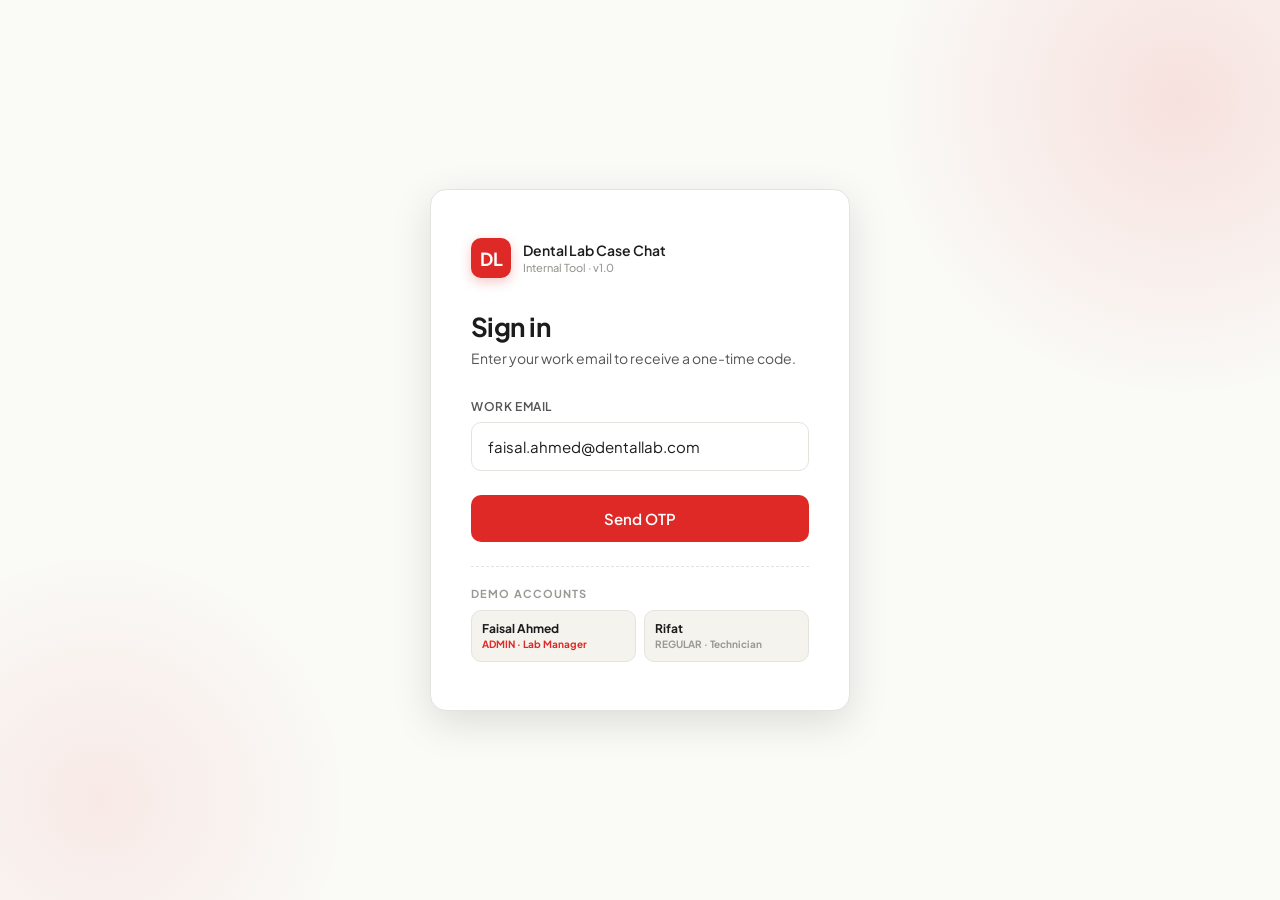
==== index.html @ d95a129d "prototype add initial version 1" ====
<!DOCTYPE html>
<html lang="en">
<head>
<meta charset="UTF-8">
<meta name="viewport" content="width=device-width, initial-scale=1.0">
<title>Dental Lab Case Chat — Demo</title>
<link rel="preconnect" href="https://fonts.googleapis.com">
<link rel="preconnect" href="https://fonts.gstatic.com" crossorigin>
<link href="https://fonts.googleapis.com/css2?family=Plus+Jakarta+Sans:wght@400;500;600;700&family=JetBrains+Mono:wght@400;600&display=swap" rel="stylesheet">
<style>
  :root {
    --bg: #FAFAF7;
    --surface: #FFFFFF;
    --surface-2: #F4F3EE;
    --border: #E5E3DD;
    --text: #1C1C1C;
    --text-soft: #555555;
    --text-mute: #9A9A95;
    --red: #DF2926;
    --red-soft: #FEEDEC;
    --red-dark: #A2171B;
    --green: #2D6A4F;
    --shadow-sm: 0 1px 2px rgba(0,0,0,0.04);
    --shadow-md: 0 4px 16px rgba(0,0,0,0.06);
    --shadow-lg: 0 12px 40px rgba(0,0,0,0.12);
    --radius: 12px;
  }

  [data-theme="dark"] {
    --bg: #0F0F0F;
    --surface: #1A1A1A;
    --surface-2: #242424;
    --border: #2E2E2E;
    --text: #F0F0F0;
    --text-soft: #B0B0B0;
    --text-mute: #707070;
    --red: #FC2C22;
    --red-soft: #2A1212;
    --red-dark: #DF2926;
    --shadow-sm: 0 1px 2px rgba(0,0,0,0.3);
    --shadow-md: 0 4px 16px rgba(0,0,0,0.4);
    --shadow-lg: 0 12px 40px rgba(0,0,0,0.6);
  }

  * { box-sizing: border-box; margin: 0; padding: 0; }

  body {
    font-family: 'Plus Jakarta Sans', sans-serif;
    background: var(--bg);
    color: var(--text);
    height: 100vh;
    overflow: hidden;
    -webkit-font-smoothing: antialiased;
    transition: background 0.3s, color 0.3s;
  }

  button {
    font-family: inherit;
    cursor: pointer;
    border: none;
    background: none;
    color: inherit;
  }

  input, textarea {
    font-family: inherit;
    border: none;
    outline: none;
    background: none;
    color: inherit;
  }

  /* ============ LOGIN SCREEN ============ */
  .login {
    position: fixed;
    inset: 0;
    background: var(--bg);
    display: flex;
    align-items: center;
    justify-content: center;
    z-index: 100;
    transition: opacity 0.5s, visibility 0.5s;
  }

  .login.hidden {
    opacity: 0;
    visibility: hidden;
    pointer-events: none;
  }

  .login-bg {
    position: absolute;
    inset: 0;
    overflow: hidden;
    z-index: 0;
  }

  .login-bg::before {
    content: "";
    position: absolute;
    width: 600px; height: 600px;
    border-radius: 50%;
    background: radial-gradient(circle, var(--red) 0%, transparent 70%);
    opacity: 0.12;
    top: -200px; right: -200px;
    animation: float 10s ease-in-out infinite;
  }

  .login-bg::after {
    content: "";
    position: absolute;
    width: 500px; height: 500px;
    border-radius: 50%;
    background: radial-gradient(circle, var(--red) 0%, transparent 70%);
    opacity: 0.08;
    bottom: -150px; left: -150px;
    animation: float 14s ease-in-out infinite reverse;
  }

  @keyframes float {
    0%, 100% { transform: translate(0, 0); }
    50% { transform: translate(40px, -30px); }
  }

  .login-card {
    background: var(--surface);
    border: 1px solid var(--border);
    border-radius: 16px;
    padding: 48px 40px;
    width: 100%;
    max-width: 420px;
    box-shadow: var(--shadow-lg);
    position: relative;
    z-index: 1;
    animation: slideUp 0.6s cubic-bezier(0.16, 1, 0.3, 1);
  }

  @keyframes slideUp {
    from { opacity: 0; transform: translateY(20px); }
    to { opacity: 1; transform: translateY(0); }
  }

  .brand {
    display: flex;
    align-items: center;
    gap: 12px;
    margin-bottom: 32px;
  }

  .brand-logo {
    width: 40px; height: 40px;
    background: var(--red);
    border-radius: 10px;
    display: flex;
    align-items: center;
    justify-content: center;
    font-weight: 700;
    color: white;
    font-size: 18px;
    box-shadow: 0 4px 12px rgba(223, 41, 38, 0.25);
  }

  .brand-text {
    font-size: 14px;
    font-weight: 600;
    line-height: 1.2;
  }

  .brand-text small {
    display: block;
    font-size: 11px;
    color: var(--text-mute);
    font-weight: 500;
    margin-top: 2px;
  }

  .login h1 {
    font-size: 26px;
    font-weight: 700;
    margin-bottom: 6px;
    letter-spacing: -0.02em;
  }

  .login p.sub {
    color: var(--text-soft);
    font-size: 14px;
    margin-bottom: 32px;
  }

  .input-group {
    margin-bottom: 16px;
  }

  .input-label {
    display: block;
    font-size: 12px;
    font-weight: 600;
    color: var(--text-soft);
    margin-bottom: 8px;
    text-transform: uppercase;
    letter-spacing: 0.05em;
  }

  .input-field {
    width: 100%;
    padding: 14px 16px;
    border: 1px solid var(--border);
    border-radius: 10px;
    font-size: 15px;
    background: var(--surface);
    transition: border-color 0.2s, box-shadow 0.2s;
  }

  .input-field:focus {
    border-color: var(--red);
    box-shadow: 0 0 0 3px rgba(223, 41, 38, 0.1);
  }

  .btn {
    width: 100%;
    padding: 14px;
    border-radius: 10px;
    background: var(--text);
    color: var(--bg);
    font-weight: 600;
    font-size: 15px;
    transition: transform 0.1s, opacity 0.2s;
    margin-top: 8px;
  }

  .btn:hover { opacity: 0.9; }
  .btn:active { transform: scale(0.98); }

  .btn-primary {
    background: var(--red);
    color: white;
  }

  .btn-secondary {
    background: var(--surface-2);
    color: var(--text);
    border: 1px solid var(--border);
  }

  .otp-container {
    display: flex;
    gap: 10px;
    justify-content: space-between;
    margin: 20px 0 28px;
  }

  .otp-input {
    width: 52px;
    height: 56px;
    text-align: center;
    font-size: 22px;
    font-weight: 600;
    border: 1px solid var(--border);
    border-radius: 10px;
    background: var(--surface);
    transition: border-color 0.2s, transform 0.1s, box-shadow 0.2s;
  }

  .otp-input:focus {
    border-color: var(--red);
    transform: scale(1.05);
    box-shadow: 0 0 0 3px rgba(223, 41, 38, 0.1);
  }

  .otp-info {
    font-size: 13px;
    color: var(--text-soft);
    margin-bottom: 8px;
    text-align: center;
  }

  .otp-info b { color: var(--text); }

  .otp-resend {
    text-align: center;
    font-size: 13px;
    margin-top: 16px;
    color: var(--text-soft);
  }

  .otp-resend button {
    color: var(--red);
    font-weight: 600;
  }

  /* ============ APP SHELL ============ */
  .app {
    display: grid;
    grid-template-columns: 320px 1fr;
    height: 100vh;
    transition: grid-template-columns 0.3s;
  }

  .app.with-info {
    grid-template-columns: 320px 1fr 320px;
  }

  /* ============ SIDEBAR ============ */
  .sidebar {
    background: var(--surface);
    border-right: 1px solid var(--border);
    display: flex;
    flex-direction: column;
    overflow: hidden;
  }

  .sidebar-header {
    padding: 16px 20px;
    border-bottom: 1px solid var(--border);
    display: flex;
    align-items: center;
    justify-content: space-between;
    gap: 12px;
  }

  .user-chip {
    display: flex;
    align-items: center;
    gap: 10px;
    flex: 1;
    min-width: 0;
  }

  .avatar {
    width: 36px; height: 36px;
    border-radius: 50%;
    background: var(--red);
    color: white;
    display: flex;
    align-items: center;
    justify-content: center;
    font-weight: 600;
    font-size: 14px;
    flex-shrink: 0;
    overflow: hidden;
  }

  .avatar.lg { width: 64px; height: 64px; font-size: 22px; }
  .avatar.sm { width: 28px; height: 28px; font-size: 11px; }

  .user-name {
    font-size: 14px;
    font-weight: 600;
    line-height: 1.2;
    overflow: hidden;
    text-overflow: ellipsis;
    white-space: nowrap;
  }

  .user-role {
    font-size: 11px;
    color: var(--text-mute);
    margin-top: 2px;
  }

  .admin-badge {
    display: inline-block;
    background: var(--red);
    color: white;
    font-size: 9px;
    font-weight: 700;
    padding: 1px 6px;
    border-radius: 4px;
    margin-left: 6px;
    letter-spacing: 0.05em;
    text-transform: uppercase;
    vertical-align: middle;
  }

  .icon-btn {
    width: 34px; height: 34px;
    border-radius: 8px;
    display: flex;
    align-items: center;
    justify-content: center;
    color: var(--text-soft);
    transition: background 0.2s, color 0.2s;
  }

  .icon-btn:hover {
    background: var(--surface-2);
    color: var(--text);
  }

  .search-box {
    padding: 12px 16px;
    border-bottom: 1px solid var(--border);
    display: flex;
    align-items: center;
    gap: 10px;
  }

  .search-input-wrap {
    flex: 1;
    display: flex;
    align-items: center;
    gap: 8px;
    padding: 10px 12px;
    background: var(--surface-2);
    border-radius: 8px;
    border: 1px solid transparent;
    transition: border-color 0.2s;
  }

  .search-input-wrap:focus-within {
    border-color: var(--red);
  }

  .search-input {
    flex: 1;
    font-size: 13px;
    background: none;
  }

  .new-case-btn {
    padding: 10px;
    border-radius: 8px;
    background: var(--red);
    color: white;
    display: flex;
    align-items: center;
    justify-content: center;
    transition: transform 0.1s, opacity 0.2s;
    box-shadow: 0 2px 8px rgba(223, 41, 38, 0.2);
  }

  .new-case-btn:hover { opacity: 0.9; }
  .new-case-btn:active { transform: scale(0.96); }

  .chat-list {
    flex: 1;
    overflow-y: auto;
    padding: 8px;
  }

  .chat-list::-webkit-scrollbar { width: 6px; }
  .chat-list::-webkit-scrollbar-thumb {
    background: var(--border);
    border-radius: 3px;
  }

  .chat-item {
    display: flex;
    gap: 12px;
    padding: 12px;
    border-radius: 10px;
    cursor: pointer;
    transition: background 0.15s;
    margin-bottom: 2px;
  }

  .chat-item:hover { background: var(--surface-2); }

  .chat-item.active {
    background: var(--red-soft);
  }

  [data-theme="dark"] .chat-item.active {
    background: var(--surface-2);
    border-left: 3px solid var(--red);
    padding-left: 9px;
  }

  .chat-item-content {
    flex: 1;
    min-width: 0;
  }

  .chat-item-top {
    display: flex;
    justify-content: space-between;
    align-items: center;
    margin-bottom: 4px;
  }

  .chat-item-id {
    font-family: 'JetBrains Mono', monospace;
    font-size: 12px;
    font-weight: 600;
    color: var(--text);
  }

  .chat-item-time {
    font-size: 11px;
    color: var(--text-mute);
  }

  .chat-item-title {
    font-size: 13px;
    color: var(--text-soft);
    margin-bottom: 4px;
    overflow: hidden;
    text-overflow: ellipsis;
    white-space: nowrap;
  }

  .chat-item-preview {
    font-size: 12px;
    color: var(--text-mute);
    overflow: hidden;
    text-overflow: ellipsis;
    white-space: nowrap;
  }

  .view-tabs {
    display: flex;
    padding: 8px 12px 0;
    gap: 4px;
    border-bottom: 1px solid var(--border);
  }

  .view-tab {
    flex: 1;
    padding: 10px 12px;
    font-size: 13px;
    font-weight: 600;
    color: var(--text-mute);
    border-radius: 8px 8px 0 0;
    border-bottom: 2px solid transparent;
    margin-bottom: -1px;
    display: flex;
    align-items: center;
    justify-content: center;
    gap: 8px;
    transition: color 0.2s, border-color 0.2s;
  }

  .view-tab:hover { color: var(--text); }
  .view-tab.active {
    color: var(--text);
    border-bottom-color: var(--red);
  }

  .view-tab-count {
    font-size: 11px;
    background: var(--surface-2);
    color: var(--text-soft);
    padding: 1px 6px;
    border-radius: 10px;
    font-weight: 600;
    min-width: 20px;
  }

  .view-tab.active .view-tab-count {
    background: var(--red);
    color: white;
  }

  .sidebar-footer {
    border-top: 1px solid var(--border);
    display: flex;
    flex-direction: column;
  }

  .chat-pagination {
    padding: 8px 12px;
    display: flex;
    align-items: center;
    justify-content: space-between;
    gap: 8px;
    font-size: 12px;
    color: var(--text-soft);
    border-bottom: 1px solid var(--border);
  }

  .page-btn {
    width: 28px; height: 28px;
    border-radius: 6px;
    color: var(--text-soft);
    background: var(--surface-2);
    font-size: 14px;
    font-weight: 600;
    transition: background 0.15s, color 0.15s, opacity 0.15s;
  }

  .page-btn:hover:not(:disabled) {
    background: var(--red);
    color: white;
  }

  .page-btn:disabled {
    opacity: 0.4;
    cursor: not-allowed;
  }

  .sidebar-tools {
    padding: 8px 12px;
    display: flex;
    gap: 4px;
    justify-content: flex-end;
  }

  .request-row {
    display: flex;
    align-items: center;
    gap: 10px;
    padding: 10px 0;
    border-bottom: 1px dashed var(--border);
  }
  .request-row:last-child { border-bottom: none; }
  .request-row .req-info { flex: 1; min-width: 0; }
  .request-row .req-name { font-size: 13px; font-weight: 600; }
  .request-row .req-email { font-size: 11px; color: var(--text-mute); margin-top: 2px; }
  .request-row .req-actions { display: flex; gap: 4px; }
  .req-btn {
    padding: 6px 10px;
    border-radius: 6px;
    font-size: 11px;
    font-weight: 600;
    transition: opacity 0.15s, transform 0.1s;
  }
  .req-btn.approve { background: var(--green); color: white; }
  .req-btn.reject { background: var(--surface-2); color: var(--text-soft); border: 1px solid var(--border); }
  .req-btn:hover { opacity: 0.85; }
  .req-btn:active { transform: scale(0.95); }

  .discover-action {
    padding: 6px 12px;
    border-radius: 16px;
    font-size: 11px;
    font-weight: 600;
    background: var(--red);
    color: white;
    transition: opacity 0.15s;
    flex-shrink: 0;
    align-self: center;
  }
  .discover-action:hover { opacity: 0.9; }
  .discover-action:disabled { background: var(--text-mute); cursor: not-allowed; }
  .discover-action.requested { background: var(--surface-2); color: var(--text-soft); border: 1px solid var(--border); }

  .file-preview {
    background: var(--surface-2);
    border: 1px dashed var(--border);
    border-radius: 10px;
    padding: 12px;
    margin: 0 20px 8px;
    display: flex;
    align-items: center;
    gap: 12px;
    animation: msgIn 0.3s cubic-bezier(0.16, 1, 0.3, 1);
  }
  .file-preview-icon {
    width: 40px; height: 40px;
    background: var(--red-soft);
    color: var(--red);
    border-radius: 8px;
    display: flex;
    align-items: center;
    justify-content: center;
    flex-shrink: 0;
  }
  .file-preview-info { flex: 1; min-width: 0; }
  .file-preview-name {
    font-size: 13px;
    font-weight: 600;
    overflow: hidden;
    text-overflow: ellipsis;
    white-space: nowrap;
  }
  .file-preview-size {
    font-size: 11px;
    color: var(--text-mute);
    margin-top: 2px;
  }
  .file-preview-remove {
    width: 28px; height: 28px;
    border-radius: 6px;
    color: var(--text-soft);
    transition: background 0.15s;
  }
  .file-preview-remove:hover { background: var(--border); color: var(--text); }

  .autocomplete-list {
    position: absolute;
    background: var(--surface);
    border: 1px solid var(--border);
    border-radius: 10px;
    box-shadow: var(--shadow-md);
    max-height: 220px;
    overflow-y: auto;
    z-index: 250;
    margin-top: 4px;
    width: calc(100% - 2px);
  }
  .autocomplete-item {
    padding: 10px 14px;
    cursor: pointer;
    display: flex;
    align-items: center;
    gap: 10px;
    transition: background 0.15s;
  }
  .autocomplete-item:hover, .autocomplete-item.active { background: var(--surface-2); }
  .autocomplete-info { flex: 1; min-width: 0; }
  .autocomplete-name { font-size: 13px; font-weight: 600; }
  .autocomplete-email { font-size: 11px; color: var(--text-mute); margin-top: 2px; }
  .autocomplete-tag {
    font-size: 9px;
    font-weight: 700;
    padding: 1px 6px;
    border-radius: 4px;
    text-transform: uppercase;
    letter-spacing: 0.05em;
  }
  .autocomplete-tag.existing { background: var(--surface-2); color: var(--green); }
  .autocomplete-tag.external { background: var(--red-soft); color: var(--red-dark); }
  [data-theme="dark"] .autocomplete-tag.external { background: var(--surface-2); color: var(--red); }

  .whitelist-row {
    display: flex;
    align-items: center;
    gap: 10px;
    padding: 10px 0;
    border-bottom: 1px dashed var(--border);
  }
  .whitelist-row:last-child { border-bottom: none; }
  .whitelist-info { flex: 1; min-width: 0; }
  .whitelist-email {
    font-size: 13px;
    font-weight: 600;
    overflow: hidden;
    text-overflow: ellipsis;
    white-space: nowrap;
  }
  .whitelist-meta {
    font-size: 11px;
    color: var(--text-mute);
    margin-top: 2px;
  }
  .whitelist-remove {
    width: 28px; height: 28px;
    border-radius: 6px;
    color: var(--text-mute);
    transition: background 0.15s, color 0.15s;
  }
  .whitelist-remove:hover { background: var(--red-soft); color: var(--red); }

  .notif-active .icon-btn { color: var(--red); }
  #notifBtn.active { color: var(--red); position: relative; }
  #notifBtn.active::after {
    content: "";
    position: absolute;
    top: 6px; right: 6px;
    width: 6px; height: 6px;
    background: var(--green);
    border-radius: 50%;
  }

  .session-warning {
    background: var(--red-soft);
    color: var(--red-dark);
    padding: 10px 14px;
    border-radius: 8px;
    font-size: 12px;
    line-height: 1.5;
    margin-top: 16px;
    display: flex;
    align-items: flex-start;
    gap: 8px;
  }
  [data-theme="dark"] .session-warning { background: var(--surface-2); color: var(--red); }

  /* ============ MAIN CHAT VIEW ============ */
  .main {
    display: flex;
    flex-direction: column;
    background: var(--bg);
    overflow: hidden;
  }

  .chat-header {
    padding: 14px 20px;
    border-bottom: 1px solid var(--border);
    background: var(--surface);
    display: flex;
    align-items: center;
    justify-content: space-between;
    gap: 16px;
  }

  .chat-header-info {
    display: flex;
    align-items: center;
    gap: 12px;
    min-width: 0;
  }

  .chat-header-text {
    min-width: 0;
  }

  .chat-header-id {
    font-family: 'JetBrains Mono', monospace;
    font-size: 14px;
    font-weight: 700;
  }

  .chat-header-meta {
    font-size: 12px;
    color: var(--text-mute);
    margin-top: 2px;
  }

  .chat-header-actions {
    display: flex;
    gap: 4px;
  }

  /* ============ MESSAGES ============ */
  .messages {
    flex: 1;
    overflow-y: auto;
    padding: 24px;
    display: flex;
    flex-direction: column;
    gap: 16px;
  }

  .messages::-webkit-scrollbar { width: 8px; }
  .messages::-webkit-scrollbar-thumb {
    background: var(--border);
    border-radius: 4px;
  }

  .day-divider {
    text-align: center;
    font-size: 11px;
    color: var(--text-mute);
    text-transform: uppercase;
    letter-spacing: 0.1em;
    margin: 8px 0;
    position: relative;
  }

  .day-divider::before {
    content: "";
    position: absolute;
    left: 0; right: 0; top: 50%;
    height: 1px;
    background: var(--border);
    z-index: 0;
  }

  .day-divider span {
    background: var(--bg);
    padding: 0 12px;
    position: relative;
    z-index: 1;
  }

  .msg {
    display: flex;
    gap: 10px;
    max-width: 75%;
    animation: msgIn 0.3s cubic-bezier(0.16, 1, 0.3, 1);
  }

  @keyframes msgIn {
    from { opacity: 0; transform: translateY(8px); }
    to { opacity: 1; transform: translateY(0); }
  }

  .msg.own {
    margin-left: auto;
    flex-direction: row-reverse;
  }

  .msg-bubble-wrap {
    min-width: 0;
  }

  .msg-meta {
    display: flex;
    align-items: center;
    gap: 6px;
    font-size: 11px;
    margin-bottom: 4px;
    color: var(--text-mute);
  }

  .msg.own .msg-meta { justify-content: flex-end; }

  .msg-meta b {
    color: var(--text);
    font-weight: 600;
    font-size: 12px;
  }

  .msg-bubble {
    padding: 10px 14px;
    background: var(--surface);
    border: 1px solid var(--border);
    border-radius: 14px 14px 14px 4px;
    font-size: 14px;
    line-height: 1.5;
    box-shadow: var(--shadow-sm);
    word-wrap: break-word;
  }

  .msg.own .msg-bubble {
    background: var(--red);
    color: white;
    border-color: var(--red);
    border-radius: 14px 14px 4px 14px;
  }

  .msg-file {
    display: flex;
    align-items: center;
    gap: 10px;
    padding: 10px;
    background: var(--surface-2);
    border-radius: 8px;
    margin-top: 6px;
    cursor: pointer;
    transition: background 0.2s;
  }

  .msg.own .msg-file { background: rgba(255,255,255,0.15); }

  .msg-file:hover { opacity: 0.85; }

  .msg-file-icon {
    width: 36px; height: 36px;
    background: var(--red-soft);
    color: var(--red);
    border-radius: 8px;
    display: flex;
    align-items: center;
    justify-content: center;
    flex-shrink: 0;
  }

  .msg.own .msg-file-icon {
    background: rgba(255,255,255,0.2);
    color: white;
  }

  .msg-file-info { min-width: 0; }
  .msg-file-name {
    font-size: 13px;
    font-weight: 600;
    overflow: hidden;
    text-overflow: ellipsis;
    white-space: nowrap;
  }
  .msg-file-size {
    font-size: 11px;
    opacity: 0.7;
    margin-top: 2px;
  }

  .system-msg {
    text-align: center;
    font-size: 11px;
    color: var(--text-mute);
    padding: 6px 14px;
    background: var(--surface-2);
    border-radius: 12px;
    margin: 4px auto;
    max-width: fit-content;
  }

  /* ============ COMPOSER ============ */
  .composer {
    padding: 14px 20px;
    border-top: 1px solid var(--border);
    background: var(--surface);
    display: flex;
    align-items: center;
    gap: 10px;
  }

  .composer-input {
    flex: 1;
    padding: 12px 16px;
    background: var(--surface-2);
    border-radius: 12px;
    font-size: 14px;
    border: 1px solid transparent;
    transition: border-color 0.2s;
    resize: none;
    max-height: 120px;
    line-height: 1.4;
  }

  .composer-input:focus { border-color: var(--red); }

  .send-btn {
    width: 44px; height: 44px;
    border-radius: 50%;
    background: var(--red);
    color: white;
    display: flex;
    align-items: center;
    justify-content: center;
    transition: transform 0.1s, opacity 0.2s;
    flex-shrink: 0;
    box-shadow: 0 2px 8px rgba(223, 41, 38, 0.25);
  }

  .send-btn:disabled {
    background: var(--text-mute);
    box-shadow: none;
    cursor: not-allowed;
  }

  .send-btn:not(:disabled):hover { opacity: 0.9; }
  .send-btn:not(:disabled):active { transform: scale(0.94); }

  /* ============ EMPTY STATE ============ */
  .empty {
    flex: 1;
    display: flex;
    flex-direction: column;
    align-items: center;
    justify-content: center;
    gap: 16px;
    padding: 40px;
    text-align: center;
  }

  .empty-icon {
    width: 80px; height: 80px;
    border-radius: 20px;
    background: var(--surface);
    border: 1px solid var(--border);
    display: flex;
    align-items: center;
    justify-content: center;
    color: var(--red);
    margin-bottom: 8px;
    box-shadow: var(--shadow-md);
  }

  .empty h2 {
    font-size: 20px;
    font-weight: 700;
    letter-spacing: -0.01em;
  }

  .empty p {
    color: var(--text-soft);
    font-size: 14px;
    max-width: 320px;
  }

  /* ============ INFO PANEL ============ */
  .info-panel {
    background: var(--surface);
    border-left: 1px solid var(--border);
    overflow-y: auto;
    display: none;
  }

  .app.with-info .info-panel { display: block; }

  .info-header {
    padding: 16px 20px;
    border-bottom: 1px solid var(--border);
    display: flex;
    align-items: center;
    justify-content: space-between;
  }

  .info-header h3 {
    font-size: 14px;
    font-weight: 700;
  }

  .info-body { padding: 24px 20px; }

  .info-hero {
    text-align: center;
    margin-bottom: 24px;
    padding-bottom: 24px;
    border-bottom: 1px solid var(--border);
  }

  .info-hero .avatar {
    margin: 0 auto 12px;
  }

  .info-hero h4 {
    font-family: 'JetBrains Mono', monospace;
    font-size: 16px;
    font-weight: 700;
    margin-bottom: 4px;
  }

  .info-hero p {
    font-size: 13px;
    color: var(--text-soft);
  }

  .info-section {
    margin-bottom: 24px;
  }

  .info-section h5 {
    font-size: 11px;
    font-weight: 700;
    text-transform: uppercase;
    letter-spacing: 0.1em;
    color: var(--text-mute);
    margin-bottom: 12px;
  }

  .info-row {
    display: flex;
    justify-content: space-between;
    padding: 8px 0;
    font-size: 13px;
    border-bottom: 1px dashed var(--border);
  }

  .info-row:last-child { border-bottom: none; }

  .info-row span:first-child { color: var(--text-soft); }
  .info-row span:last-child {
    font-weight: 600;
    text-align: right;
    max-width: 60%;
    overflow: hidden;
    text-overflow: ellipsis;
    white-space: nowrap;
  }

  .member {
    display: flex;
    align-items: center;
    gap: 10px;
    padding: 8px 0;
  }

  .member-info { flex: 1; min-width: 0; }
  .member-name { font-size: 13px; font-weight: 600; }
  .member-role { font-size: 11px; color: var(--text-mute); }

  .danger-zone {
    margin-top: 16px;
    padding-top: 12px;
    border-top: 1px dashed var(--border);
  }

  .danger-zone-label {
    font-size: 10px;
    font-weight: 700;
    text-transform: uppercase;
    letter-spacing: 0.1em;
    color: var(--text-mute);
    margin-bottom: 8px;
  }

  .danger-link {
    display: inline-flex;
    align-items: center;
    gap: 6px;
    padding: 6px 0;
    background: transparent;
    color: var(--text-mute);
    font-size: 12px;
    font-weight: 500;
    transition: color 0.15s;
  }

  .danger-link:hover {
    color: var(--red);
  }

  .danger-link svg {
    width: 13px; height: 13px;
  }

  /* ============ MODAL ============ */
  .modal-overlay {
    position: fixed;
    inset: 0;
    background: rgba(0,0,0,0.5);
    display: flex;
    align-items: center;
    justify-content: center;
    z-index: 200;
    opacity: 0;
    visibility: hidden;
    transition: opacity 0.25s, visibility 0.25s;
    backdrop-filter: blur(4px);
  }

  .modal-overlay.show {
    opacity: 1;
    visibility: visible;
  }

  .modal {
    background: var(--surface);
    border-radius: 16px;
    width: 100%;
    max-width: 480px;
    max-height: 85vh;
    overflow-y: auto;
    box-shadow: var(--shadow-lg);
    transform: scale(0.95);
    transition: transform 0.25s cubic-bezier(0.16, 1, 0.3, 1);
  }

  .modal-overlay.show .modal { transform: scale(1); }

  .modal-header {
    padding: 20px 24px;
    border-bottom: 1px solid var(--border);
    display: flex;
    justify-content: space-between;
    align-items: center;
  }

  .modal-header h2 {
    font-size: 18px;
    font-weight: 700;
  }

  .modal-body { padding: 24px; }

  .modal-footer {
    padding: 16px 24px;
    border-top: 1px solid var(--border);
    display: flex;
    gap: 10px;
    justify-content: flex-end;
  }

  .modal-footer .btn { width: auto; padding: 10px 20px; margin: 0; }

  .form-group { margin-bottom: 16px; }

  .form-group label {
    display: block;
    font-size: 12px;
    font-weight: 600;
    color: var(--text-soft);
    margin-bottom: 6px;
    text-transform: uppercase;
    letter-spacing: 0.05em;
  }

  .form-group label .optional {
    color: var(--text-mute);
    font-weight: 500;
    text-transform: none;
    letter-spacing: 0;
  }

  .email-tag-input {
    display: flex;
    flex-wrap: wrap;
    gap: 6px;
    padding: 10px;
    border: 1px solid var(--border);
    border-radius: 10px;
    background: var(--surface);
    min-height: 48px;
  }

  .email-tag {
    display: inline-flex;
    align-items: center;
    gap: 6px;
    padding: 4px 10px;
    background: var(--red-soft);
    color: var(--red-dark);
    border-radius: 14px;
    font-size: 12px;
    font-weight: 600;
  }

  [data-theme="dark"] .email-tag { background: var(--surface-2); color: var(--red); }

  .email-tag button {
    color: inherit;
    opacity: 0.6;
    font-size: 14px;
    line-height: 1;
  }

  .email-tag button:hover { opacity: 1; }

  .email-tag-input input {
    flex: 1;
    min-width: 120px;
    padding: 4px;
    font-size: 13px;
  }

  /* ============ TOAST ============ */
  .toast-container {
    position: fixed;
    top: 20px;
    right: 20px;
    z-index: 300;
    display: flex;
    flex-direction: column;
    gap: 10px;
  }

  .toast {
    background: var(--surface);
    border: 1px solid var(--border);
    border-left: 3px solid var(--red);
    padding: 12px 16px;
    border-radius: 10px;
    box-shadow: var(--shadow-md);
    font-size: 13px;
    min-width: 280px;
    max-width: 360px;
    display: flex;
    align-items: flex-start;
    gap: 10px;
    animation: toastIn 0.3s cubic-bezier(0.16, 1, 0.3, 1);
  }

  .toast.success { border-left-color: var(--green); }

  @keyframes toastIn {
    from { opacity: 0; transform: translateX(20px); }
    to { opacity: 1; transform: translateX(0); }
  }

  .toast.out { animation: toastOut 0.25s forwards; }
  @keyframes toastOut {
    to { opacity: 0; transform: translateX(20px); }
  }

  .toast-icon {
    color: var(--red);
    flex-shrink: 0;
  }

  .toast.success .toast-icon { color: var(--green); }

  .toast-text { flex: 1; line-height: 1.4; }
  .toast-text b { display: block; margin-bottom: 2px; }

  /* ============ DEMO BANNER ============ */
  .demo-banner {
    position: fixed;
    bottom: 16px;
    left: 50%;
    transform: translateX(-50%);
    background: var(--text);
    color: var(--bg);
    padding: 8px 16px;
    border-radius: 20px;
    font-size: 11px;
    font-weight: 600;
    letter-spacing: 0.05em;
    text-transform: uppercase;
    box-shadow: var(--shadow-md);
    z-index: 50;
    display: flex;
    align-items: center;
    gap: 8px;
  }

  .demo-banner .pulse {
    width: 6px; height: 6px;
    background: var(--red);
    border-radius: 50%;
    animation: pulse 2s infinite;
  }

  @keyframes pulse {
    0%, 100% { opacity: 1; transform: scale(1); }
    50% { opacity: 0.5; transform: scale(1.3); }
  }

  /* ============ ICONS (inline SVG helper class) ============ */
  .icon { width: 18px; height: 18px; flex-shrink: 0; }
  .icon-sm { width: 14px; height: 14px; }
  .icon-lg { width: 28px; height: 28px; }

  /* ============ RESPONSIVE ============ */
  @media (max-width: 900px) {
    .app { grid-template-columns: 1fr; }
    .app.chat-open .sidebar { display: none; }
    .app:not(.chat-open) .main { display: none; }
    .app.with-info { grid-template-columns: 1fr; }
    .info-panel {
      position: fixed;
      inset: 0;
      z-index: 50;
      display: none;
    }
    .app.with-info .info-panel { display: block; }
  }
</style>
</head>
<body>

<!-- ============ LOGIN ============ -->
<div class="login" id="loginScreen" style="display:none;">
  <div class="login-bg"></div>
  <div class="login-card">
    <div class="brand">
      <div class="brand-logo">DL</div>
      <div class="brand-text">
        Dental Lab Case Chat
        <small>Internal Tool · v1.0</small>
      </div>
    </div>

    <!-- Step 1: Email -->
    <div id="loginStep1">
      <h1>Sign in</h1>
      <p class="sub">Enter your work email to receive a one-time code.</p>

      <div class="input-group">
        <label class="input-label">Work Email</label>
        <input type="email" class="input-field" id="emailInput" placeholder="you@dentallab.com" value="faisal.ahmed@dentallab.com">
      </div>

      <button class="btn btn-primary" onclick="sendOtp()">Send OTP</button>

      <div style="margin-top:24px; padding-top:20px; border-top:1px dashed var(--border);">
        <p style="font-size:11px; font-weight:700; text-transform:uppercase; letter-spacing:0.1em; color:var(--text-mute); margin-bottom:10px;">Demo Accounts</p>
        <div style="display:grid; grid-template-columns:1fr 1fr; gap:8px;">
          <button class="btn btn-secondary" style="margin:0; padding:10px; font-size:12px; text-align:left;" onclick="loginAs('faisal.ahmed@dentallab.com')">
            <b style="display:block;">Faisal Ahmed</b>
            <span style="font-size:10px; color:var(--red); font-weight:700;">ADMIN · Lab Manager</span>
          </button>
          <button class="btn btn-secondary" style="margin:0; padding:10px; font-size:12px; text-align:left;" onclick="loginAs('rifat@dentallab.com')">
            <b style="display:block;">Rifat</b>
            <span style="font-size:10px; color:var(--text-mute); font-weight:700;">REGULAR · Technician</span>
          </button>
        </div>
      </div>
    </div>

    <!-- Step 2: OTP -->
    <div id="loginStep2" style="display:none;">
      <h1>Check your email</h1>
      <p class="sub">We sent a 6-digit code to <b id="emailEcho">faisal.ahmed@dentallab.com</b></p>

      <div class="otp-container">
        <input type="text" class="otp-input" maxlength="1" data-otp="0">
        <input type="text" class="otp-input" maxlength="1" data-otp="1">
        <input type="text" class="otp-input" maxlength="1" data-otp="2">
        <input type="text" class="otp-input" maxlength="1" data-otp="3">
        <input type="text" class="otp-input" maxlength="1" data-otp="4">
        <input type="text" class="otp-input" maxlength="1" data-otp="5">
      </div>

      <p class="otp-info">Demo code: <b>123456</b></p>

      <button class="btn btn-primary" onclick="verifyOtp()">Verify &amp; Continue</button>

      <p class="otp-resend">Didn't get it? <button onclick="resendOtp()">Resend code</button></p>
    </div>

  </div>
</div>
<script>
  // Reveal login immediately if no saved session, to avoid flashing it for logged-in users on reload.
  try {
    if (!localStorage.getItem('dchat:user')) {
      document.getElementById('loginScreen').style.display = '';
    }
  } catch (e) {
    document.getElementById('loginScreen').style.display = '';
  }
</script>

<!-- ============ APP ============ -->
<div class="app" id="app" style="display:none;">

  <!-- ====== SIDEBAR ====== -->
  <aside class="sidebar">
    <div class="sidebar-header">
      <div class="user-chip">
        <div class="avatar" id="userAvatar">FA</div>
        <div style="min-width:0;">
          <div class="user-name">
            <span id="userName">Faisal Ahmed</span>
            <span class="admin-badge" id="userBadge">Admin</span>
          </div>
          <div class="user-role" id="userRole">Lab Manager</div>
        </div>
      </div>
      <button class="icon-btn" onclick="toggleTheme()" title="Toggle theme">
        <svg class="icon" viewBox="0 0 24 24" fill="none" stroke="currentColor" stroke-width="2" stroke-linecap="round" stroke-linejoin="round" id="themeIcon">
          <circle cx="12" cy="12" r="4"/><path d="M12 2v2M12 20v2M4.93 4.93l1.41 1.41M17.66 17.66l1.41 1.41M2 12h2M20 12h2M6.34 17.66l-1.41 1.41M19.07 4.93l-1.41 1.41"/>
        </svg>
      </button>
      <button class="icon-btn" onclick="logout()" title="Sign out">
        <svg class="icon" viewBox="0 0 24 24" fill="none" stroke="currentColor" stroke-width="2" stroke-linecap="round" stroke-linejoin="round">
          <path d="M9 21H5a2 2 0 0 1-2-2V5a2 2 0 0 1 2-2h4M16 17l5-5-5-5M21 12H9"/>
        </svg>
      </button>
    </div>

    <div class="search-box">
      <div class="search-input-wrap">
        <svg class="icon-sm" viewBox="0 0 24 24" fill="none" stroke="currentColor" stroke-width="2" stroke-linecap="round" stroke-linejoin="round">
          <circle cx="11" cy="11" r="8"/><path d="M21 21l-4.3-4.3"/>
        </svg>
        <input type="text" class="search-input" placeholder="Search by Case ID..." id="searchInput" oninput="STATE.currentPage = 1; renderChats();">
      </div>
      <button class="new-case-btn" id="newCaseBtn" onclick="openNewCaseModal()" title="New Case (Admin only)">
        <svg class="icon" viewBox="0 0 24 24" fill="none" stroke="currentColor" stroke-width="2.5" stroke-linecap="round" stroke-linejoin="round">
          <path d="M12 5v14M5 12h14"/>
        </svg>
      </button>
    </div>

    <div class="view-tabs">
      <button class="view-tab active" data-view="joined" onclick="switchView('joined')">
        <span>Joined</span>
        <span class="view-tab-count" id="joinedCount">0</span>
      </button>
      <button class="view-tab" data-view="discover" id="discoverTab" onclick="switchView('discover')">
        <span>Discover</span>
        <span class="view-tab-count" id="discoverCount">0</span>
      </button>
    </div>

    <div class="chat-list" id="chatList"></div>

    <div class="sidebar-footer">
      <div class="chat-pagination" id="chatPagination">
        <button class="page-btn" id="prevPage" onclick="changePage(-1)">‹</button>
        <span id="pageInfo">Page 1</span>
        <button class="page-btn" id="nextPage" onclick="changePage(1)">›</button>
      </div>
      <div class="sidebar-tools">
        <button class="icon-btn" onclick="openWhitelistModal()" title="Manage Whitelist (Admin)" id="whitelistBtn">
          <svg class="icon" viewBox="0 0 24 24" fill="none" stroke="currentColor" stroke-width="2" stroke-linecap="round" stroke-linejoin="round">
            <path d="M9 12l2 2 4-4M21 12c0 5-3.5 8-9 9-5.5-1-9-4-9-9V5l9-3 9 3z"/>
          </svg>
        </button>
        <button class="icon-btn" onclick="enableNotifications()" title="Enable Push Notifications" id="notifBtn">
          <svg class="icon" viewBox="0 0 24 24" fill="none" stroke="currentColor" stroke-width="2" stroke-linecap="round" stroke-linejoin="round">
            <path d="M18 8A6 6 0 0 0 6 8c0 7-3 9-3 9h18s-3-2-3-9M13.73 21a2 2 0 0 1-3.46 0"/>
          </svg>
        </button>
      </div>
    </div>
  </aside>

  <!-- ====== MAIN ====== -->
  <main class="main" id="main">
    <!-- Empty state -->
    <div class="empty" id="emptyState">
      <div class="empty-icon">
        <svg class="icon-lg" viewBox="0 0 24 24" fill="none" stroke="currentColor" stroke-width="1.8" stroke-linecap="round" stroke-linejoin="round">
          <path d="M21 15a2 2 0 0 1-2 2H7l-4 4V5a2 2 0 0 1 2-2h14a2 2 0 0 1 2 2z"/>
        </svg>
      </div>
      <h2>Select a case to view chat</h2>
      <p>Pick any case from the sidebar to view the conversation, or create a new one.</p>
    </div>

    <!-- Chat view -->
    <div id="chatView" style="display:none; flex:1; flex-direction:column; min-height:0;">
      <div class="chat-header">
        <div class="chat-header-info">
          <div class="avatar" id="chatHeaderAvatar"></div>
          <div class="chat-header-text">
            <div class="chat-header-id" id="chatHeaderId"></div>
            <div class="chat-header-meta" id="chatHeaderMeta"></div>
          </div>
        </div>
        <div class="chat-header-actions">
          <button class="icon-btn" onclick="toggleInfoPanel()" title="Group info">
            <svg class="icon" viewBox="0 0 24 24" fill="none" stroke="currentColor" stroke-width="2" stroke-linecap="round" stroke-linejoin="round">
              <circle cx="12" cy="12" r="10"/><path d="M12 16v-4M12 8h.01"/>
            </svg>
          </button>
        </div>
      </div>

      <div class="messages" id="messages"></div>

      <div id="filePreviewWrap"></div>

      <input type="file" id="fileInput" accept=".pdf,image/*,video/*" multiple style="display:none;" onchange="handleFileSelect(event)">

      <div class="composer">
        <button class="icon-btn" onclick="document.getElementById('fileInput').click()" title="Attach file (PDF, image, video — max 25MB)">
          <svg class="icon" viewBox="0 0 24 24" fill="none" stroke="currentColor" stroke-width="2" stroke-linecap="round" stroke-linejoin="round">
            <path d="M21.44 11.05l-9.19 9.19a6 6 0 0 1-8.49-8.49l9.19-9.19a4 4 0 0 1 5.66 5.66l-9.2 9.19a2 2 0 0 1-2.83-2.83l8.49-8.49"/>
          </svg>
        </button>
        <textarea class="composer-input" id="composerInput" placeholder="Type a message..." rows="1" oninput="autoResize(this); toggleSendBtn();"></textarea>
        <button class="send-btn" id="sendBtn" onclick="sendMessage()" disabled>
          <svg class="icon" viewBox="0 0 24 24" fill="none" stroke="currentColor" stroke-width="2" stroke-linecap="round" stroke-linejoin="round">
            <path d="M22 2L11 13M22 2l-7 20-4-9-9-4 20-7z"/>
          </svg>
        </button>
      </div>
    </div>
  </main>

  <!-- ====== INFO PANEL ====== -->
  <aside class="info-panel" id="infoPanel">
    <div class="info-header">
      <h3>Case Info</h3>
      <button class="icon-btn" onclick="toggleInfoPanel()">
        <svg class="icon" viewBox="0 0 24 24" fill="none" stroke="currentColor" stroke-width="2" stroke-linecap="round" stroke-linejoin="round">
          <path d="M18 6L6 18M6 6l12 12"/>
        </svg>
      </button>
    </div>
    <div class="info-body" id="infoBody"></div>
  </aside>

</div>

<!-- ============ MODALS ============ -->
<div class="modal-overlay" id="newCaseModal">
  <div class="modal">
    <div class="modal-header">
      <h2>Create New Case</h2>
      <button class="icon-btn" onclick="closeModal('newCaseModal')">
        <svg class="icon" viewBox="0 0 24 24" fill="none" stroke="currentColor" stroke-width="2" stroke-linecap="round" stroke-linejoin="round">
          <path d="M18 6L6 18M6 6l12 12"/>
        </svg>
      </button>
    </div>
    <div class="modal-body">
      <div class="form-group">
        <label>Case ID *</label>
        <input type="text" class="input-field" id="newCaseId" placeholder="e.g. 5678656">
      </div>
      <div class="form-group">
        <label>Title <span class="optional">(optional)</span></label>
        <input type="text" class="input-field" id="newCaseTitle" placeholder="e.g. Crown — Upper Molar">
      </div>
      <div class="form-group">
        <label>Patient Name <span class="optional">(optional)</span></label>
        <input type="text" class="input-field" id="newCasePatient" placeholder="e.g. John Doe">
      </div>
      <div class="form-group">
        <label>Doctor Name <span class="optional">(optional)</span></label>
        <input type="text" class="input-field" id="newCaseDoctor" placeholder="e.g. Dr. Patel">
      </div>
      <div class="form-group">
        <label>Add Members <span class="optional">(by email)</span></label>
        <div class="email-tag-input" id="emailTagInput" onclick="document.getElementById('emailInputField').focus()">
          <input type="email" id="emailInputField" placeholder="Type email and press Enter..." onkeydown="handleEmailInput(event)">
        </div>
        <p style="font-size:11px; color:var(--text-mute); margin-top:6px;">External emails will be auto-whitelisted and invited.</p>
      </div>
    </div>
    <div class="modal-footer">
      <button class="btn btn-secondary" onclick="closeModal('newCaseModal')">Cancel</button>
      <button class="btn btn-primary" onclick="createCase()">Create Case</button>
    </div>
  </div>
</div>

<!-- ============ WHITELIST MODAL ============ -->
<div class="modal-overlay" id="whitelistModal">
  <div class="modal">
    <div class="modal-header">
      <h2>Manage Whitelist</h2>
      <button class="icon-btn" onclick="closeModal('whitelistModal')">
        <svg class="icon" viewBox="0 0 24 24" fill="none" stroke="currentColor" stroke-width="2" stroke-linecap="round" stroke-linejoin="round">
          <path d="M18 6L6 18M6 6l12 12"/>
        </svg>
      </button>
    </div>
    <div class="modal-body">
      <p style="font-size:13px; color:var(--text-soft); margin-bottom:16px;">
        Whitelisted external (non-@dentallab.com) emails can sign in via OTP. Adding an email here triggers a register/login email to that address.
      </p>
      <div class="form-group">
        <label>Add Email to Whitelist</label>
        <div style="display:flex; gap:8px;">
          <input type="email" class="input-field" id="whitelistAddInput" placeholder="external@partner.com" style="flex:1;" onkeydown="if(event.key==='Enter'){event.preventDefault(); addToWhitelist();}">
          <button class="btn btn-primary" style="width:auto; padding:10px 16px; margin:0;" onclick="addToWhitelist()">Add</button>
        </div>
      </div>
      <div class="form-group">
        <label>Whitelisted Emails (<span id="whitelistCount">0</span>)</label>
        <div id="whitelistList" style="margin-top:8px;"></div>
      </div>
    </div>
    <div class="modal-footer">
      <button class="btn btn-secondary" onclick="closeModal('whitelistModal')">Close</button>
    </div>
  </div>
</div>

<!-- ============ EDIT CASE MODAL ============ -->
<div class="modal-overlay" id="editCaseModal">
  <div class="modal">
    <div class="modal-header">
      <h2>Edit Case Details</h2>
      <button class="icon-btn" onclick="closeModal('editCaseModal')">
        <svg class="icon" viewBox="0 0 24 24" fill="none" stroke="currentColor" stroke-width="2" stroke-linecap="round" stroke-linejoin="round">
          <path d="M18 6L6 18M6 6l12 12"/>
        </svg>
      </button>
    </div>
    <div class="modal-body">
      <div class="form-group">
        <label>Case ID</label>
        <input type="text" class="input-field" id="editCaseId" disabled style="opacity:.6; cursor:not-allowed;">
        <p style="font-size:11px; color:var(--text-mute); margin-top:6px;">Case ID cannot be changed after creation.</p>
      </div>
      <div class="form-group">
        <label>Title <span class="optional">(optional)</span></label>
        <input type="text" class="input-field" id="editCaseTitle" placeholder="e.g. Crown — Upper Molar">
      </div>
      <div class="form-group">
        <label>Patient Name <span class="optional">(optional)</span></label>
        <input type="text" class="input-field" id="editCasePatient" placeholder="e.g. John Doe">
      </div>
      <div class="form-group">
        <label>Doctor Name <span class="optional">(optional)</span></label>
        <input type="text" class="input-field" id="editCaseDoctor" placeholder="e.g. Dr. Patel">
      </div>
    </div>
    <div class="modal-footer">
      <button class="btn btn-secondary" onclick="closeModal('editCaseModal')">Cancel</button>
      <button class="btn btn-primary" onclick="saveEdit()">Save Changes</button>
    </div>
  </div>
</div>

<!-- ============ INVITE MEMBERS MODAL ============ -->
<div class="modal-overlay" id="inviteMembersModal">
  <div class="modal">
    <div class="modal-header">
      <h2>Invite Members</h2>
      <button class="icon-btn" onclick="closeModal('inviteMembersModal')">
        <svg class="icon" viewBox="0 0 24 24" fill="none" stroke="currentColor" stroke-width="2" stroke-linecap="round" stroke-linejoin="round">
          <path d="M18 6L6 18M6 6l12 12"/>
        </svg>
      </button>
    </div>
    <div class="modal-body">
      <p style="font-size:13px; color:var(--text-soft); margin-bottom:16px;">
        Add people to <b id="inviteCaseLabel"></b>. Existing users are notified instantly. New @dentallab.com users get a register-and-join link. External emails are auto-whitelisted and invited.
      </p>
      <div class="form-group">
        <label>Add Members <span class="optional">(by email)</span></label>
        <div class="email-tag-input" id="inviteEmailTagInput" onclick="document.getElementById('inviteEmailInputField').focus()">
          <input type="email" id="inviteEmailInputField" placeholder="Type email and press Enter..." onkeydown="handleInviteEmailInput(event)">
        </div>
      </div>
      <div id="invitePreview" style="margin-top:8px;"></div>
    </div>
    <div class="modal-footer">
      <button class="btn btn-secondary" onclick="closeModal('inviteMembersModal')">Cancel</button>
      <button class="btn btn-primary" onclick="submitInvite()">Send Invites</button>
    </div>
  </div>
</div>

<!-- ============ TOAST ============ -->
<div class="toast-container" id="toastContainer"></div>

<!-- ============ DEMO BANNER ============ -->
<div class="demo-banner">
  <div class="pulse"></div>
  Demo Mode · Mock Data
</div>

<script>
// ===================================================================
// STATE
// ===================================================================
const STATE = {
  currentUser: {
    name: 'Faisal Ahmed',
    email: 'faisal.ahmed@dentallab.com',
    role: 'Lab Manager',
    department: 'Production',
    isAdmin: true,
    avatar: 'FA',
    color: '#DF2926'
  },
  cases: [],
  activeChat: null,
  pendingEmails: [],
  theme: 'light',
  view: 'joined',           // 'joined' | 'discover'
  currentPage: 1,
  casesPerPage: 10,
  whitelist: [
    { email: 'r.patel@brightsmile.com', addedBy: 'Faisal Ahmed', addedAt: 'Apr 28' },
    { email: 'h.brennan@familycare.com', addedBy: 'Faisal Ahmed', addedAt: 'Apr 22' }
  ],
  notificationsEnabled: false
};

// Mock cases
const MOCK_CASES = [
  {
    id: '5678656',
    title: 'Crown — Upper Molar',
    patient: 'John Doe',
    doctor: 'Dr. Patel',
    createdAt: 'Apr 28',
    members: [
      { name: 'Faisal Ahmed', email: 'faisal.ahmed@dentallab.com', role: 'Lab Manager', avatar: 'FA', isAdmin: true, isExternal: false },
      { name: 'Rifat', email: 'rifat@dentallab.com', role: 'Technician', avatar: 'RI', isAdmin: false, isExternal: false },
      { name: 'Dr. Patel', email: 'r.patel@brightsmile.com', role: 'Dentist (External)', avatar: 'RP', isAdmin: false, isExternal: true }
    ],
    messages: [
      { type: 'system', text: 'Faisal Ahmed created this case' },
      { type: 'msg', sender: 'Rifat', avatar: 'RI', text: 'Got the impression scan today. Looks clean, no remakes needed.', time: '09:14', own: false },
      { type: 'msg', sender: 'Rifat', avatar: 'RI', text: 'Starting on the model now.', time: '09:15', own: false },
      { type: 'msg', sender: 'Faisal Ahmed', avatar: 'FA', text: 'Good. Dr. Patel is hoping for delivery by Friday — can we make that?', time: '09:18', own: true },
      { type: 'msg', sender: 'Rifat', avatar: 'RI', text: 'Yes, should be no problem. Will have it ready Thursday EOD for QC.', time: '09:21', own: false },
      { type: 'msg', sender: 'Dr. Patel', avatar: 'RP', text: 'Thanks team. Patient is flying out Saturday so this timing is critical.', time: '11:42', own: false },
      { type: 'system', text: 'Dr. Patel shared a file' },
      { type: 'msg', sender: 'Dr. Patel', avatar: 'RP', text: 'Here are the bite registration photos from the appointment.', time: '11:43', own: false, file: { name: 'bite_registration.pdf', size: '2.4 MB', icon: 'pdf' } },
      { type: 'msg', sender: 'Faisal Ahmed', avatar: 'FA', text: 'Got it — forwarding to Rifat.', time: '11:50', own: true }
    ]
  },
  {
    id: '5678412',
    title: 'Bridge — Anterior',
    patient: 'Jane Smith',
    doctor: 'Dr. Hassan',
    createdAt: 'Apr 27',
    members: [
      { name: 'Faisal Ahmed', email: 'faisal.ahmed@dentallab.com', role: 'Lab Manager', avatar: 'FA', isAdmin: true, isExternal: false },
      { name: 'Aisha Khan', email: 'aisha.khan@dentallab.com', role: 'Technician', avatar: 'AK', isAdmin: false, isExternal: false }
    ],
    messages: [
      { type: 'system', text: 'Faisal Ahmed created this case' },
      { type: 'msg', sender: 'Aisha Khan', avatar: 'AK', text: 'Shade match looks tricky on this one. Patient has very translucent enamel.', time: 'Yesterday', own: false },
      { type: 'msg', sender: 'Faisal Ahmed', avatar: 'FA', text: 'Let\'s do A1 with B1 incisal layering. Check the photos again.', time: 'Yesterday', own: true }
    ]
  },
  {
    id: '5678123',
    title: 'Implant Abutment',
    patient: 'Robert Lee',
    doctor: 'Dr. Hassan',
    createdAt: 'Apr 25',
    members: [
      { name: 'Faisal Ahmed', email: 'faisal.ahmed@dentallab.com', role: 'Lab Manager', avatar: 'FA', isAdmin: true, isExternal: false },
      { name: 'Rifat', email: 'rifat@dentallab.com', role: 'Technician', avatar: 'RI', isAdmin: false, isExternal: false }
    ],
    messages: [
      { type: 'system', text: 'Faisal Ahmed created this case' },
      { type: 'msg', sender: 'Rifat', avatar: 'RI', text: 'Abutment milled. Sending photos.', time: 'Apr 25', own: false, file: { name: 'abutment_photo.jpg', size: '4.1 MB', icon: 'image' } },
      { type: 'msg', sender: 'Faisal Ahmed', avatar: 'FA', text: 'Looks good. Approved for shipping.', time: 'Apr 25', own: true }
    ]
  },
  {
    id: '5677998',
    title: 'Denture Repair',
    patient: 'Maria Garcia',
    doctor: 'Dr. Brennan',
    createdAt: 'Apr 22',
    members: [
      { name: 'Faisal Ahmed', email: 'faisal.ahmed@dentallab.com', role: 'Lab Manager', avatar: 'FA', isAdmin: true, isExternal: false }
    ],
    joinRequests: [
      { name: 'Tom Wright', email: 'tom.wright@dentallab.com', avatar: 'TW', requestedAt: '2h ago' }
    ],
    messages: [
      { type: 'system', text: 'Faisal Ahmed created this case' },
      { type: 'msg', sender: 'Faisal Ahmed', avatar: 'FA', text: 'Repair complete. Ready for pickup.', time: 'Apr 22', own: true }
    ]
  },
  {
    id: '5677845',
    title: 'Veneer Set — Anterior 6',
    patient: 'Emily Brooks',
    doctor: 'Dr. Patel',
    createdAt: 'Apr 20',
    members: [
      { name: 'Faisal Ahmed', email: 'faisal.ahmed@dentallab.com', role: 'Lab Manager', avatar: 'FA', isAdmin: true, isExternal: false },
      { name: 'Aisha Khan', email: 'aisha.khan@dentallab.com', role: 'Technician', avatar: 'AK', isAdmin: false, isExternal: false }
    ],
    messages: [
      { type: 'system', text: 'Faisal Ahmed created this case' },
      { type: 'msg', sender: 'Aisha Khan', avatar: 'AK', text: 'Wax-up done. Sending photos for approval.', time: 'Apr 20', own: false }
    ]
  },
  {
    id: '5677654',
    title: 'Night Guard',
    patient: 'David Wong',
    doctor: 'Dr. Hassan',
    createdAt: 'Apr 18',
    members: [
      { name: 'Rifat', email: 'rifat@dentallab.com', role: 'Technician', avatar: 'RI', isAdmin: false, isExternal: false },
      { name: 'Dr. Hassan', email: 's.hassan@brightsmile.com', role: 'Dentist (External)', avatar: 'SH', isAdmin: false, isExternal: true }
    ],
    messages: [
      { type: 'system', text: 'Rifat created this case' },
      { type: 'msg', sender: 'Rifat', avatar: 'RI', text: 'Impression looks good. Starting fabrication.', time: 'Apr 18', own: false }
    ]
  },
  {
    id: '5677432',
    title: 'Inlay — Lower Right',
    patient: 'Anna Park',
    doctor: 'Dr. Brennan',
    createdAt: 'Apr 17',
    members: [
      { name: 'Aisha Khan', email: 'aisha.khan@dentallab.com', role: 'Technician', avatar: 'AK', isAdmin: false, isExternal: false }
    ],
    messages: [
      { type: 'system', text: 'Aisha Khan created this case' }
    ]
  },
  {
    id: '5677321',
    title: 'Full Arch Implant',
    patient: 'Robert Lee',
    doctor: 'Dr. Patel',
    createdAt: 'Apr 15',
    members: [
      { name: 'Rifat', email: 'rifat@dentallab.com', role: 'Technician', avatar: 'RI', isAdmin: false, isExternal: false },
      { name: 'Tom Wright', email: 'tom.wright@dentallab.com', role: 'Technician', avatar: 'TW', isAdmin: false, isExternal: false }
    ],
    joinRequests: [
      { name: 'Aisha Khan', email: 'aisha.khan@dentallab.com', avatar: 'AK', requestedAt: '1d ago' }
    ],
    messages: [
      { type: 'system', text: 'Rifat created this case' },
      { type: 'msg', sender: 'Tom Wright', avatar: 'TW', text: 'Working on the framework today.', time: 'Apr 15', own: false }
    ]
  },
  {
    id: '5677210',
    title: 'Crown — Lower Bicuspid',
    patient: 'Linda Cho',
    doctor: 'Dr. Hassan',
    createdAt: 'Apr 14',
    members: [
      { name: 'Aisha Khan', email: 'aisha.khan@dentallab.com', role: 'Technician', avatar: 'AK', isAdmin: false, isExternal: false }
    ],
    messages: [
      { type: 'system', text: 'Aisha Khan created this case' }
    ]
  },
  {
    id: '5677088',
    title: 'Partial Denture',
    patient: 'Henry Adams',
    doctor: 'Dr. Brennan',
    createdAt: 'Apr 12',
    members: [
      { name: 'Tom Wright', email: 'tom.wright@dentallab.com', role: 'Technician', avatar: 'TW', isAdmin: false, isExternal: false },
      { name: 'Rifat', email: 'rifat@dentallab.com', role: 'Technician', avatar: 'RI', isAdmin: false, isExternal: false }
    ],
    messages: [
      { type: 'system', text: 'Tom Wright created this case' }
    ]
  },
  {
    id: '5676912',
    title: 'Bridge — Posterior 3-unit',
    patient: 'Grace Liu',
    doctor: 'Dr. Patel',
    createdAt: 'Apr 10',
    members: [
      { name: 'Aisha Khan', email: 'aisha.khan@dentallab.com', role: 'Technician', avatar: 'AK', isAdmin: false, isExternal: false }
    ],
    messages: [
      { type: 'system', text: 'Aisha Khan created this case' }
    ]
  },
  {
    id: '5676755',
    title: 'Diagnostic Wax-up',
    patient: 'Marcus Webb',
    doctor: 'Dr. Hassan',
    createdAt: 'Apr 8',
    members: [
      { name: 'Faisal Ahmed', email: 'faisal.ahmed@dentallab.com', role: 'Lab Manager', avatar: 'FA', isAdmin: true, isExternal: false },
      { name: 'Tom Wright', email: 'tom.wright@dentallab.com', role: 'Technician', avatar: 'TW', isAdmin: false, isExternal: false }
    ],
    messages: [
      { type: 'system', text: 'Faisal Ahmed created this case' },
      { type: 'msg', sender: 'Tom Wright', avatar: 'TW', text: 'Wax-up sent for approval.', time: 'Apr 8', own: false }
    ]
  },
  {
    id: '5676623',
    title: 'Implant Crown',
    patient: 'Olivia Reed',
    doctor: 'Dr. Patel',
    createdAt: 'Apr 5',
    members: [
      { name: 'Rifat', email: 'rifat@dentallab.com', role: 'Technician', avatar: 'RI', isAdmin: false, isExternal: false }
    ],
    messages: [
      { type: 'system', text: 'Rifat created this case' }
    ]
  }
];

STATE.cases = MOCK_CASES;

// ===================================================================
// LOGIN FLOW
// ===================================================================
const DEMO_USERS = {
  'faisal.ahmed@dentallab.com': {
    name: 'Faisal Ahmed',
    email: 'faisal.ahmed@dentallab.com',
    role: 'Lab Manager',
    department: 'Production',
    isAdmin: true,
    avatar: 'FA'
  },
  'rifat@dentallab.com': {
    name: 'Rifat',
    email: 'rifat@dentallab.com',
    role: 'Technician',
    department: 'Production',
    isAdmin: false,
    avatar: 'RI'
  }
};

let PENDING_LOGIN_EMAIL = null;

function loginAs(email) {
  document.getElementById('emailInput').value = email;
  sendOtp();
}

function sendOtp() {
  const email = document.getElementById('emailInput').value.trim().toLowerCase();
  if (!email) {
    showToast('Please enter your email', 'error');
    return;
  }
  const isInternal = email.endsWith('@dentallab.com');
  const isWhitelisted = STATE.whitelist.some(w => w.email === email);
  if (!isInternal && !isWhitelisted) {
    showToast('Email not whitelisted', 'Only @dentallab.com or whitelisted external emails can sign in. Contact your admin.', 'error');
    return;
  }

  PENDING_LOGIN_EMAIL = email;

  document.getElementById('emailEcho').textContent = email;
  document.getElementById('loginStep1').style.display = 'none';
  document.getElementById('loginStep2').style.display = 'block';

  setTimeout(() => {
    document.querySelector('.otp-input[data-otp="0"]').focus();
  }, 100);

  showToast('OTP sent', 'Use code 123456 for the demo.', 'success');
}

function resendOtp() {
  showToast('OTP resent', 'Use code 123456 for the demo.', 'success');
}

function verifyOtp() {
  const otp = Array.from(document.querySelectorAll('.otp-input')).map(i => i.value).join('');
  if (otp !== '123456') {
    showToast('Invalid code', 'Try 123456 for the demo.', 'error');
    return;
  }
  finalizeLogin();
}

function finalizeLogin(opts) {
  const animate = !opts || opts.animate !== false;
  // Set current user from email
  const email = PENDING_LOGIN_EMAIL || 'faisal.ahmed@dentallab.com';
  const profile = DEMO_USERS[email];
  if (profile) {
    STATE.currentUser = { ...profile };
  } else {
    // External whitelisted user — synth profile
    const initials = email.split('@')[0].split(/[._-]/).map(p => p[0]?.toUpperCase()).slice(0, 2).join('') || '??';
    STATE.currentUser = {
      name: email.split('@')[0].replace(/[._-]/g, ' ').replace(/\b\w/g, l => l.toUpperCase()),
      email,
      role: 'External',
      department: '—',
      isAdmin: false,
      avatar: initials
    };
  }

  // Update sidebar user chip
  document.getElementById('userName').textContent = STATE.currentUser.name;
  document.getElementById('userRole').textContent = STATE.currentUser.role;
  document.getElementById('userAvatar').textContent = STATE.currentUser.avatar;
  document.getElementById('userBadge').style.display = STATE.currentUser.isAdmin ? 'inline-block' : 'none';

  // Hide admin-only UI for non-admins
  document.getElementById('newCaseBtn').style.display = STATE.currentUser.isAdmin ? 'flex' : 'none';
  document.getElementById('whitelistBtn').style.display = STATE.currentUser.isAdmin ? 'flex' : 'none';
  document.getElementById('discoverTab').style.display = STATE.currentUser.isAdmin ? '' : 'none';
  if (!STATE.currentUser.isAdmin) STATE.view = 'joined';

  // Persist session
  try { localStorage.setItem('dchat:user', email); } catch (e) {}

  const showApp = () => {
    document.getElementById('app').style.display = 'grid';
    STATE.view = 'joined';
    STATE.currentPage = 1;
    document.querySelectorAll('.view-tab').forEach(t => {
      t.classList.toggle('active', t.dataset.view === 'joined');
    });
    STATE.activeChat = null;
    document.getElementById('chatView').style.display = 'none';
    document.getElementById('emptyState').style.display = 'flex';
    document.getElementById('app').classList.remove('with-info', 'chat-open');
    renderChats();
  };

  if (animate) {
    document.getElementById('loginScreen').classList.add('hidden');
    setTimeout(showApp, 400);
  } else {
    document.getElementById('loginScreen').style.display = 'none';
    showApp();
  }

  PENDING_LOGIN_EMAIL = null;
}

// OTP auto-advance + paste
document.querySelectorAll('.otp-input').forEach((input, i, arr) => {
  input.addEventListener('input', e => {
    if (e.target.value.length === 1 && i < arr.length - 1) {
      arr[i + 1].focus();
    }
  });
  input.addEventListener('keydown', e => {
    if (e.key === 'Backspace' && !e.target.value && i > 0) {
      arr[i - 1].focus();
    }
  });
  input.addEventListener('paste', e => {
    e.preventDefault();
    const paste = (e.clipboardData || window.clipboardData).getData('text').replace(/\D/g, '').slice(0, 6);
    paste.split('').forEach((char, idx) => {
      if (arr[idx]) arr[idx].value = char;
    });
    if (arr[Math.min(paste.length, arr.length - 1)]) {
      arr[Math.min(paste.length, arr.length - 1)].focus();
    }
  });
});

function logout() {
  try { localStorage.removeItem('dchat:user'); } catch (e) {}
  STATE.notificationsEnabled = false;
  document.getElementById('notifBtn').classList.remove('active');
  document.getElementById('app').style.display = 'none';
  const login = document.getElementById('loginScreen');
  login.style.display = '';
  login.classList.remove('hidden');
  document.getElementById('loginStep1').style.display = 'block';
  document.getElementById('loginStep2').style.display = 'none';
  document.querySelectorAll('.otp-input').forEach(i => i.value = '');
}

// ===================================================================
// CHAT LIST
// ===================================================================
function isMember(c) {
  return c.members.some(m => m.email === STATE.currentUser.email);
}

function hasPendingRequest(c) {
  return c.joinRequests?.some(r => r.email === STATE.currentUser.email);
}

function renderChats() {
  const search = document.getElementById('searchInput').value.trim();
  const list = document.getElementById('chatList');
  const isAdmin = STATE.currentUser.isAdmin;
  const view = isAdmin ? STATE.view : 'joined';

  const joinedCases = STATE.cases.filter(c => isMember(c));
  const discoverCases = STATE.cases.filter(c => !isMember(c));

  document.getElementById('joinedCount').textContent = joinedCases.length;
  document.getElementById('discoverCount').textContent = discoverCases.length;

  let pool = view === 'joined' ? joinedCases : discoverCases;
  if (search) {
    if (isAdmin) {
      pool = pool.filter(c => c.id.includes(search) || (c.title || '').toLowerCase().includes(search.toLowerCase()));
    } else {
      pool = pool.filter(c => c.id === search);
    }
  }

  const total = pool.length;
  const totalPages = Math.max(1, Math.ceil(total / STATE.casesPerPage));
  if (STATE.currentPage > totalPages) STATE.currentPage = totalPages;
  const start = (STATE.currentPage - 1) * STATE.casesPerPage;
  const paginated = pool.slice(start, start + STATE.casesPerPage);

  if (total === 0) {
    list.innerHTML = `
      <div style="padding:32px 16px; text-align:center; color:var(--text-mute); font-size:13px;">
        ${search
          ? `No cases found for "${search}".`
          : view === 'joined'
            ? (isAdmin
                ? `You haven't joined any cases yet.<br><br>Switch to <b>Discover</b> to find cases.`
                : `You haven't joined any cases yet.`)
            : 'No more cases to discover.'}
        ${STATE.currentUser.isAdmin && view === 'joined'
          ? '<br><br><button onclick="openNewCaseModal()" style="color:var(--red); font-weight:600;">+ Create new case</button>'
          : ''}
      </div>
    `;
  } else {
    list.innerHTML = paginated.map(c => {
      if (view === 'discover') return renderDiscoverItem(c);
      return renderJoinedItem(c);
    }).join('');
  }

  // Pagination footer
  document.getElementById('pageInfo').textContent = `${total === 0 ? 0 : start + 1}–${Math.min(start + STATE.casesPerPage, total)} of ${total}`;
  document.getElementById('prevPage').disabled = STATE.currentPage <= 1;
  document.getElementById('nextPage').disabled = STATE.currentPage >= totalPages;

  // Whitelist button visibility (admin only)
  document.getElementById('whitelistBtn').style.display = STATE.currentUser.isAdmin ? 'flex' : 'none';
}

function renderJoinedItem(c) {
  const lastMsg = [...c.messages].reverse().find(m => m.type === 'msg');
  const lastFiles = lastMsg ? (lastMsg.files || (lastMsg.file ? [lastMsg.file] : [])) : [];
  const preview = lastMsg
    ? (lastFiles.length
        ? '📎 ' + (lastFiles.length > 1 ? `${lastFiles.length} files` : lastFiles[0].name)
        : lastMsg.text)
    : 'No messages yet';
  const time = lastMsg ? lastMsg.time : c.createdAt;
  const active = STATE.activeChat?.id === c.id ? 'active' : '';
  return `
    <div class="chat-item ${active}" onclick="openChat('${c.id}')">
      <div class="avatar" style="background:${getColorForId(c.id)}">${c.id.slice(-2)}</div>
      <div class="chat-item-content">
        <div class="chat-item-top">
          <span class="chat-item-id">#${c.id}</span>
          <span class="chat-item-time">${time}</span>
        </div>
        <div class="chat-item-title">${c.title || '—'}</div>
        <div class="chat-item-preview">${preview}</div>
      </div>
    </div>
  `;
}

function renderDiscoverItem(c) {
  const requested = hasPendingRequest(c);
  const isAdmin = STATE.currentUser.isAdmin;
  return `
    <div class="chat-item" ${isAdmin ? `onclick="directJoin('${c.id}')" style="cursor:pointer;"` : ''}>
      <div class="avatar" style="background:${getColorForId(c.id)}">${c.id.slice(-2)}</div>
      <div class="chat-item-content">
        <div class="chat-item-top">
          <span class="chat-item-id">#${c.id}</span>
          <span class="chat-item-time">${c.members.length} member${c.members.length === 1 ? '' : 's'}</span>
        </div>
        <div class="chat-item-title">${c.title || '—'}</div>
        <div class="chat-item-preview">${c.doctor || 'No doctor assigned'}${c.patient ? ' · ' + c.patient : ''}</div>
      </div>
      ${isAdmin
        ? `<button class="discover-action" onclick="event.stopPropagation(); directJoin('${c.id}')">Join</button>`
        : `<button class="discover-action ${requested ? 'requested' : ''}"
                onclick="event.stopPropagation(); requestJoin('${c.id}')"
                ${requested ? 'disabled' : ''}>
          ${requested ? 'Requested' : 'Request to Join'}
        </button>`}
    </div>
  `;
}

function directJoin(id) {
  const c = STATE.cases.find(c => c.id === id);
  if (!c) return;
  const u = STATE.currentUser;
  if (c.members.some(m => m.email === u.email)) {
    openChat(id);
    return;
  }
  c.members.push({
    name: u.name,
    email: u.email,
    role: u.role,
    avatar: u.avatar,
    isAdmin: u.isAdmin,
    isExternal: false
  });
  c.joinRequests = (c.joinRequests || []).filter(r => r.email !== u.email);
  c.messages.push({ type: 'system', text: u.name + ' joined the case' });
  showToast('Joined', `You joined #${c.id}.`, 'success');
  openChat(id);
}

function switchView(v) {
  STATE.view = v;
  STATE.currentPage = 1;
  document.querySelectorAll('.view-tab').forEach(t => {
    t.classList.toggle('active', t.dataset.view === v);
  });
  renderChats();
}

function changePage(delta) {
  STATE.currentPage += delta;
  renderChats();
}

function requestJoin(id) {
  const c = STATE.cases.find(c => c.id === id);
  if (!c) return;
  if (!c.joinRequests) c.joinRequests = [];
  if (c.joinRequests.some(r => r.email === STATE.currentUser.email)) {
    showToast('Already requested', 'Your request is pending admin approval.', 'error');
    return;
  }
  c.joinRequests.push({
    email: STATE.currentUser.email,
    name: STATE.currentUser.name,
    avatar: STATE.currentUser.avatar,
    requestedAt: 'Just now'
  });
  showToast('Request sent', `Admin will review your request to join #${id}.`, 'success');
  renderChats();
}

function approveRequest(caseId, email) {
  const c = STATE.cases.find(c => c.id === caseId);
  if (!c) return;
  const req = c.joinRequests?.find(r => r.email === email);
  if (!req) return;
  c.members.push({
    name: req.name,
    email: req.email,
    role: email.endsWith('@dentallab.com') ? 'Member' : 'External',
    avatar: req.avatar,
    isAdmin: false,
    isExternal: !email.endsWith('@dentallab.com')
  });
  c.joinRequests = c.joinRequests.filter(r => r.email !== email);
  c.messages.push({ type: 'system', text: STATE.currentUser.name + ' approved ' + req.name + ' to join' });
  showToast('Approved', `${req.name} added to #${c.id}.`, 'success');
  renderInfoPanel();
  renderMessages();
  renderChats();
  document.getElementById('chatHeaderMeta').textContent = `${c.members.length} members · ${c.doctor || 'No doctor assigned'}`;
}

function rejectRequest(caseId, email) {
  const c = STATE.cases.find(c => c.id === caseId);
  if (!c) return;
  c.joinRequests = (c.joinRequests || []).filter(r => r.email !== email);
  showToast('Rejected', 'Join request rejected.', 'success');
  renderInfoPanel();
  renderChats();
}

function getColorForId(id) {
  const colors = ['#DF2926', '#1C1C1C', '#444444', '#A2171B', '#666666'];
  return colors[parseInt(id.slice(-1)) % colors.length];
}

// ===================================================================
// CHAT VIEW
// ===================================================================
function openChat(id) {
  const c = STATE.cases.find(c => c.id === id);
  if (!c) return;
  if (STATE.activeChat?.id !== id) {
    PENDING_FILES = [];
    renderFilePreview();
    toggleSendBtn();
  }
  STATE.activeChat = c;

  document.getElementById('emptyState').style.display = 'none';
  const view = document.getElementById('chatView');
  view.style.display = 'flex';

  document.getElementById('chatHeaderAvatar').textContent = id.slice(-2);
  document.getElementById('chatHeaderAvatar').style.background = getColorForId(id);
  document.getElementById('chatHeaderId').textContent = '#' + id + (c.title ? ' · ' + c.title : '');
  document.getElementById('chatHeaderMeta').textContent = `${c.members.length} members · ${c.doctor || 'No doctor assigned'}`;

  renderMessages();
  renderInfoPanel();
  renderChats();

  document.getElementById('app').classList.add('chat-open');
}

function renderMessages() {
  const wrap = document.getElementById('messages');
  const msgs = STATE.activeChat.messages;
  wrap.innerHTML = `
    <div class="day-divider"><span>Today</span></div>
    ${msgs.map(m => renderMsg(m)).join('')}
  `;
  setTimeout(() => { wrap.scrollTop = wrap.scrollHeight; }, 50);
}

function renderMsg(m) {
  if (m.type === 'system') {
    return `<div class="system-msg">${m.text}</div>`;
  }
  const files = m.files || (m.file ? [m.file] : []);
  const filesHtml = files.map(f => `
    <div class="msg-file">
      <div class="msg-file-icon">${fileIcon(f.icon)}</div>
      <div class="msg-file-info">
        <div class="msg-file-name">${f.name}</div>
        <div class="msg-file-size">${f.size}</div>
      </div>
    </div>
  `).join('');
  return `
    <div class="msg ${m.own ? 'own' : ''}">
      <div class="avatar sm" style="background:${m.own ? '#DF2926' : '#444444'}">${m.avatar}</div>
      <div class="msg-bubble-wrap">
        <div class="msg-meta">
          <b>${m.own ? 'You' : m.sender}</b>
          <span>${m.time}</span>
        </div>
        <div class="msg-bubble">
          ${m.text || ''}
          ${filesHtml}
        </div>
      </div>
    </div>
  `;
}

function fileIcon(type) {
  if (type === 'pdf') return '<svg class="icon-sm" viewBox="0 0 24 24" fill="none" stroke="currentColor" stroke-width="2" stroke-linecap="round" stroke-linejoin="round"><path d="M14 2H6a2 2 0 0 0-2 2v16a2 2 0 0 0 2 2h12a2 2 0 0 0 2-2V8z"/><path d="M14 2v6h6M16 13H8M16 17H8M10 9H8"/></svg>';
  if (type === 'image') return '<svg class="icon-sm" viewBox="0 0 24 24" fill="none" stroke="currentColor" stroke-width="2" stroke-linecap="round" stroke-linejoin="round"><rect x="3" y="3" width="18" height="18" rx="2"/><circle cx="8.5" cy="8.5" r="1.5"/><path d="M21 15l-5-5L5 21"/></svg>';
  return '<svg class="icon-sm" viewBox="0 0 24 24" fill="none" stroke="currentColor" stroke-width="2" stroke-linecap="round" stroke-linejoin="round"><path d="M13 2H6a2 2 0 0 0-2 2v16a2 2 0 0 0 2 2h12a2 2 0 0 0 2-2V9z"/><path d="M13 2v7h7"/></svg>';
}

// ===================================================================
// COMPOSER
// ===================================================================
function autoResize(el) {
  el.style.height = 'auto';
  el.style.height = Math.min(el.scrollHeight, 120) + 'px';
}

function toggleSendBtn() {
  const v = document.getElementById('composerInput').value.trim();
  document.getElementById('sendBtn').disabled = !v && PENDING_FILES.length === 0;
}

let PENDING_FILES = [];

function fmtFileSize(bytes) {
  if (bytes < 1024) return bytes + ' B';
  if (bytes < 1024 * 1024) return (bytes / 1024).toFixed(1) + ' KB';
  return (bytes / (1024 * 1024)).toFixed(1) + ' MB';
}

function fileTypeFromName(name) {
  const ext = name.split('.').pop().toLowerCase();
  if (ext === 'pdf') return 'pdf';
  if (['jpg','jpeg','png','gif','webp','heic','svg'].includes(ext)) return 'image';
  if (['mp4','mov','webm','m4v','avi'].includes(ext)) return 'video';
  return 'file';
}

function handleFileSelect(e) {
  const files = Array.from(e.target.files || []);
  const MAX = 25 * 1024 * 1024;
  const allowed = /\.(pdf|jpg|jpeg|png|gif|webp|heic|svg|mp4|mov|webm|m4v)$/i;
  for (const f of files) {
    if (f.size > MAX) {
      showToast('File too large', `${f.name} is ${fmtFileSize(f.size)}. Max allowed is 25MB.`, 'error');
      continue;
    }
    if (!allowed.test(f.name)) {
      showToast('Type not allowed', `${f.name} — only PDF, images, and videos are accepted.`, 'error');
      continue;
    }
    PENDING_FILES.push({ name: f.name, size: fmtFileSize(f.size), icon: fileTypeFromName(f.name) });
  }
  renderFilePreview();
  toggleSendBtn();
  e.target.value = '';
}

function renderFilePreview() {
  const wrap = document.getElementById('filePreviewWrap');
  if (PENDING_FILES.length === 0) { wrap.innerHTML = ''; return; }
  wrap.innerHTML = PENDING_FILES.map((f, i) => `
    <div class="file-preview">
      <div class="file-preview-icon">${fileIcon(f.icon)}</div>
      <div class="file-preview-info">
        <div class="file-preview-name">${f.name}</div>
        <div class="file-preview-size">${f.size} · ready to send</div>
      </div>
      <button class="file-preview-remove" onclick="cancelFile(${i})" title="Remove">
        <svg class="icon-sm" viewBox="0 0 24 24" fill="none" stroke="currentColor" stroke-width="2" stroke-linecap="round" stroke-linejoin="round">
          <path d="M18 6L6 18M6 6l12 12"/>
        </svg>
      </button>
    </div>
  `).join('');
}

function cancelFile(index) {
  if (typeof index === 'number') {
    PENDING_FILES.splice(index, 1);
  } else {
    PENDING_FILES = [];
  }
  renderFilePreview();
  toggleSendBtn();
}

function sendMessage() {
  const input = document.getElementById('composerInput');
  const text = input.value.trim();
  if ((!text && PENDING_FILES.length === 0) || !STATE.activeChat) return;

  const now = new Date();
  const time = now.getHours().toString().padStart(2, '0') + ':' + now.getMinutes().toString().padStart(2, '0');

  STATE.activeChat.messages.push({
    type: 'msg',
    sender: STATE.currentUser.name,
    avatar: STATE.currentUser.avatar,
    text,
    time,
    own: true,
    files: PENDING_FILES.length ? PENDING_FILES.slice() : undefined
  });

  PENDING_FILES = [];
  renderFilePreview();
  input.value = '';
  autoResize(input);
  toggleSendBtn();
  renderMessages();
  renderChats();

  // Mock auto-reply 1.5s later (just for demo feel)
  if (Math.random() > 0.4) {
    setTimeout(mockReply, 1500 + Math.random() * 1500);
  }
}

function mockReply() {
  if (!STATE.activeChat) return;
  const others = STATE.activeChat.members.filter(m => m.email !== STATE.currentUser.email);
  if (others.length === 0) return;
  const replier = others[Math.floor(Math.random() * others.length)];
  const replies = ['Got it 👍', 'Sounds good.', 'Thanks!', 'On it.', 'Will check and confirm.', 'Understood.', 'Perfect, thanks for the update.'];
  const text = replies[Math.floor(Math.random() * replies.length)];
  const now = new Date();
  const time = now.getHours().toString().padStart(2, '0') + ':' + now.getMinutes().toString().padStart(2, '0');

  STATE.activeChat.messages.push({
    type: 'msg',
    sender: replier.name,
    avatar: replier.avatar,
    text,
    time,
    own: false
  });
  renderMessages();
  renderChats();
}

document.getElementById('composerInput').addEventListener('keydown', e => {
  if (e.key === 'Enter' && !e.shiftKey) {
    e.preventDefault();
    sendMessage();
  }
});

// ===================================================================
// INFO PANEL
// ===================================================================
function toggleInfoPanel() {
  document.getElementById('app').classList.toggle('with-info');
}

function renderInfoPanel() {
  const c = STATE.activeChat;
  if (!c) return;
  const body = document.getElementById('infoBody');
  body.innerHTML = `
    <div class="info-hero">
      <div class="avatar lg" style="background:${getColorForId(c.id)}">${c.id.slice(-2)}</div>
      <h4>#${c.id}</h4>
      <p>${c.title || 'No title'}</p>
    </div>

    <div class="info-section">
      <h5>Case Details</h5>
      <div class="info-row"><span>Case ID</span><span>#${c.id}</span></div>
      <div class="info-row"><span>Title</span><span>${c.title || '—'}</span></div>
      <div class="info-row"><span>Patient</span><span>${c.patient || '—'}</span></div>
      <div class="info-row"><span>Doctor</span><span>${c.doctor || '—'}</span></div>
      <div class="info-row"><span>Created</span><span>${c.createdAt}</span></div>
    </div>

    <div class="info-section">
      <h5>Members (${c.members.length})</h5>
      ${c.members.map(m => `
        <div class="member">
          <div class="avatar sm" style="background:${m.isAdmin ? '#DF2926' : '#444444'}">${m.avatar}</div>
          <div class="member-info">
            <div class="member-name">
              ${m.name}
              ${m.isAdmin ? '<span class="admin-badge">Admin</span>' : ''}
              ${m.isExternal ? '<span class="admin-badge" style="background:#666;">Ext</span>' : ''}
            </div>
            <div class="member-role">${m.role}</div>
          </div>
        </div>
      `).join('')}
    </div>

    ${STATE.currentUser.isAdmin && c.joinRequests?.length ? `
      <div class="info-section">
        <h5>Pending Join Requests (${c.joinRequests.length})</h5>
        ${c.joinRequests.map(r => `
          <div class="request-row">
            <div class="avatar sm" style="background:#444;">${r.avatar}</div>
            <div class="req-info">
              <div class="req-name">${r.name}</div>
              <div class="req-email">${r.email} · ${r.requestedAt}</div>
            </div>
            <div class="req-actions">
              <button class="req-btn approve" onclick="approveRequest('${c.id}', '${r.email}')">Approve</button>
              <button class="req-btn reject" onclick="rejectRequest('${c.id}', '${r.email}')">Reject</button>
            </div>
          </div>
        `).join('')}
      </div>
    ` : ''}

    ${STATE.currentUser.isAdmin ? `
      <div class="info-section">
        <h5>Admin Actions</h5>
        <button class="btn btn-secondary" style="margin-top:0;" onclick="openInviteModal()">Invite Members</button>
        <button class="btn btn-secondary" onclick="openEditModal()">Edit Case Details</button>
        <div class="danger-zone">
          <div class="danger-zone-label">Danger Zone</div>
          <button class="danger-link" onclick="mockDelete()">
            <svg viewBox="0 0 24 24" fill="none" stroke="currentColor" stroke-width="2" stroke-linecap="round" stroke-linejoin="round">
              <path d="M3 6h18M8 6V4a2 2 0 0 1 2-2h4a2 2 0 0 1 2 2v2m3 0v14a2 2 0 0 1-2 2H7a2 2 0 0 1-2-2V6"/>
            </svg>
            Delete this case
          </button>
        </div>
      </div>
    ` : ''}
  `;
}

// ===================================================================
// EDIT CASE
// ===================================================================
function openEditModal() {
  if (!STATE.currentUser.isAdmin) {
    showToast('Admins only', 'Only admins can edit case details.', 'error');
    return;
  }
  const c = STATE.activeChat;
  if (!c) return;
  document.getElementById('editCaseId').value = '#' + c.id;
  document.getElementById('editCaseTitle').value = c.title || '';
  document.getElementById('editCasePatient').value = c.patient || '';
  document.getElementById('editCaseDoctor').value = c.doctor || '';
  document.getElementById('editCaseModal').classList.add('show');
}

function saveEdit() {
  const c = STATE.activeChat;
  if (!c) return;
  const newTitle = document.getElementById('editCaseTitle').value.trim();
  const newPatient = document.getElementById('editCasePatient').value.trim();
  const newDoctor = document.getElementById('editCaseDoctor').value.trim();

  const changed = newTitle !== (c.title || '') || newPatient !== (c.patient || '') || newDoctor !== (c.doctor || '');

  c.title = newTitle;
  c.patient = newPatient;
  c.doctor = newDoctor;

  if (changed) {
    c.messages.push({ type: 'system', text: STATE.currentUser.name + ' updated the case details' });
  }

  closeModal('editCaseModal');
  showToast('Case updated', 'Case details have been saved.', 'success');

  document.getElementById('chatHeaderId').textContent = '#' + c.id + (c.title ? ' · ' + c.title : '');
  document.getElementById('chatHeaderMeta').textContent = `${c.members.length} members · ${c.doctor || 'No doctor assigned'}`;

  renderInfoPanel();
  renderMessages();
  renderChats();
}

// ===================================================================
// INVITE MEMBERS (post-creation)
// ===================================================================
let INVITE_EMAILS = [];

function openInviteModal() {
  if (!STATE.currentUser.isAdmin) {
    showToast('Admins only', 'Only admins can invite members.', 'error');
    return;
  }
  const c = STATE.activeChat;
  if (!c) return;
  INVITE_EMAILS = [];
  document.getElementById('inviteEmailInputField').value = '';
  document.getElementById('inviteCaseLabel').textContent = '#' + c.id + (c.title ? ' · ' + c.title : '');
  renderInviteEmailTags();
  renderInvitePreview();
  document.getElementById('inviteMembersModal').classList.add('show');
  setTimeout(() => document.getElementById('inviteEmailInputField').focus(), 100);
}

function handleInviteEmailInput(e) {
  if (e.key === 'ArrowDown' || e.key === 'ArrowUp') {
    e.preventDefault();
    moveAutocomplete('invite', e.key === 'ArrowDown' ? 1 : -1);
    return;
  }
  if (e.key === 'Escape') { hideAutocomplete('invite'); return; }
  if (e.key === 'Enter' || e.key === ',' || e.key === ' ') {
    e.preventDefault();
    const list = document.getElementById('acList_invite');
    if (list && list.style.display !== 'none' && AC_ACTIVE_INDEX >= 0) {
      const item = list.children[AC_ACTIVE_INDEX];
      if (item) { pickAutocomplete('invite', item.dataset.email); return; }
    }
    const v = e.target.value.trim().replace(/,$/, '').toLowerCase();
    if (!v) return;
    if (!/\S+@\S+\.\S+/.test(v)) {
      showToast('Invalid email', `"${v}" is not a valid email address.`, 'error');
      return;
    }
    if (INVITE_EMAILS.includes(v)) {
      showToast('Already added', `${v} is already in the invite list.`, 'error');
      return;
    }
    if (STATE.activeChat?.members.some(m => m.email.toLowerCase() === v)) {
      showToast('Already a member', `${v} is already part of this case.`, 'error');
      return;
    }
    INVITE_EMAILS.push(v);
    e.target.value = '';
    renderInviteEmailTags();
    renderInvitePreview();
    hideAutocomplete('invite');
  } else if (e.key === 'Backspace' && !e.target.value && INVITE_EMAILS.length) {
    INVITE_EMAILS.pop();
    renderInviteEmailTags();
    renderInvitePreview();
  } else {
    setTimeout(() => showAutocomplete('invite', e.target.value), 0);
  }
}

function removeInviteEmail(email) {
  INVITE_EMAILS = INVITE_EMAILS.filter(e => e !== email);
  renderInviteEmailTags();
  renderInvitePreview();
}

function renderInviteEmailTags() {
  const wrap = document.getElementById('inviteEmailTagInput');
  wrap.querySelectorAll('.email-tag').forEach(t => t.remove());
  INVITE_EMAILS.forEach(email => {
    const tag = document.createElement('span');
    tag.className = 'email-tag';
    const isExternal = !email.endsWith('@dentallab.com');
    tag.innerHTML = `${email}${isExternal ? ' <span style="opacity:.6; font-size:9px;">EXT</span>' : ''} <button onclick="removeInviteEmail('${email}')">×</button>`;
    wrap.insertBefore(tag, document.getElementById('inviteEmailInputField'));
  });
}

function isExistingUser(email) {
  return STATE.cases.some(c => c.members.some(m => m.email.toLowerCase() === email.toLowerCase()));
}

function getKnownUsers() {
  const map = new Map();
  STATE.cases.forEach(c => {
    c.members.forEach(m => {
      if (!map.has(m.email.toLowerCase())) {
        map.set(m.email.toLowerCase(), { name: m.name, email: m.email, role: m.role, avatar: m.avatar, isExternal: m.isExternal });
      }
    });
  });
  return Array.from(map.values());
}

let AC_TARGET = null; // 'invite' | 'newCase'
let AC_ACTIVE_INDEX = -1;

function showAutocomplete(target, query) {
  const inputEl = target === 'invite' ? document.getElementById('inviteEmailInputField') : document.getElementById('emailInputField');
  const wrapEl = target === 'invite' ? document.getElementById('inviteEmailTagInput') : document.getElementById('emailTagInput');
  let listEl = document.getElementById('acList_' + target);

  const q = (query || '').toLowerCase().trim();
  const existing = target === 'invite'
    ? (STATE.activeChat?.members || []).map(m => m.email.toLowerCase())
    : [];
  const pending = target === 'invite' ? INVITE_EMAILS : STATE.pendingEmails;

  const matches = getKnownUsers()
    .filter(u => !existing.includes(u.email.toLowerCase()))
    .filter(u => !pending.includes(u.email.toLowerCase()))
    .filter(u => q && (u.email.toLowerCase().includes(q) || u.name.toLowerCase().includes(q)))
    .slice(0, 6);

  if (!matches.length) { hideAutocomplete(target); return; }

  if (!listEl) {
    listEl = document.createElement('div');
    listEl.className = 'autocomplete-list';
    listEl.id = 'acList_' + target;
    wrapEl.parentElement.style.position = 'relative';
    wrapEl.parentElement.appendChild(listEl);
  }
  AC_ACTIVE_INDEX = -1;
  listEl.innerHTML = matches.map((u, i) => `
    <div class="autocomplete-item" data-idx="${i}" data-email="${u.email}" onmousedown="event.preventDefault(); pickAutocomplete('${target}', '${u.email}')">
      <div class="avatar sm" style="background:${u.isExternal ? '#666' : '#444'};">${u.avatar}</div>
      <div class="autocomplete-info">
        <div class="autocomplete-name">${u.name}</div>
        <div class="autocomplete-email">${u.email}</div>
      </div>
      <span class="autocomplete-tag ${u.isExternal ? 'external' : 'existing'}">${u.isExternal ? 'External' : 'Existing'}</span>
    </div>
  `).join('');
  listEl.style.display = 'block';
}

function hideAutocomplete(target) {
  const listEl = document.getElementById('acList_' + target);
  if (listEl) listEl.style.display = 'none';
  AC_ACTIVE_INDEX = -1;
}

function pickAutocomplete(target, email) {
  const lower = email.toLowerCase();
  if (target === 'invite') {
    const inputEl = document.getElementById('inviteEmailInputField');
    if (STATE.activeChat?.members.some(m => m.email.toLowerCase() === lower)) {
      showToast('Already a member', `${email} is already part of this case.`, 'error');
      return;
    }
    if (!INVITE_EMAILS.includes(lower)) INVITE_EMAILS.push(lower);
    inputEl.value = '';
    renderInviteEmailTags();
    renderInvitePreview();
    inputEl.focus();
  } else {
    const inputEl = document.getElementById('emailInputField');
    if (!STATE.pendingEmails.includes(lower)) STATE.pendingEmails.push(lower);
    inputEl.value = '';
    renderEmailTags();
    inputEl.focus();
  }
  hideAutocomplete(target);
}

function renderInvitePreview() {
  const box = document.getElementById('invitePreview');
  if (!INVITE_EMAILS.length) { box.innerHTML = ''; return; }

  const existing = INVITE_EMAILS.filter(e => isExistingUser(e));
  const newInternal = INVITE_EMAILS.filter(e => !isExistingUser(e) && e.endsWith('@dentallab.com'));
  const newExternal = INVITE_EMAILS.filter(e => !isExistingUser(e) && !e.endsWith('@dentallab.com'));

  const row = (label, count, hint) => count
    ? `<div style="display:flex; justify-content:space-between; padding:6px 0; font-size:12px; border-bottom:1px dashed var(--border);">
         <span style="color:var(--text-soft);">${label}</span>
         <span style="font-weight:600;">${count} <span style="color:var(--text-mute); font-weight:400; font-size:11px;">· ${hint}</span></span>
       </div>` : '';

  box.innerHTML = `
    <div style="background:var(--surface-2); border-radius:10px; padding:12px 14px;">
      <div style="font-size:11px; font-weight:700; text-transform:uppercase; letter-spacing:0.1em; color:var(--text-mute); margin-bottom:8px;">Invitation Summary</div>
      ${row('Existing users', existing.length, 'notified')}
      ${row('New @dentallab.com users', newInternal.length, 'register & join')}
      ${row('External users', newExternal.length, 'auto-whitelist & invite')}
    </div>
  `;
}

function submitInvite() {
  if (!INVITE_EMAILS.length) {
    showToast('No emails added', 'Add at least one email to send invites.', 'error');
    return;
  }
  const c = STATE.activeChat;
  if (!c) return;

  INVITE_EMAILS.forEach(email => {
    const isExternal = !email.endsWith('@dentallab.com');
    const existing = isExistingUser(email);
    const initials = email.split('@')[0].split(/[._-]/).map(p => p[0]?.toUpperCase()).slice(0, 2).join('') || '??';
    let role;
    if (existing) role = isExternal ? 'External' : 'Member';
    else role = isExternal ? 'External (invited)' : 'Member (invited)';

    c.members.push({
      name: email.split('@')[0].replace(/[._-]/g, ' ').replace(/\b\w/g, l => l.toUpperCase()),
      email,
      role,
      avatar: initials,
      isAdmin: false,
      isExternal
    });
    c.messages.push({ type: 'system', text: STATE.currentUser.name + (existing ? ' added ' : ' invited ') + email });
  });

  const total = INVITE_EMAILS.length;
  const externalNew = INVITE_EMAILS.filter(e => !isExistingUser(e) && !e.endsWith('@dentallab.com')).length;
  let msg = `${total} member${total > 1 ? 's' : ''} added to #${c.id}.`;
  if (externalNew) msg += ` ${externalNew} external email${externalNew > 1 ? 's' : ''} auto-whitelisted.`;

  INVITE_EMAILS = [];
  closeModal('inviteMembersModal');
  showToast('Invites sent', msg, 'success');

  document.getElementById('chatHeaderMeta').textContent = `${c.members.length} members · ${c.doctor || 'No doctor assigned'}`;
  renderInfoPanel();
  renderMessages();
}

function mockDelete() {
  if (confirm('Permanently delete this entire chat group? This action cannot be undone.')) {
    STATE.cases = STATE.cases.filter(c => c.id !== STATE.activeChat.id);
    STATE.activeChat = null;
    document.getElementById('chatView').style.display = 'none';
    document.getElementById('emptyState').style.display = 'flex';
    document.getElementById('app').classList.remove('with-info');
    renderChats();
    showToast('Group deleted', 'The case group has been permanently removed.', 'success');
  }
}

// ===================================================================
// NEW CASE MODAL
// ===================================================================
function openNewCaseModal() {
  if (!STATE.currentUser.isAdmin) {
    showToast('Admins only', 'Only admins can create new cases.', 'error');
    return;
  }
  STATE.pendingEmails = [];
  document.getElementById('newCaseId').value = '';
  document.getElementById('newCaseTitle').value = '';
  document.getElementById('newCasePatient').value = '';
  document.getElementById('newCaseDoctor').value = '';
  renderEmailTags();
  document.getElementById('newCaseModal').classList.add('show');
}

function closeModal(id) {
  document.getElementById(id).classList.remove('show');
}

function handleEmailInput(e) {
  if (e.key === 'ArrowDown' || e.key === 'ArrowUp') {
    e.preventDefault();
    moveAutocomplete('newCase', e.key === 'ArrowDown' ? 1 : -1);
    return;
  }
  if (e.key === 'Escape') { hideAutocomplete('newCase'); return; }
  if (e.key === 'Enter' || e.key === ',' || e.key === ' ') {
    e.preventDefault();
    const list = document.getElementById('acList_newCase');
    if (list && list.style.display !== 'none' && AC_ACTIVE_INDEX >= 0) {
      const item = list.children[AC_ACTIVE_INDEX];
      if (item) { pickAutocomplete('newCase', item.dataset.email); return; }
    }
    const v = e.target.value.trim().replace(/,$/, '').toLowerCase();
    if (v && /\S+@\S+\.\S+/.test(v) && !STATE.pendingEmails.includes(v)) {
      STATE.pendingEmails.push(v);
      e.target.value = '';
      renderEmailTags();
      hideAutocomplete('newCase');
    }
  } else if (e.key === 'Backspace' && !e.target.value && STATE.pendingEmails.length) {
    STATE.pendingEmails.pop();
    renderEmailTags();
  } else {
    setTimeout(() => showAutocomplete('newCase', e.target.value), 0);
  }
}

function moveAutocomplete(target, delta) {
  const list = document.getElementById('acList_' + target);
  if (!list || list.style.display === 'none') return;
  const items = list.children;
  if (!items.length) return;
  AC_ACTIVE_INDEX = (AC_ACTIVE_INDEX + delta + items.length) % items.length;
  Array.from(items).forEach((el, i) => el.classList.toggle('active', i === AC_ACTIVE_INDEX));
}

function removeEmail(email) {
  STATE.pendingEmails = STATE.pendingEmails.filter(e => e !== email);
  renderEmailTags();
}

function renderEmailTags() {
  const wrap = document.getElementById('emailTagInput');
  wrap.querySelectorAll('.email-tag').forEach(t => t.remove());
  STATE.pendingEmails.forEach(email => {
    const tag = document.createElement('span');
    tag.className = 'email-tag';
    const isExternal = !email.endsWith('@dentallab.com');
    tag.innerHTML = `${email}${isExternal ? ' <span style="opacity:.6; font-size:9px;">EXT</span>' : ''} <button onclick="removeEmail('${email}')">×</button>`;
    wrap.insertBefore(tag, document.getElementById('emailInputField'));
  });
}

function createCase() {
  const id = document.getElementById('newCaseId').value.trim();
  if (!id) { showToast('Case ID required', 'Please enter a Case ID.', 'error'); return; }
  if (STATE.cases.find(c => c.id === id)) {
    showToast('Case exists', `Case #${id} already exists. Opening it.`, 'error');
    closeModal('newCaseModal');
    openChat(id);
    return;
  }

  const newCase = {
    id,
    title: document.getElementById('newCaseTitle').value.trim() || '',
    patient: document.getElementById('newCasePatient').value.trim() || '',
    doctor: document.getElementById('newCaseDoctor').value.trim() || '',
    createdAt: 'Just now',
    members: [
      { name: STATE.currentUser.name, email: STATE.currentUser.email, role: STATE.currentUser.role, avatar: STATE.currentUser.avatar, isAdmin: true, isExternal: false },
      ...STATE.pendingEmails.map(email => {
        const isExternal = !email.endsWith('@dentallab.com');
        const initials = email.split('@')[0].split(/[._-]/).map(p => p[0]?.toUpperCase()).slice(0, 2).join('') || '??';
        return {
          name: email.split('@')[0].replace(/[._-]/g, ' ').replace(/\b\w/g, l => l.toUpperCase()),
          email,
          role: isExternal ? 'External (invited)' : 'Member (invited)',
          avatar: initials,
          isAdmin: false,
          isExternal
        };
      })
    ],
    messages: [
      { type: 'system', text: STATE.currentUser.name + ' created this case' }
    ]
  };

  STATE.cases.unshift(newCase);
  closeModal('newCaseModal');

  const externalCount = STATE.pendingEmails.filter(e => !e.endsWith('@dentallab.com')).length;
  let msg = `Case #${id} created.`;
  if (STATE.pendingEmails.length) {
    msg += ` ${STATE.pendingEmails.length} invitation${STATE.pendingEmails.length > 1 ? 's' : ''} sent.`;
    if (externalCount) msg += ` ${externalCount} external email${externalCount > 1 ? 's' : ''} auto-whitelisted.`;
  }
  showToast('Case created', msg, 'success');

  renderChats();
  openChat(id);
}

// ===================================================================
// PUSH NOTIFICATIONS (PWA simulation)
// ===================================================================
function enableNotifications() {
  if (STATE.notificationsEnabled) {
    STATE.notificationsEnabled = false;
    document.getElementById('notifBtn').classList.remove('active');
    showToast('Notifications off', 'You won\'t receive push alerts.', 'success');
    return;
  }

  // Try real Notification API (graceful fallback for demo)
  if ('Notification' in window) {
    Notification.requestPermission().then(perm => {
      STATE.notificationsEnabled = (perm === 'granted');
      if (perm === 'granted') {
        document.getElementById('notifBtn').classList.add('active');
        showToast('Notifications enabled', 'You\'ll get a push when teammates message you.', 'success');
        scheduleMockPush();
      } else if (perm === 'denied') {
        showToast('Permission denied', 'Allow notifications in your browser settings.', 'error');
      } else {
        // Treat as soft-enabled for demo
        STATE.notificationsEnabled = true;
        document.getElementById('notifBtn').classList.add('active');
        showToast('Notifications enabled (demo)', 'Browser blocked the prompt — running in demo mode.', 'success');
        scheduleMockPush();
      }
    }).catch(() => {
      STATE.notificationsEnabled = true;
      document.getElementById('notifBtn').classList.add('active');
      showToast('Notifications enabled (demo)', 'Demo mode — simulated incoming alerts.', 'success');
      scheduleMockPush();
    });
  } else {
    STATE.notificationsEnabled = true;
    document.getElementById('notifBtn').classList.add('active');
    showToast('Notifications enabled (demo)', 'Demo mode — simulated incoming alerts.', 'success');
    scheduleMockPush();
  }
}

function scheduleMockPush() {
  setTimeout(() => {
    if (!STATE.notificationsEnabled) return;
    const samples = [
      { case: '5678412', from: 'Aisha Khan', text: 'Shade match looks good now.' },
      { case: '5678656', from: 'Dr. Patel', text: 'Quick update on the patient...' },
      { case: '5677321', from: 'Tom Wright', text: 'Framework done.' }
    ];
    const pick = samples[Math.floor(Math.random() * samples.length)];
    showToast(`#${pick.case} · ${pick.from}`, pick.text, 'success');
    if ('Notification' in window && Notification.permission === 'granted') {
      try { new Notification(`#${pick.case} · ${pick.from}`, { body: pick.text }); } catch(_) {}
    }
    scheduleMockPush();
  }, 25000 + Math.random() * 20000);
}

// ===================================================================
// WHITELIST MANAGEMENT (Admin)
// ===================================================================
function openWhitelistModal() {
  if (!STATE.currentUser.isAdmin) {
    showToast('Admins only', 'Only admins can manage the whitelist.', 'error');
    return;
  }
  renderWhitelist();
  document.getElementById('whitelistAddInput').value = '';
  document.getElementById('whitelistModal').classList.add('show');
}

function renderWhitelist() {
  const list = document.getElementById('whitelistList');
  document.getElementById('whitelistCount').textContent = STATE.whitelist.length;
  if (!STATE.whitelist.length) {
    list.innerHTML = `<div style="font-size:13px; color:var(--text-mute); padding:12px 0; text-align:center;">No external emails whitelisted yet.</div>`;
    return;
  }
  list.innerHTML = STATE.whitelist.map(w => `
    <div class="whitelist-row">
      <div class="avatar sm" style="background:#666;">${w.email.slice(0,2).toUpperCase()}</div>
      <div class="whitelist-info">
        <div class="whitelist-email">${w.email}</div>
        <div class="whitelist-meta">Added by ${w.addedBy} · ${w.addedAt}</div>
      </div>
      <button class="whitelist-remove" onclick="removeFromWhitelist('${w.email}')" title="Remove">
        <svg class="icon-sm" viewBox="0 0 24 24" fill="none" stroke="currentColor" stroke-width="2" stroke-linecap="round" stroke-linejoin="round">
          <path d="M3 6h18M8 6V4a2 2 0 0 1 2-2h4a2 2 0 0 1 2 2v2m3 0v14a2 2 0 0 1-2 2H7a2 2 0 0 1-2-2V6"/>
        </svg>
      </button>
    </div>
  `).join('');
}

function addToWhitelist() {
  const input = document.getElementById('whitelistAddInput');
  const email = input.value.trim().toLowerCase();
  if (!email) return;
  if (!/\S+@\S+\.\S+/.test(email)) {
    showToast('Invalid email', `"${email}" is not a valid email.`, 'error');
    return;
  }
  if (email.endsWith('@dentallab.com')) {
    showToast('Internal domain', '@dentallab.com emails are auto-allowed and don\'t need whitelisting.', 'error');
    return;
  }
  if (STATE.whitelist.some(w => w.email === email)) {
    showToast('Already whitelisted', `${email} is already on the list.`, 'error');
    return;
  }
  STATE.whitelist.push({
    email,
    addedBy: STATE.currentUser.name,
    addedAt: 'Just now'
  });
  input.value = '';
  renderWhitelist();
  showToast('Whitelisted', `Login/register email sent to ${email}.`, 'success');
}

function removeFromWhitelist(email) {
  if (!confirm(`Remove ${email} from the whitelist? They will lose access.`)) return;
  STATE.whitelist = STATE.whitelist.filter(w => w.email !== email);
  renderWhitelist();
  showToast('Removed', `${email} removed from whitelist.`, 'success');
}

// ===================================================================
// THEME
// ===================================================================
function toggleTheme() {
  STATE.theme = STATE.theme === 'light' ? 'dark' : 'light';
  document.documentElement.setAttribute('data-theme', STATE.theme);
  document.getElementById('themeIcon').innerHTML = STATE.theme === 'dark'
    ? '<path d="M21 12.79A9 9 0 1 1 11.21 3 7 7 0 0 0 21 12.79z"/>'
    : '<circle cx="12" cy="12" r="4"/><path d="M12 2v2M12 20v2M4.93 4.93l1.41 1.41M17.66 17.66l1.41 1.41M2 12h2M20 12h2M6.34 17.66l-1.41 1.41M19.07 4.93l-1.41 1.41"/>';
}

// ===================================================================
// TOAST
// ===================================================================
function showToast(title, body, type = 'success') {
  if (typeof body !== 'string') { type = body || 'success'; body = ''; }
  const t = document.createElement('div');
  t.className = `toast ${type}`;
  t.innerHTML = `
    <div class="toast-icon">
      ${type === 'success'
        ? '<svg class="icon" viewBox="0 0 24 24" fill="none" stroke="currentColor" stroke-width="2.5" stroke-linecap="round" stroke-linejoin="round"><path d="M22 11.08V12a10 10 0 1 1-5.93-9.14"/><path d="M22 4L12 14.01l-3-3"/></svg>'
        : '<svg class="icon" viewBox="0 0 24 24" fill="none" stroke="currentColor" stroke-width="2.5" stroke-linecap="round" stroke-linejoin="round"><circle cx="12" cy="12" r="10"/><path d="M12 8v4M12 16h.01"/></svg>'
      }
    </div>
    <div class="toast-text">
      ${body ? '<b>' + title + '</b>' + body : title}
    </div>
  `;
  document.getElementById('toastContainer').appendChild(t);
  setTimeout(() => {
    t.classList.add('out');
    setTimeout(() => t.remove(), 250);
  }, 3500);
}

// ===================================================================
// INIT
// ===================================================================
(function restoreSession() {
  let saved = null;
  try { saved = localStorage.getItem('dchat:user'); } catch (e) {}
  if (saved) {
    PENDING_LOGIN_EMAIL = saved;
    finalizeLogin({ animate: false });
  } else {
    renderChats();
  }
})();
</script>
</body>
</html>
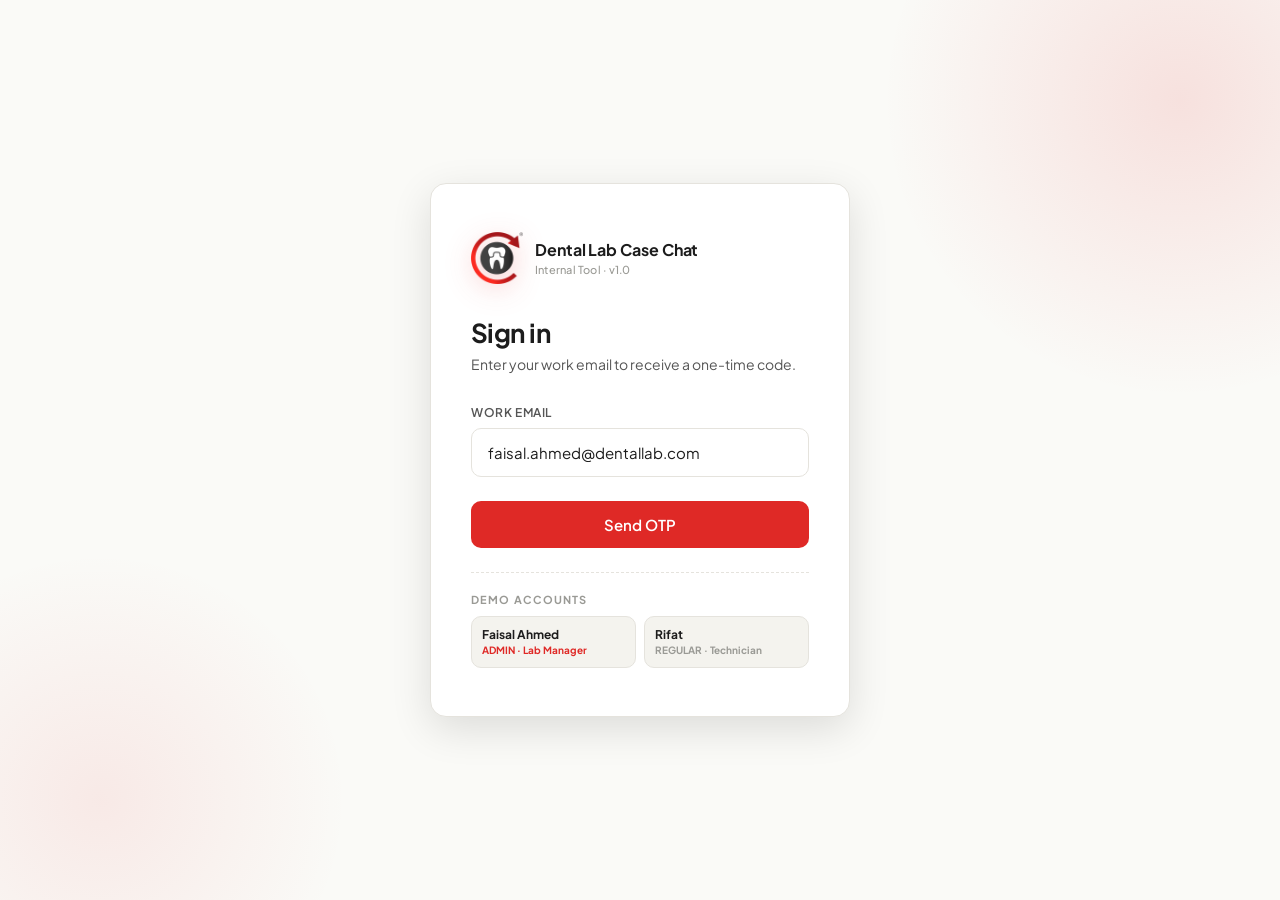
==== commit 7365eab1: "add brand assets, admin join-request center, and login activity notifications - assets/: logo.svg + " ====
--- a/index.html
+++ b/index.html
@@ -4,1401 +4,24 @@
 <meta charset="UTF-8">
 <meta name="viewport" content="width=device-width, initial-scale=1.0">
 <title>Dental Lab Case Chat — Demo</title>
+<link rel="icon" type="image/png" href="assets/favicon-light.png" media="(prefers-color-scheme: light)">
+<link rel="icon" type="image/png" href="assets/favicon-dark.png" media="(prefers-color-scheme: dark)">
+<link rel="apple-touch-icon" href="assets/favicon-light.png">
 <link rel="preconnect" href="https://fonts.googleapis.com">
 <link rel="preconnect" href="https://fonts.gstatic.com" crossorigin>
 <link href="https://fonts.googleapis.com/css2?family=Plus+Jakarta+Sans:wght@400;500;600;700&family=JetBrains+Mono:wght@400;600&display=swap" rel="stylesheet">
-<style>
-  :root {
-    --bg: #FAFAF7;
-    --surface: #FFFFFF;
-    --surface-2: #F4F3EE;
-    --border: #E5E3DD;
-    --text: #1C1C1C;
-    --text-soft: #555555;
-    --text-mute: #9A9A95;
-    --red: #DF2926;
-    --red-soft: #FEEDEC;
-    --red-dark: #A2171B;
-    --green: #2D6A4F;
-    --shadow-sm: 0 1px 2px rgba(0,0,0,0.04);
-    --shadow-md: 0 4px 16px rgba(0,0,0,0.06);
-    --shadow-lg: 0 12px 40px rgba(0,0,0,0.12);
-    --radius: 12px;
-  }
-
-  [data-theme="dark"] {
-    --bg: #0F0F0F;
-    --surface: #1A1A1A;
-    --surface-2: #242424;
-    --border: #2E2E2E;
-    --text: #F0F0F0;
-    --text-soft: #B0B0B0;
-    --text-mute: #707070;
-    --red: #FC2C22;
-    --red-soft: #2A1212;
-    --red-dark: #DF2926;
-    --shadow-sm: 0 1px 2px rgba(0,0,0,0.3);
-    --shadow-md: 0 4px 16px rgba(0,0,0,0.4);
-    --shadow-lg: 0 12px 40px rgba(0,0,0,0.6);
-  }
-
-  * { box-sizing: border-box; margin: 0; padding: 0; }
-
-  body {
-    font-family: 'Plus Jakarta Sans', sans-serif;
-    background: var(--bg);
-    color: var(--text);
-    height: 100vh;
-    overflow: hidden;
-    -webkit-font-smoothing: antialiased;
-    transition: background 0.3s, color 0.3s;
-  }
-
-  button {
-    font-family: inherit;
-    cursor: pointer;
-    border: none;
-    background: none;
-    color: inherit;
-  }
-
-  input, textarea {
-    font-family: inherit;
-    border: none;
-    outline: none;
-    background: none;
-    color: inherit;
-  }
-
-  /* ============ LOGIN SCREEN ============ */
-  .login {
-    position: fixed;
-    inset: 0;
-    background: var(--bg);
-    display: flex;
-    align-items: center;
-    justify-content: center;
-    z-index: 100;
-    transition: opacity 0.5s, visibility 0.5s;
-  }
-
-  .login.hidden {
-    opacity: 0;
-    visibility: hidden;
-    pointer-events: none;
-  }
-
-  .login-bg {
-    position: absolute;
-    inset: 0;
-    overflow: hidden;
-    z-index: 0;
-  }
-
-  .login-bg::before {
-    content: "";
-    position: absolute;
-    width: 600px; height: 600px;
-    border-radius: 50%;
-    background: radial-gradient(circle, var(--red) 0%, transparent 70%);
-    opacity: 0.12;
-    top: -200px; right: -200px;
-    animation: float 10s ease-in-out infinite;
-  }
-
-  .login-bg::after {
-    content: "";
-    position: absolute;
-    width: 500px; height: 500px;
-    border-radius: 50%;
-    background: radial-gradient(circle, var(--red) 0%, transparent 70%);
-    opacity: 0.08;
-    bottom: -150px; left: -150px;
-    animation: float 14s ease-in-out infinite reverse;
-  }
-
-  @keyframes float {
-    0%, 100% { transform: translate(0, 0); }
-    50% { transform: translate(40px, -30px); }
-  }
-
-  .login-card {
-    background: var(--surface);
-    border: 1px solid var(--border);
-    border-radius: 16px;
-    padding: 48px 40px;
-    width: 100%;
-    max-width: 420px;
-    box-shadow: var(--shadow-lg);
-    position: relative;
-    z-index: 1;
-    animation: slideUp 0.6s cubic-bezier(0.16, 1, 0.3, 1);
-  }
-
-  @keyframes slideUp {
-    from { opacity: 0; transform: translateY(20px); }
-    to { opacity: 1; transform: translateY(0); }
-  }
-
-  .brand {
-    display: flex;
-    align-items: center;
-    gap: 12px;
-    margin-bottom: 32px;
-  }
-
-  .brand-logo {
-    width: 40px; height: 40px;
-    background: var(--red);
-    border-radius: 10px;
-    display: flex;
-    align-items: center;
-    justify-content: center;
-    font-weight: 700;
-    color: white;
-    font-size: 18px;
-    box-shadow: 0 4px 12px rgba(223, 41, 38, 0.25);
-  }
-
-  .brand-text {
-    font-size: 14px;
-    font-weight: 600;
-    line-height: 1.2;
-  }
-
-  .brand-text small {
-    display: block;
-    font-size: 11px;
-    color: var(--text-mute);
-    font-weight: 500;
-    margin-top: 2px;
-  }
-
-  .login h1 {
-    font-size: 26px;
-    font-weight: 700;
-    margin-bottom: 6px;
-    letter-spacing: -0.02em;
-  }
-
-  .login p.sub {
-    color: var(--text-soft);
-    font-size: 14px;
-    margin-bottom: 32px;
-  }
-
-  .input-group {
-    margin-bottom: 16px;
-  }
-
-  .input-label {
-    display: block;
-    font-size: 12px;
-    font-weight: 600;
-    color: var(--text-soft);
-    margin-bottom: 8px;
-    text-transform: uppercase;
-    letter-spacing: 0.05em;
-  }
-
-  .input-field {
-    width: 100%;
-    padding: 14px 16px;
-    border: 1px solid var(--border);
-    border-radius: 10px;
-    font-size: 15px;
-    background: var(--surface);
-    transition: border-color 0.2s, box-shadow 0.2s;
-  }
-
-  .input-field:focus {
-    border-color: var(--red);
-    box-shadow: 0 0 0 3px rgba(223, 41, 38, 0.1);
-  }
-
-  .btn {
-    width: 100%;
-    padding: 14px;
-    border-radius: 10px;
-    background: var(--text);
-    color: var(--bg);
-    font-weight: 600;
-    font-size: 15px;
-    transition: transform 0.1s, opacity 0.2s;
-    margin-top: 8px;
-  }
-
-  .btn:hover { opacity: 0.9; }
-  .btn:active { transform: scale(0.98); }
-
-  .btn-primary {
-    background: var(--red);
-    color: white;
-  }
-
-  .btn-secondary {
-    background: var(--surface-2);
-    color: var(--text);
-    border: 1px solid var(--border);
-  }
-
-  .otp-container {
-    display: flex;
-    gap: 10px;
-    justify-content: space-between;
-    margin: 20px 0 28px;
-  }
-
-  .otp-input {
-    width: 52px;
-    height: 56px;
-    text-align: center;
-    font-size: 22px;
-    font-weight: 600;
-    border: 1px solid var(--border);
-    border-radius: 10px;
-    background: var(--surface);
-    transition: border-color 0.2s, transform 0.1s, box-shadow 0.2s;
-  }
-
-  .otp-input:focus {
-    border-color: var(--red);
-    transform: scale(1.05);
-    box-shadow: 0 0 0 3px rgba(223, 41, 38, 0.1);
-  }
-
-  .otp-info {
-    font-size: 13px;
-    color: var(--text-soft);
-    margin-bottom: 8px;
-    text-align: center;
-  }
-
-  .otp-info b { color: var(--text); }
-
-  .otp-resend {
-    text-align: center;
-    font-size: 13px;
-    margin-top: 16px;
-    color: var(--text-soft);
-  }
-
-  .otp-resend button {
-    color: var(--red);
-    font-weight: 600;
-  }
-
-  /* ============ APP SHELL ============ */
-  .app {
-    display: grid;
-    grid-template-columns: 320px 1fr;
-    height: 100vh;
-    transition: grid-template-columns 0.3s;
-  }
-
-  .app.with-info {
-    grid-template-columns: 320px 1fr 320px;
-  }
-
-  /* ============ SIDEBAR ============ */
-  .sidebar {
-    background: var(--surface);
-    border-right: 1px solid var(--border);
-    display: flex;
-    flex-direction: column;
-    overflow: hidden;
-  }
-
-  .sidebar-header {
-    padding: 16px 20px;
-    border-bottom: 1px solid var(--border);
-    display: flex;
-    align-items: center;
-    justify-content: space-between;
-    gap: 12px;
-  }
-
-  .user-chip {
-    display: flex;
-    align-items: center;
-    gap: 10px;
-    flex: 1;
-    min-width: 0;
-  }
-
-  .avatar {
-    width: 36px; height: 36px;
-    border-radius: 50%;
-    background: var(--red);
-    color: white;
-    display: flex;
-    align-items: center;
-    justify-content: center;
-    font-weight: 600;
-    font-size: 14px;
-    flex-shrink: 0;
-    overflow: hidden;
-  }
-
-  .avatar.lg { width: 64px; height: 64px; font-size: 22px; }
-  .avatar.sm { width: 28px; height: 28px; font-size: 11px; }
-
-  .user-name {
-    font-size: 14px;
-    font-weight: 600;
-    line-height: 1.2;
-    overflow: hidden;
-    text-overflow: ellipsis;
-    white-space: nowrap;
-  }
-
-  .user-role {
-    font-size: 11px;
-    color: var(--text-mute);
-    margin-top: 2px;
-  }
-
-  .admin-badge {
-    display: inline-block;
-    background: var(--red);
-    color: white;
-    font-size: 9px;
-    font-weight: 700;
-    padding: 1px 6px;
-    border-radius: 4px;
-    margin-left: 6px;
-    letter-spacing: 0.05em;
-    text-transform: uppercase;
-    vertical-align: middle;
-  }
-
-  .icon-btn {
-    width: 34px; height: 34px;
-    border-radius: 8px;
-    display: flex;
-    align-items: center;
-    justify-content: center;
-    color: var(--text-soft);
-    transition: background 0.2s, color 0.2s;
-  }
-
-  .icon-btn:hover {
-    background: var(--surface-2);
-    color: var(--text);
-  }
-
-  .search-box {
-    padding: 12px 16px;
-    border-bottom: 1px solid var(--border);
-    display: flex;
-    align-items: center;
-    gap: 10px;
-  }
-
-  .search-input-wrap {
-    flex: 1;
-    display: flex;
-    align-items: center;
-    gap: 8px;
-    padding: 10px 12px;
-    background: var(--surface-2);
-    border-radius: 8px;
-    border: 1px solid transparent;
-    transition: border-color 0.2s;
-  }
-
-  .search-input-wrap:focus-within {
-    border-color: var(--red);
-  }
-
-  .search-input {
-    flex: 1;
-    font-size: 13px;
-    background: none;
-  }
-
-  .new-case-btn {
-    padding: 10px;
-    border-radius: 8px;
-    background: var(--red);
-    color: white;
-    display: flex;
-    align-items: center;
-    justify-content: center;
-    transition: transform 0.1s, opacity 0.2s;
-    box-shadow: 0 2px 8px rgba(223, 41, 38, 0.2);
-  }
-
-  .new-case-btn:hover { opacity: 0.9; }
-  .new-case-btn:active { transform: scale(0.96); }
-
-  .chat-list {
-    flex: 1;
-    overflow-y: auto;
-    padding: 8px;
-  }
-
-  .chat-list::-webkit-scrollbar { width: 6px; }
-  .chat-list::-webkit-scrollbar-thumb {
-    background: var(--border);
-    border-radius: 3px;
-  }
-
-  .chat-item {
-    display: flex;
-    gap: 12px;
-    padding: 12px;
-    border-radius: 10px;
-    cursor: pointer;
-    transition: background 0.15s;
-    margin-bottom: 2px;
-  }
-
-  .chat-item:hover { background: var(--surface-2); }
-
-  .chat-item.active {
-    background: var(--red-soft);
-  }
-
-  [data-theme="dark"] .chat-item.active {
-    background: var(--surface-2);
-    border-left: 3px solid var(--red);
-    padding-left: 9px;
-  }
-
-  .chat-item-content {
-    flex: 1;
-    min-width: 0;
-  }
-
-  .chat-item-top {
-    display: flex;
-    justify-content: space-between;
-    align-items: center;
-    margin-bottom: 4px;
-  }
-
-  .chat-item-id {
-    font-family: 'JetBrains Mono', monospace;
-    font-size: 12px;
-    font-weight: 600;
-    color: var(--text);
-  }
-
-  .chat-item-time {
-    font-size: 11px;
-    color: var(--text-mute);
-  }
-
-  .chat-item-title {
-    font-size: 13px;
-    color: var(--text-soft);
-    margin-bottom: 4px;
-    overflow: hidden;
-    text-overflow: ellipsis;
-    white-space: nowrap;
-  }
-
-  .chat-item-preview {
-    font-size: 12px;
-    color: var(--text-mute);
-    overflow: hidden;
-    text-overflow: ellipsis;
-    white-space: nowrap;
-  }
-
-  .view-tabs {
-    display: flex;
-    padding: 8px 12px 0;
-    gap: 4px;
-    border-bottom: 1px solid var(--border);
-  }
-
-  .view-tab {
-    flex: 1;
-    padding: 10px 12px;
-    font-size: 13px;
-    font-weight: 600;
-    color: var(--text-mute);
-    border-radius: 8px 8px 0 0;
-    border-bottom: 2px solid transparent;
-    margin-bottom: -1px;
-    display: flex;
-    align-items: center;
-    justify-content: center;
-    gap: 8px;
-    transition: color 0.2s, border-color 0.2s;
-  }
-
-  .view-tab:hover { color: var(--text); }
-  .view-tab.active {
-    color: var(--text);
-    border-bottom-color: var(--red);
-  }
-
-  .view-tab-count {
-    font-size: 11px;
-    background: var(--surface-2);
-    color: var(--text-soft);
-    padding: 1px 6px;
-    border-radius: 10px;
-    font-weight: 600;
-    min-width: 20px;
-  }
-
-  .view-tab.active .view-tab-count {
-    background: var(--red);
-    color: white;
-  }
-
-  .sidebar-footer {
-    border-top: 1px solid var(--border);
-    display: flex;
-    flex-direction: column;
-  }
-
-  .chat-pagination {
-    padding: 8px 12px;
-    display: flex;
-    align-items: center;
-    justify-content: space-between;
-    gap: 8px;
-    font-size: 12px;
-    color: var(--text-soft);
-    border-bottom: 1px solid var(--border);
-  }
-
-  .page-btn {
-    width: 28px; height: 28px;
-    border-radius: 6px;
-    color: var(--text-soft);
-    background: var(--surface-2);
-    font-size: 14px;
-    font-weight: 600;
-    transition: background 0.15s, color 0.15s, opacity 0.15s;
-  }
-
-  .page-btn:hover:not(:disabled) {
-    background: var(--red);
-    color: white;
-  }
-
-  .page-btn:disabled {
-    opacity: 0.4;
-    cursor: not-allowed;
-  }
-
-  .sidebar-tools {
-    padding: 8px 12px;
-    display: flex;
-    gap: 4px;
-    justify-content: flex-end;
-  }
-
-  .request-row {
-    display: flex;
-    align-items: center;
-    gap: 10px;
-    padding: 10px 0;
-    border-bottom: 1px dashed var(--border);
-  }
-  .request-row:last-child { border-bottom: none; }
-  .request-row .req-info { flex: 1; min-width: 0; }
-  .request-row .req-name { font-size: 13px; font-weight: 600; }
-  .request-row .req-email { font-size: 11px; color: var(--text-mute); margin-top: 2px; }
-  .request-row .req-actions { display: flex; gap: 4px; }
-  .req-btn {
-    padding: 6px 10px;
-    border-radius: 6px;
-    font-size: 11px;
-    font-weight: 600;
-    transition: opacity 0.15s, transform 0.1s;
-  }
-  .req-btn.approve { background: var(--green); color: white; }
-  .req-btn.reject { background: var(--surface-2); color: var(--text-soft); border: 1px solid var(--border); }
-  .req-btn:hover { opacity: 0.85; }
-  .req-btn:active { transform: scale(0.95); }
-
-  .discover-action {
-    padding: 6px 12px;
-    border-radius: 16px;
-    font-size: 11px;
-    font-weight: 600;
-    background: var(--red);
-    color: white;
-    transition: opacity 0.15s;
-    flex-shrink: 0;
-    align-self: center;
-  }
-  .discover-action:hover { opacity: 0.9; }
-  .discover-action:disabled { background: var(--text-mute); cursor: not-allowed; }
-  .discover-action.requested { background: var(--surface-2); color: var(--text-soft); border: 1px solid var(--border); }
-
-  .file-preview {
-    background: var(--surface-2);
-    border: 1px dashed var(--border);
-    border-radius: 10px;
-    padding: 12px;
-    margin: 0 20px 8px;
-    display: flex;
-    align-items: center;
-    gap: 12px;
-    animation: msgIn 0.3s cubic-bezier(0.16, 1, 0.3, 1);
-  }
-  .file-preview-icon {
-    width: 40px; height: 40px;
-    background: var(--red-soft);
-    color: var(--red);
-    border-radius: 8px;
-    display: flex;
-    align-items: center;
-    justify-content: center;
-    flex-shrink: 0;
-  }
-  .file-preview-info { flex: 1; min-width: 0; }
-  .file-preview-name {
-    font-size: 13px;
-    font-weight: 600;
-    overflow: hidden;
-    text-overflow: ellipsis;
-    white-space: nowrap;
-  }
-  .file-preview-size {
-    font-size: 11px;
-    color: var(--text-mute);
-    margin-top: 2px;
-  }
-  .file-preview-remove {
-    width: 28px; height: 28px;
-    border-radius: 6px;
-    color: var(--text-soft);
-    transition: background 0.15s;
-  }
-  .file-preview-remove:hover { background: var(--border); color: var(--text); }
-
-  .autocomplete-list {
-    position: absolute;
-    background: var(--surface);
-    border: 1px solid var(--border);
-    border-radius: 10px;
-    box-shadow: var(--shadow-md);
-    max-height: 220px;
-    overflow-y: auto;
-    z-index: 250;
-    margin-top: 4px;
-    width: calc(100% - 2px);
-  }
-  .autocomplete-item {
-    padding: 10px 14px;
-    cursor: pointer;
-    display: flex;
-    align-items: center;
-    gap: 10px;
-    transition: background 0.15s;
-  }
-  .autocomplete-item:hover, .autocomplete-item.active { background: var(--surface-2); }
-  .autocomplete-info { flex: 1; min-width: 0; }
-  .autocomplete-name { font-size: 13px; font-weight: 600; }
-  .autocomplete-email { font-size: 11px; color: var(--text-mute); margin-top: 2px; }
-  .autocomplete-tag {
-    font-size: 9px;
-    font-weight: 700;
-    padding: 1px 6px;
-    border-radius: 4px;
-    text-transform: uppercase;
-    letter-spacing: 0.05em;
-  }
-  .autocomplete-tag.existing { background: var(--surface-2); color: var(--green); }
-  .autocomplete-tag.external { background: var(--red-soft); color: var(--red-dark); }
-  [data-theme="dark"] .autocomplete-tag.external { background: var(--surface-2); color: var(--red); }
-
-  .whitelist-row {
-    display: flex;
-    align-items: center;
-    gap: 10px;
-    padding: 10px 0;
-    border-bottom: 1px dashed var(--border);
-  }
-  .whitelist-row:last-child { border-bottom: none; }
-  .whitelist-info { flex: 1; min-width: 0; }
-  .whitelist-email {
-    font-size: 13px;
-    font-weight: 600;
-    overflow: hidden;
-    text-overflow: ellipsis;
-    white-space: nowrap;
-  }
-  .whitelist-meta {
-    font-size: 11px;
-    color: var(--text-mute);
-    margin-top: 2px;
-  }
-  .whitelist-remove {
-    width: 28px; height: 28px;
-    border-radius: 6px;
-    color: var(--text-mute);
-    transition: background 0.15s, color 0.15s;
-  }
-  .whitelist-remove:hover { background: var(--red-soft); color: var(--red); }
-
-  .notif-active .icon-btn { color: var(--red); }
-  #notifBtn.active { color: var(--red); position: relative; }
-  #notifBtn.active::after {
-    content: "";
-    position: absolute;
-    top: 6px; right: 6px;
-    width: 6px; height: 6px;
-    background: var(--green);
-    border-radius: 50%;
-  }
-
-  .session-warning {
-    background: var(--red-soft);
-    color: var(--red-dark);
-    padding: 10px 14px;
-    border-radius: 8px;
-    font-size: 12px;
-    line-height: 1.5;
-    margin-top: 16px;
-    display: flex;
-    align-items: flex-start;
-    gap: 8px;
-  }
-  [data-theme="dark"] .session-warning { background: var(--surface-2); color: var(--red); }
-
-  /* ============ MAIN CHAT VIEW ============ */
-  .main {
-    display: flex;
-    flex-direction: column;
-    background: var(--bg);
-    overflow: hidden;
-  }
-
-  .chat-header {
-    padding: 14px 20px;
-    border-bottom: 1px solid var(--border);
-    background: var(--surface);
-    display: flex;
-    align-items: center;
-    justify-content: space-between;
-    gap: 16px;
-  }
-
-  .chat-header-info {
-    display: flex;
-    align-items: center;
-    gap: 12px;
-    min-width: 0;
-  }
-
-  .chat-header-text {
-    min-width: 0;
-  }
-
-  .chat-header-id {
-    font-family: 'JetBrains Mono', monospace;
-    font-size: 14px;
-    font-weight: 700;
-  }
-
-  .chat-header-meta {
-    font-size: 12px;
-    color: var(--text-mute);
-    margin-top: 2px;
-  }
-
-  .chat-header-actions {
-    display: flex;
-    gap: 4px;
-  }
-
-  /* ============ MESSAGES ============ */
-  .messages {
-    flex: 1;
-    overflow-y: auto;
-    padding: 24px;
-    display: flex;
-    flex-direction: column;
-    gap: 16px;
-  }
-
-  .messages::-webkit-scrollbar { width: 8px; }
-  .messages::-webkit-scrollbar-thumb {
-    background: var(--border);
-    border-radius: 4px;
-  }
-
-  .day-divider {
-    text-align: center;
-    font-size: 11px;
-    color: var(--text-mute);
-    text-transform: uppercase;
-    letter-spacing: 0.1em;
-    margin: 8px 0;
-    position: relative;
-  }
-
-  .day-divider::before {
-    content: "";
-    position: absolute;
-    left: 0; right: 0; top: 50%;
-    height: 1px;
-    background: var(--border);
-    z-index: 0;
-  }
-
-  .day-divider span {
-    background: var(--bg);
-    padding: 0 12px;
-    position: relative;
-    z-index: 1;
-  }
-
-  .msg {
-    display: flex;
-    gap: 10px;
-    max-width: 75%;
-    animation: msgIn 0.3s cubic-bezier(0.16, 1, 0.3, 1);
-  }
-
-  @keyframes msgIn {
-    from { opacity: 0; transform: translateY(8px); }
-    to { opacity: 1; transform: translateY(0); }
-  }
-
-  .msg.own {
-    margin-left: auto;
-    flex-direction: row-reverse;
-  }
-
-  .msg-bubble-wrap {
-    min-width: 0;
-  }
-
-  .msg-meta {
-    display: flex;
-    align-items: center;
-    gap: 6px;
-    font-size: 11px;
-    margin-bottom: 4px;
-    color: var(--text-mute);
-  }
-
-  .msg.own .msg-meta { justify-content: flex-end; }
-
-  .msg-meta b {
-    color: var(--text);
-    font-weight: 600;
-    font-size: 12px;
-  }
-
-  .msg-bubble {
-    padding: 10px 14px;
-    background: var(--surface);
-    border: 1px solid var(--border);
-    border-radius: 14px 14px 14px 4px;
-    font-size: 14px;
-    line-height: 1.5;
-    box-shadow: var(--shadow-sm);
-    word-wrap: break-word;
-  }
-
-  .msg.own .msg-bubble {
-    background: var(--red);
-    color: white;
-    border-color: var(--red);
-    border-radius: 14px 14px 4px 14px;
-  }
-
-  .msg-file {
-    display: flex;
-    align-items: center;
-    gap: 10px;
-    padding: 10px;
-    background: var(--surface-2);
-    border-radius: 8px;
-    margin-top: 6px;
-    cursor: pointer;
-    transition: background 0.2s;
-  }
-
-  .msg.own .msg-file { background: rgba(255,255,255,0.15); }
-
-  .msg-file:hover { opacity: 0.85; }
-
-  .msg-file-icon {
-    width: 36px; height: 36px;
-    background: var(--red-soft);
-    color: var(--red);
-    border-radius: 8px;
-    display: flex;
-    align-items: center;
-    justify-content: center;
-    flex-shrink: 0;
-  }
-
-  .msg.own .msg-file-icon {
-    background: rgba(255,255,255,0.2);
-    color: white;
-  }
-
-  .msg-file-info { min-width: 0; }
-  .msg-file-name {
-    font-size: 13px;
-    font-weight: 600;
-    overflow: hidden;
-    text-overflow: ellipsis;
-    white-space: nowrap;
-  }
-  .msg-file-size {
-    font-size: 11px;
-    opacity: 0.7;
-    margin-top: 2px;
-  }
-
-  .system-msg {
-    text-align: center;
-    font-size: 11px;
-    color: var(--text-mute);
-    padding: 6px 14px;
-    background: var(--surface-2);
-    border-radius: 12px;
-    margin: 4px auto;
-    max-width: fit-content;
-  }
-
-  /* ============ COMPOSER ============ */
-  .composer {
-    padding: 14px 20px;
-    border-top: 1px solid var(--border);
-    background: var(--surface);
-    display: flex;
-    align-items: center;
-    gap: 10px;
-  }
-
-  .composer-input {
-    flex: 1;
-    padding: 12px 16px;
-    background: var(--surface-2);
-    border-radius: 12px;
-    font-size: 14px;
-    border: 1px solid transparent;
-    transition: border-color 0.2s;
-    resize: none;
-    max-height: 120px;
-    line-height: 1.4;
-  }
-
-  .composer-input:focus { border-color: var(--red); }
-
-  .send-btn {
-    width: 44px; height: 44px;
-    border-radius: 50%;
-    background: var(--red);
-    color: white;
-    display: flex;
-    align-items: center;
-    justify-content: center;
-    transition: transform 0.1s, opacity 0.2s;
-    flex-shrink: 0;
-    box-shadow: 0 2px 8px rgba(223, 41, 38, 0.25);
-  }
-
-  .send-btn:disabled {
-    background: var(--text-mute);
-    box-shadow: none;
-    cursor: not-allowed;
-  }
-
-  .send-btn:not(:disabled):hover { opacity: 0.9; }
-  .send-btn:not(:disabled):active { transform: scale(0.94); }
-
-  /* ============ EMPTY STATE ============ */
-  .empty {
-    flex: 1;
-    display: flex;
-    flex-direction: column;
-    align-items: center;
-    justify-content: center;
-    gap: 16px;
-    padding: 40px;
-    text-align: center;
-  }
-
-  .empty-icon {
-    width: 80px; height: 80px;
-    border-radius: 20px;
-    background: var(--surface);
-    border: 1px solid var(--border);
-    display: flex;
-    align-items: center;
-    justify-content: center;
-    color: var(--red);
-    margin-bottom: 8px;
-    box-shadow: var(--shadow-md);
-  }
-
-  .empty h2 {
-    font-size: 20px;
-    font-weight: 700;
-    letter-spacing: -0.01em;
-  }
-
-  .empty p {
-    color: var(--text-soft);
-    font-size: 14px;
-    max-width: 320px;
-  }
-
-  /* ============ INFO PANEL ============ */
-  .info-panel {
-    background: var(--surface);
-    border-left: 1px solid var(--border);
-    overflow-y: auto;
-    display: none;
-  }
-
-  .app.with-info .info-panel { display: block; }
-
-  .info-header {
-    padding: 16px 20px;
-    border-bottom: 1px solid var(--border);
-    display: flex;
-    align-items: center;
-    justify-content: space-between;
-  }
-
-  .info-header h3 {
-    font-size: 14px;
-    font-weight: 700;
-  }
-
-  .info-body { padding: 24px 20px; }
-
-  .info-hero {
-    text-align: center;
-    margin-bottom: 24px;
-    padding-bottom: 24px;
-    border-bottom: 1px solid var(--border);
-  }
-
-  .info-hero .avatar {
-    margin: 0 auto 12px;
-  }
-
-  .info-hero h4 {
-    font-family: 'JetBrains Mono', monospace;
-    font-size: 16px;
-    font-weight: 700;
-    margin-bottom: 4px;
-  }
-
-  .info-hero p {
-    font-size: 13px;
-    color: var(--text-soft);
-  }
-
-  .info-section {
-    margin-bottom: 24px;
-  }
-
-  .info-section h5 {
-    font-size: 11px;
-    font-weight: 700;
-    text-transform: uppercase;
-    letter-spacing: 0.1em;
-    color: var(--text-mute);
-    margin-bottom: 12px;
-  }
-
-  .info-row {
-    display: flex;
-    justify-content: space-between;
-    padding: 8px 0;
-    font-size: 13px;
-    border-bottom: 1px dashed var(--border);
-  }
-
-  .info-row:last-child { border-bottom: none; }
-
-  .info-row span:first-child { color: var(--text-soft); }
-  .info-row span:last-child {
-    font-weight: 600;
-    text-align: right;
-    max-width: 60%;
-    overflow: hidden;
-    text-overflow: ellipsis;
-    white-space: nowrap;
-  }
-
-  .member {
-    display: flex;
-    align-items: center;
-    gap: 10px;
-    padding: 8px 0;
-  }
-
-  .member-info { flex: 1; min-width: 0; }
-  .member-name { font-size: 13px; font-weight: 600; }
-  .member-role { font-size: 11px; color: var(--text-mute); }
-
-  .danger-zone {
-    margin-top: 16px;
-    padding-top: 12px;
-    border-top: 1px dashed var(--border);
-  }
-
-  .danger-zone-label {
-    font-size: 10px;
-    font-weight: 700;
-    text-transform: uppercase;
-    letter-spacing: 0.1em;
-    color: var(--text-mute);
-    margin-bottom: 8px;
-  }
-
-  .danger-link {
-    display: inline-flex;
-    align-items: center;
-    gap: 6px;
-    padding: 6px 0;
-    background: transparent;
-    color: var(--text-mute);
-    font-size: 12px;
-    font-weight: 500;
-    transition: color 0.15s;
-  }
-
-  .danger-link:hover {
-    color: var(--red);
-  }
-
-  .danger-link svg {
-    width: 13px; height: 13px;
-  }
-
-  /* ============ MODAL ============ */
-  .modal-overlay {
-    position: fixed;
-    inset: 0;
-    background: rgba(0,0,0,0.5);
-    display: flex;
-    align-items: center;
-    justify-content: center;
-    z-index: 200;
-    opacity: 0;
-    visibility: hidden;
-    transition: opacity 0.25s, visibility 0.25s;
-    backdrop-filter: blur(4px);
-  }
-
-  .modal-overlay.show {
-    opacity: 1;
-    visibility: visible;
-  }
-
-  .modal {
-    background: var(--surface);
-    border-radius: 16px;
-    width: 100%;
-    max-width: 480px;
-    max-height: 85vh;
-    overflow-y: auto;
-    box-shadow: var(--shadow-lg);
-    transform: scale(0.95);
-    transition: transform 0.25s cubic-bezier(0.16, 1, 0.3, 1);
-  }
-
-  .modal-overlay.show .modal { transform: scale(1); }
-
-  .modal-header {
-    padding: 20px 24px;
-    border-bottom: 1px solid var(--border);
-    display: flex;
-    justify-content: space-between;
-    align-items: center;
-  }
-
-  .modal-header h2 {
-    font-size: 18px;
-    font-weight: 700;
-  }
-
-  .modal-body { padding: 24px; }
-
-  .modal-footer {
-    padding: 16px 24px;
-    border-top: 1px solid var(--border);
-    display: flex;
-    gap: 10px;
-    justify-content: flex-end;
-  }
-
-  .modal-footer .btn { width: auto; padding: 10px 20px; margin: 0; }
-
-  .form-group { margin-bottom: 16px; }
-
-  .form-group label {
-    display: block;
-    font-size: 12px;
-    font-weight: 600;
-    color: var(--text-soft);
-    margin-bottom: 6px;
-    text-transform: uppercase;
-    letter-spacing: 0.05em;
-  }
-
-  .form-group label .optional {
-    color: var(--text-mute);
-    font-weight: 500;
-    text-transform: none;
-    letter-spacing: 0;
-  }
-
-  .email-tag-input {
-    display: flex;
-    flex-wrap: wrap;
-    gap: 6px;
-    padding: 10px;
-    border: 1px solid var(--border);
-    border-radius: 10px;
-    background: var(--surface);
-    min-height: 48px;
-  }
-
-  .email-tag {
-    display: inline-flex;
-    align-items: center;
-    gap: 6px;
-    padding: 4px 10px;
-    background: var(--red-soft);
-    color: var(--red-dark);
-    border-radius: 14px;
-    font-size: 12px;
-    font-weight: 600;
-  }
-
-  [data-theme="dark"] .email-tag { background: var(--surface-2); color: var(--red); }
-
-  .email-tag button {
-    color: inherit;
-    opacity: 0.6;
-    font-size: 14px;
-    line-height: 1;
-  }
-
-  .email-tag button:hover { opacity: 1; }
-
-  .email-tag-input input {
-    flex: 1;
-    min-width: 120px;
-    padding: 4px;
-    font-size: 13px;
-  }
-
-  /* ============ TOAST ============ */
-  .toast-container {
-    position: fixed;
-    top: 20px;
-    right: 20px;
-    z-index: 300;
-    display: flex;
-    flex-direction: column;
-    gap: 10px;
-  }
-
-  .toast {
-    background: var(--surface);
-    border: 1px solid var(--border);
-    border-left: 3px solid var(--red);
-    padding: 12px 16px;
-    border-radius: 10px;
-    box-shadow: var(--shadow-md);
-    font-size: 13px;
-    min-width: 280px;
-    max-width: 360px;
-    display: flex;
-    align-items: flex-start;
-    gap: 10px;
-    animation: toastIn 0.3s cubic-bezier(0.16, 1, 0.3, 1);
-  }
-
-  .toast.success { border-left-color: var(--green); }
-
-  @keyframes toastIn {
-    from { opacity: 0; transform: translateX(20px); }
-    to { opacity: 1; transform: translateX(0); }
-  }
-
-  .toast.out { animation: toastOut 0.25s forwards; }
-  @keyframes toastOut {
-    to { opacity: 0; transform: translateX(20px); }
-  }
-
-  .toast-icon {
-    color: var(--red);
-    flex-shrink: 0;
-  }
-
-  .toast.success .toast-icon { color: var(--green); }
-
-  .toast-text { flex: 1; line-height: 1.4; }
-  .toast-text b { display: block; margin-bottom: 2px; }
-
-  /* ============ DEMO BANNER ============ */
-  .demo-banner {
-    position: fixed;
-    bottom: 16px;
-    left: 50%;
-    transform: translateX(-50%);
-    background: var(--text);
-    color: var(--bg);
-    padding: 8px 16px;
-    border-radius: 20px;
-    font-size: 11px;
-    font-weight: 600;
-    letter-spacing: 0.05em;
-    text-transform: uppercase;
-    box-shadow: var(--shadow-md);
-    z-index: 50;
-    display: flex;
-    align-items: center;
-    gap: 8px;
-  }
-
-  .demo-banner .pulse {
-    width: 6px; height: 6px;
-    background: var(--red);
-    border-radius: 50%;
-    animation: pulse 2s infinite;
-  }
-
-  @keyframes pulse {
-    0%, 100% { opacity: 1; transform: scale(1); }
-    50% { opacity: 0.5; transform: scale(1.3); }
-  }
-
-  /* ============ ICONS (inline SVG helper class) ============ */
-  .icon { width: 18px; height: 18px; flex-shrink: 0; }
-  .icon-sm { width: 14px; height: 14px; }
-  .icon-lg { width: 28px; height: 28px; }
-
-  /* ============ RESPONSIVE ============ */
-  @media (max-width: 900px) {
-    .app { grid-template-columns: 1fr; }
-    .app.chat-open .sidebar { display: none; }
-    .app:not(.chat-open) .main { display: none; }
-    .app.with-info { grid-template-columns: 1fr; }
-    .info-panel {
-      position: fixed;
-      inset: 0;
-      z-index: 50;
-      display: none;
-    }
-    .app.with-info .info-panel { display: block; }
-  }
-</style>
+
+<!-- Stylesheets (load in dependency order: tokens → base → features per-section → feature add-ons) -->
+<link rel="stylesheet" href="styles/tokens.css">
+<link rel="stylesheet" href="styles/base.css">
+<link rel="stylesheet" href="styles/login.css">
+<link rel="stylesheet" href="styles/layout.css">
+<link rel="stylesheet" href="styles/sidebar.css">
+<link rel="stylesheet" href="styles/chat.css">
+<link rel="stylesheet" href="styles/info-panel.css">
+<link rel="stylesheet" href="styles/modal.css">
+<link rel="stylesheet" href="styles/toast.css">
+<link rel="stylesheet" href="styles/features.css">
 </head>
 <body>
 
@@ -1407,10 +30,12 @@
   <div class="login-bg"></div>
   <div class="login-card">
     <div class="brand">
-      <div class="brand-logo">DL</div>
+      <div class="brand-icon-wrap">
+        <img class="brand-icon" src="assets/favicon-light.png" alt="">
+      </div>
       <div class="brand-text">
-        Dental Lab Case Chat
-        <small>Internal Tool · v1.0</small>
+        <div class="brand-title">Dental Lab Case Chat</div>
+        <div class="brand-sub">Internal Tool · v1.0</div>
       </div>
     </div>
 
@@ -1528,6 +153,8 @@
       </button>
     </div>
 
+    <div class="chat-toolbar" id="chatToolbar"></div>
+
     <div class="chat-list" id="chatList"></div>
 
     <div class="sidebar-footer">
@@ -1537,6 +164,14 @@
         <button class="page-btn" id="nextPage" onclick="changePage(1)">›</button>
       </div>
       <div class="sidebar-tools">
+        <button class="icon-btn icon-btn-badged" onclick="openRequestsModal()" title="Join Requests (Admin)" id="requestsBtn">
+          <svg class="icon" viewBox="0 0 24 24" fill="none" stroke="currentColor" stroke-width="2" stroke-linecap="round" stroke-linejoin="round">
+            <path d="M16 21v-2a4 4 0 0 0-4-4H6a4 4 0 0 0-4 4v2"/>
+            <circle cx="9" cy="7" r="4"/>
+            <path d="M22 11h-6M19 8v6"/>
+          </svg>
+          <span class="badge-dot" id="requestsBadge" hidden>0</span>
+        </button>
         <button class="icon-btn" onclick="openWhitelistModal()" title="Manage Whitelist (Admin)" id="whitelistBtn">
           <svg class="icon" viewBox="0 0 24 24" fill="none" stroke="currentColor" stroke-width="2" stroke-linecap="round" stroke-linejoin="round">
             <path d="M9 12l2 2 4-4M21 12c0 5-3.5 8-9 9-5.5-1-9-4-9-9V5l9-3 9 3z"/>
@@ -1574,7 +209,23 @@
             <div class="chat-header-meta" id="chatHeaderMeta"></div>
           </div>
         </div>
+        <div class="chat-header-status" id="chatHeaderStatus"></div>
         <div class="chat-header-actions">
+          <button class="icon-btn" id="pinBtn" onclick="togglePin()" title="Pin chat">
+            <svg class="icon" id="pinIcon" viewBox="0 0 24 24" fill="none" stroke="currentColor" stroke-width="2" stroke-linecap="round" stroke-linejoin="round">
+              <path d="M14 4l6 6-3 1-1 5-3-3-5 5v-2l3-3-3-3 5-1 1-3 0-2z"/>
+            </svg>
+          </button>
+          <button class="icon-btn" id="muteBtn" onclick="toggleMute()" title="Mute notifications">
+            <svg class="icon" id="muteIcon" viewBox="0 0 24 24" fill="none" stroke="currentColor" stroke-width="2" stroke-linecap="round" stroke-linejoin="round">
+              <path d="M18 8A6 6 0 0 0 6 8c0 7-3 9-3 9h18s-3-2-3-9M13.73 21a2 2 0 0 1-3.46 0"/>
+            </svg>
+          </button>
+          <button class="icon-btn" id="archiveBtn" onclick="toggleArchive()" title="Archive chat">
+            <svg class="icon" viewBox="0 0 24 24" fill="none" stroke="currentColor" stroke-width="2" stroke-linecap="round" stroke-linejoin="round">
+              <path d="M21 8v13H3V8M1 3h22v5H1zM10 12h4"/>
+            </svg>
+          </button>
           <button class="icon-btn" onclick="toggleInfoPanel()" title="Group info">
             <svg class="icon" viewBox="0 0 24 24" fill="none" stroke="currentColor" stroke-width="2" stroke-linecap="round" stroke-linejoin="round">
               <circle cx="12" cy="12" r="10"/><path d="M12 16v-4M12 8h.01"/>
@@ -1585,6 +236,17 @@
 
       <div class="messages" id="messages"></div>
 
+      <div class="drop-zone" id="dropZone">
+        <div class="drop-zone-content">
+          <svg viewBox="0 0 24 24" fill="none" stroke="currentColor" stroke-width="1.8" stroke-linecap="round" stroke-linejoin="round">
+            <path d="M21 15v4a2 2 0 0 1-2 2H5a2 2 0 0 1-2-2v-4M17 8l-5-5-5 5M12 3v12"/>
+          </svg>
+          <h3>Drop files to attach</h3>
+          <p>PDF, images, videos · up to 25MB each</p>
+        </div>
+      </div>
+
+      <div id="replyPreviewWrap"></div>
       <div id="filePreviewWrap"></div>
 
       <input type="file" id="fileInput" accept=".pdf,image/*,video/*" multiple style="display:none;" onchange="handleFileSelect(event)">
@@ -1595,7 +257,7 @@
             <path d="M21.44 11.05l-9.19 9.19a6 6 0 0 1-8.49-8.49l9.19-9.19a4 4 0 0 1 5.66 5.66l-9.2 9.19a2 2 0 0 1-2.83-2.83l8.49-8.49"/>
           </svg>
         </button>
-        <textarea class="composer-input" id="composerInput" placeholder="Type a message..." rows="1" oninput="autoResize(this); toggleSendBtn();"></textarea>
+        <textarea class="composer-input" id="composerInput" placeholder="Type a message... (use @ to mention)" rows="1" oninput="autoResize(this); toggleSendBtn(); handleComposerInput(event);"></textarea>
         <button class="send-btn" id="sendBtn" onclick="sendMessage()" disabled>
           <svg class="icon" viewBox="0 0 24 24" fill="none" stroke="currentColor" stroke-width="2" stroke-linecap="round" stroke-linejoin="round">
             <path d="M22 2L11 13M22 2l-7 20-4-9-9-4 20-7z"/>
@@ -1763,6 +425,27 @@
   </div>
 </div>
 
+<!-- ============ JOIN REQUESTS MODAL ============ -->
+<div class="modal-overlay" id="requestsModal">
+  <div class="modal">
+    <div class="modal-header">
+      <h2>Join Requests <span id="requestsModalCount" class="muted-count"></span></h2>
+      <button class="icon-btn" onclick="closeModal('requestsModal')">
+        <svg class="icon" viewBox="0 0 24 24" fill="none" stroke="currentColor" stroke-width="2" stroke-linecap="round" stroke-linejoin="round">
+          <path d="M18 6L6 18M6 6l12 12"/>
+        </svg>
+      </button>
+    </div>
+    <div class="modal-body" id="requestsModalBody"></div>
+    <div class="modal-footer">
+      <button class="btn btn-secondary" onclick="closeModal('requestsModal')">Close</button>
+    </div>
+  </div>
+</div>
+
+<!-- ============ MENTION AUTOCOMPLETE ============ -->
+<div class="mention-autocomplete" id="mentionAutocomplete"></div>
+
 <!-- ============ TOAST ============ -->
 <div class="toast-container" id="toastContainer"></div>
 
@@ -1772,1507 +455,22 @@
   Demo Mode · Mock Data
 </div>
 
-<script>
-// ===================================================================
-// STATE
-// ===================================================================
-const STATE = {
-  currentUser: {
-    name: 'Faisal Ahmed',
-    email: 'faisal.ahmed@dentallab.com',
-    role: 'Lab Manager',
-    department: 'Production',
-    isAdmin: true,
-    avatar: 'FA',
-    color: '#DF2926'
-  },
-  cases: [],
-  activeChat: null,
-  pendingEmails: [],
-  theme: 'light',
-  view: 'joined',           // 'joined' | 'discover'
-  currentPage: 1,
-  casesPerPage: 10,
-  whitelist: [
-    { email: 'r.patel@brightsmile.com', addedBy: 'Faisal Ahmed', addedAt: 'Apr 28' },
-    { email: 'h.brennan@familycare.com', addedBy: 'Faisal Ahmed', addedAt: 'Apr 22' }
-  ],
-  notificationsEnabled: false
-};
-
-// Mock cases
-const MOCK_CASES = [
-  {
-    id: '5678656',
-    title: 'Crown — Upper Molar',
-    patient: 'John Doe',
-    doctor: 'Dr. Patel',
-    createdAt: 'Apr 28',
-    members: [
-      { name: 'Faisal Ahmed', email: 'faisal.ahmed@dentallab.com', role: 'Lab Manager', avatar: 'FA', isAdmin: true, isExternal: false },
-      { name: 'Rifat', email: 'rifat@dentallab.com', role: 'Technician', avatar: 'RI', isAdmin: false, isExternal: false },
-      { name: 'Dr. Patel', email: 'r.patel@brightsmile.com', role: 'Dentist (External)', avatar: 'RP', isAdmin: false, isExternal: true }
-    ],
-    messages: [
-      { type: 'system', text: 'Faisal Ahmed created this case' },
-      { type: 'msg', sender: 'Rifat', avatar: 'RI', text: 'Got the impression scan today. Looks clean, no remakes needed.', time: '09:14', own: false },
-      { type: 'msg', sender: 'Rifat', avatar: 'RI', text: 'Starting on the model now.', time: '09:15', own: false },
-      { type: 'msg', sender: 'Faisal Ahmed', avatar: 'FA', text: 'Good. Dr. Patel is hoping for delivery by Friday — can we make that?', time: '09:18', own: true },
-      { type: 'msg', sender: 'Rifat', avatar: 'RI', text: 'Yes, should be no problem. Will have it ready Thursday EOD for QC.', time: '09:21', own: false },
-      { type: 'msg', sender: 'Dr. Patel', avatar: 'RP', text: 'Thanks team. Patient is flying out Saturday so this timing is critical.', time: '11:42', own: false },
-      { type: 'system', text: 'Dr. Patel shared a file' },
-      { type: 'msg', sender: 'Dr. Patel', avatar: 'RP', text: 'Here are the bite registration photos from the appointment.', time: '11:43', own: false, file: { name: 'bite_registration.pdf', size: '2.4 MB', icon: 'pdf' } },
-      { type: 'msg', sender: 'Faisal Ahmed', avatar: 'FA', text: 'Got it — forwarding to Rifat.', time: '11:50', own: true }
-    ]
-  },
-  {
-    id: '5678412',
-    title: 'Bridge — Anterior',
-    patient: 'Jane Smith',
-    doctor: 'Dr. Hassan',
-    createdAt: 'Apr 27',
-    members: [
-      { name: 'Faisal Ahmed', email: 'faisal.ahmed@dentallab.com', role: 'Lab Manager', avatar: 'FA', isAdmin: true, isExternal: false },
-      { name: 'Aisha Khan', email: 'aisha.khan@dentallab.com', role: 'Technician', avatar: 'AK', isAdmin: false, isExternal: false }
-    ],
-    messages: [
-      { type: 'system', text: 'Faisal Ahmed created this case' },
-      { type: 'msg', sender: 'Aisha Khan', avatar: 'AK', text: 'Shade match looks tricky on this one. Patient has very translucent enamel.', time: 'Yesterday', own: false },
-      { type: 'msg', sender: 'Faisal Ahmed', avatar: 'FA', text: 'Let\'s do A1 with B1 incisal layering. Check the photos again.', time: 'Yesterday', own: true }
-    ]
-  },
-  {
-    id: '5678123',
-    title: 'Implant Abutment',
-    patient: 'Robert Lee',
-    doctor: 'Dr. Hassan',
-    createdAt: 'Apr 25',
-    members: [
-      { name: 'Faisal Ahmed', email: 'faisal.ahmed@dentallab.com', role: 'Lab Manager', avatar: 'FA', isAdmin: true, isExternal: false },
-      { name: 'Rifat', email: 'rifat@dentallab.com', role: 'Technician', avatar: 'RI', isAdmin: false, isExternal: false }
-    ],
-    messages: [
-      { type: 'system', text: 'Faisal Ahmed created this case' },
-      { type: 'msg', sender: 'Rifat', avatar: 'RI', text: 'Abutment milled. Sending photos.', time: 'Apr 25', own: false, file: { name: 'abutment_photo.jpg', size: '4.1 MB', icon: 'image' } },
-      { type: 'msg', sender: 'Faisal Ahmed', avatar: 'FA', text: 'Looks good. Approved for shipping.', time: 'Apr 25', own: true }
-    ]
-  },
-  {
-    id: '5677998',
-    title: 'Denture Repair',
-    patient: 'Maria Garcia',
-    doctor: 'Dr. Brennan',
-    createdAt: 'Apr 22',
-    members: [
-      { name: 'Faisal Ahmed', email: 'faisal.ahmed@dentallab.com', role: 'Lab Manager', avatar: 'FA', isAdmin: true, isExternal: false }
-    ],
-    joinRequests: [
-      { name: 'Tom Wright', email: 'tom.wright@dentallab.com', avatar: 'TW', requestedAt: '2h ago' }
-    ],
-    messages: [
-      { type: 'system', text: 'Faisal Ahmed created this case' },
-      { type: 'msg', sender: 'Faisal Ahmed', avatar: 'FA', text: 'Repair complete. Ready for pickup.', time: 'Apr 22', own: true }
-    ]
-  },
-  {
-    id: '5677845',
-    title: 'Veneer Set — Anterior 6',
-    patient: 'Emily Brooks',
-    doctor: 'Dr. Patel',
-    createdAt: 'Apr 20',
-    members: [
-      { name: 'Faisal Ahmed', email: 'faisal.ahmed@dentallab.com', role: 'Lab Manager', avatar: 'FA', isAdmin: true, isExternal: false },
-      { name: 'Aisha Khan', email: 'aisha.khan@dentallab.com', role: 'Technician', avatar: 'AK', isAdmin: false, isExternal: false }
-    ],
-    messages: [
-      { type: 'system', text: 'Faisal Ahmed created this case' },
-      { type: 'msg', sender: 'Aisha Khan', avatar: 'AK', text: 'Wax-up done. Sending photos for approval.', time: 'Apr 20', own: false }
-    ]
-  },
-  {
-    id: '5677654',
-    title: 'Night Guard',
-    patient: 'David Wong',
-    doctor: 'Dr. Hassan',
-    createdAt: 'Apr 18',
-    members: [
-      { name: 'Rifat', email: 'rifat@dentallab.com', role: 'Technician', avatar: 'RI', isAdmin: false, isExternal: false },
-      { name: 'Dr. Hassan', email: 's.hassan@brightsmile.com', role: 'Dentist (External)', avatar: 'SH', isAdmin: false, isExternal: true }
-    ],
-    messages: [
-      { type: 'system', text: 'Rifat created this case' },
-      { type: 'msg', sender: 'Rifat', avatar: 'RI', text: 'Impression looks good. Starting fabrication.', time: 'Apr 18', own: false }
-    ]
-  },
-  {
-    id: '5677432',
-    title: 'Inlay — Lower Right',
-    patient: 'Anna Park',
-    doctor: 'Dr. Brennan',
-    createdAt: 'Apr 17',
-    members: [
-      { name: 'Aisha Khan', email: 'aisha.khan@dentallab.com', role: 'Technician', avatar: 'AK', isAdmin: false, isExternal: false }
-    ],
-    messages: [
-      { type: 'system', text: 'Aisha Khan created this case' }
-    ]
-  },
-  {
-    id: '5677321',
-    title: 'Full Arch Implant',
-    patient: 'Robert Lee',
-    doctor: 'Dr. Patel',
-    createdAt: 'Apr 15',
-    members: [
-      { name: 'Rifat', email: 'rifat@dentallab.com', role: 'Technician', avatar: 'RI', isAdmin: false, isExternal: false },
-      { name: 'Tom Wright', email: 'tom.wright@dentallab.com', role: 'Technician', avatar: 'TW', isAdmin: false, isExternal: false }
-    ],
-    joinRequests: [
-      { name: 'Aisha Khan', email: 'aisha.khan@dentallab.com', avatar: 'AK', requestedAt: '1d ago' }
-    ],
-    messages: [
-      { type: 'system', text: 'Rifat created this case' },
-      { type: 'msg', sender: 'Tom Wright', avatar: 'TW', text: 'Working on the framework today.', time: 'Apr 15', own: false }
-    ]
-  },
-  {
-    id: '5677210',
-    title: 'Crown — Lower Bicuspid',
-    patient: 'Linda Cho',
-    doctor: 'Dr. Hassan',
-    createdAt: 'Apr 14',
-    members: [
-      { name: 'Aisha Khan', email: 'aisha.khan@dentallab.com', role: 'Technician', avatar: 'AK', isAdmin: false, isExternal: false }
-    ],
-    messages: [
-      { type: 'system', text: 'Aisha Khan created this case' }
-    ]
-  },
-  {
-    id: '5677088',
-    title: 'Partial Denture',
-    patient: 'Henry Adams',
-    doctor: 'Dr. Brennan',
-    createdAt: 'Apr 12',
-    members: [
-      { name: 'Tom Wright', email: 'tom.wright@dentallab.com', role: 'Technician', avatar: 'TW', isAdmin: false, isExternal: false },
-      { name: 'Rifat', email: 'rifat@dentallab.com', role: 'Technician', avatar: 'RI', isAdmin: false, isExternal: false }
-    ],
-    messages: [
-      { type: 'system', text: 'Tom Wright created this case' }
-    ]
-  },
-  {
-    id: '5676912',
-    title: 'Bridge — Posterior 3-unit',
-    patient: 'Grace Liu',
-    doctor: 'Dr. Patel',
-    createdAt: 'Apr 10',
-    members: [
-      { name: 'Aisha Khan', email: 'aisha.khan@dentallab.com', role: 'Technician', avatar: 'AK', isAdmin: false, isExternal: false }
-    ],
-    messages: [
-      { type: 'system', text: 'Aisha Khan created this case' }
-    ]
-  },
-  {
-    id: '5676755',
-    title: 'Diagnostic Wax-up',
-    patient: 'Marcus Webb',
-    doctor: 'Dr. Hassan',
-    createdAt: 'Apr 8',
-    members: [
-      { name: 'Faisal Ahmed', email: 'faisal.ahmed@dentallab.com', role: 'Lab Manager', avatar: 'FA', isAdmin: true, isExternal: false },
-      { name: 'Tom Wright', email: 'tom.wright@dentallab.com', role: 'Technician', avatar: 'TW', isAdmin: false, isExternal: false }
-    ],
-    messages: [
-      { type: 'system', text: 'Faisal Ahmed created this case' },
-      { type: 'msg', sender: 'Tom Wright', avatar: 'TW', text: 'Wax-up sent for approval.', time: 'Apr 8', own: false }
-    ]
-  },
-  {
-    id: '5676623',
-    title: 'Implant Crown',
-    patient: 'Olivia Reed',
-    doctor: 'Dr. Patel',
-    createdAt: 'Apr 5',
-    members: [
-      { name: 'Rifat', email: 'rifat@dentallab.com', role: 'Technician', avatar: 'RI', isAdmin: false, isExternal: false }
-    ],
-    messages: [
-      { type: 'system', text: 'Rifat created this case' }
-    ]
-  }
-];
-
-STATE.cases = MOCK_CASES;
-
-// ===================================================================
-// LOGIN FLOW
-// ===================================================================
-const DEMO_USERS = {
-  'faisal.ahmed@dentallab.com': {
-    name: 'Faisal Ahmed',
-    email: 'faisal.ahmed@dentallab.com',
-    role: 'Lab Manager',
-    department: 'Production',
-    isAdmin: true,
-    avatar: 'FA'
-  },
-  'rifat@dentallab.com': {
-    name: 'Rifat',
-    email: 'rifat@dentallab.com',
-    role: 'Technician',
-    department: 'Production',
-    isAdmin: false,
-    avatar: 'RI'
-  }
-};
-
-let PENDING_LOGIN_EMAIL = null;
-
-function loginAs(email) {
-  document.getElementById('emailInput').value = email;
-  sendOtp();
-}
-
-function sendOtp() {
-  const email = document.getElementById('emailInput').value.trim().toLowerCase();
-  if (!email) {
-    showToast('Please enter your email', 'error');
-    return;
-  }
-  const isInternal = email.endsWith('@dentallab.com');
-  const isWhitelisted = STATE.whitelist.some(w => w.email === email);
-  if (!isInternal && !isWhitelisted) {
-    showToast('Email not whitelisted', 'Only @dentallab.com or whitelisted external emails can sign in. Contact your admin.', 'error');
-    return;
-  }
-
-  PENDING_LOGIN_EMAIL = email;
-
-  document.getElementById('emailEcho').textContent = email;
-  document.getElementById('loginStep1').style.display = 'none';
-  document.getElementById('loginStep2').style.display = 'block';
-
-  setTimeout(() => {
-    document.querySelector('.otp-input[data-otp="0"]').focus();
-  }, 100);
-
-  showToast('OTP sent', 'Use code 123456 for the demo.', 'success');
-}
-
-function resendOtp() {
-  showToast('OTP resent', 'Use code 123456 for the demo.', 'success');
-}
-
-function verifyOtp() {
-  const otp = Array.from(document.querySelectorAll('.otp-input')).map(i => i.value).join('');
-  if (otp !== '123456') {
-    showToast('Invalid code', 'Try 123456 for the demo.', 'error');
-    return;
-  }
-  finalizeLogin();
-}
-
-function finalizeLogin(opts) {
-  const animate = !opts || opts.animate !== false;
-  // Set current user from email
-  const email = PENDING_LOGIN_EMAIL || 'faisal.ahmed@dentallab.com';
-  const profile = DEMO_USERS[email];
-  if (profile) {
-    STATE.currentUser = { ...profile };
-  } else {
-    // External whitelisted user — synth profile
-    const initials = email.split('@')[0].split(/[._-]/).map(p => p[0]?.toUpperCase()).slice(0, 2).join('') || '??';
-    STATE.currentUser = {
-      name: email.split('@')[0].replace(/[._-]/g, ' ').replace(/\b\w/g, l => l.toUpperCase()),
-      email,
-      role: 'External',
-      department: '—',
-      isAdmin: false,
-      avatar: initials
-    };
-  }
-
-  // Update sidebar user chip
-  document.getElementById('userName').textContent = STATE.currentUser.name;
-  document.getElementById('userRole').textContent = STATE.currentUser.role;
-  document.getElementById('userAvatar').textContent = STATE.currentUser.avatar;
-  document.getElementById('userBadge').style.display = STATE.currentUser.isAdmin ? 'inline-block' : 'none';
-
-  // Hide admin-only UI for non-admins
-  document.getElementById('newCaseBtn').style.display = STATE.currentUser.isAdmin ? 'flex' : 'none';
-  document.getElementById('whitelistBtn').style.display = STATE.currentUser.isAdmin ? 'flex' : 'none';
-  document.getElementById('discoverTab').style.display = STATE.currentUser.isAdmin ? '' : 'none';
-  if (!STATE.currentUser.isAdmin) STATE.view = 'joined';
-
-  // Persist session
-  try { localStorage.setItem('dchat:user', email); } catch (e) {}
-
-  const showApp = () => {
-    document.getElementById('app').style.display = 'grid';
-    STATE.view = 'joined';
-    STATE.currentPage = 1;
-    document.querySelectorAll('.view-tab').forEach(t => {
-      t.classList.toggle('active', t.dataset.view === 'joined');
-    });
-    STATE.activeChat = null;
-    document.getElementById('chatView').style.display = 'none';
-    document.getElementById('emptyState').style.display = 'flex';
-    document.getElementById('app').classList.remove('with-info', 'chat-open');
-    renderChats();
-  };
-
-  if (animate) {
-    document.getElementById('loginScreen').classList.add('hidden');
-    setTimeout(showApp, 400);
-  } else {
-    document.getElementById('loginScreen').style.display = 'none';
-    showApp();
-  }
-
-  PENDING_LOGIN_EMAIL = null;
-}
-
-// OTP auto-advance + paste
-document.querySelectorAll('.otp-input').forEach((input, i, arr) => {
-  input.addEventListener('input', e => {
-    if (e.target.value.length === 1 && i < arr.length - 1) {
-      arr[i + 1].focus();
-    }
-  });
-  input.addEventListener('keydown', e => {
-    if (e.key === 'Backspace' && !e.target.value && i > 0) {
-      arr[i - 1].focus();
-    }
-  });
-  input.addEventListener('paste', e => {
-    e.preventDefault();
-    const paste = (e.clipboardData || window.clipboardData).getData('text').replace(/\D/g, '').slice(0, 6);
-    paste.split('').forEach((char, idx) => {
-      if (arr[idx]) arr[idx].value = char;
-    });
-    if (arr[Math.min(paste.length, arr.length - 1)]) {
-      arr[Math.min(paste.length, arr.length - 1)].focus();
-    }
-  });
-});
-
-function logout() {
-  try { localStorage.removeItem('dchat:user'); } catch (e) {}
-  STATE.notificationsEnabled = false;
-  document.getElementById('notifBtn').classList.remove('active');
-  document.getElementById('app').style.display = 'none';
-  const login = document.getElementById('loginScreen');
-  login.style.display = '';
-  login.classList.remove('hidden');
-  document.getElementById('loginStep1').style.display = 'block';
-  document.getElementById('loginStep2').style.display = 'none';
-  document.querySelectorAll('.otp-input').forEach(i => i.value = '');
-}
-
-// ===================================================================
-// CHAT LIST
-// ===================================================================
-function isMember(c) {
-  return c.members.some(m => m.email === STATE.currentUser.email);
-}
-
-function hasPendingRequest(c) {
-  return c.joinRequests?.some(r => r.email === STATE.currentUser.email);
-}
-
-function renderChats() {
-  const search = document.getElementById('searchInput').value.trim();
-  const list = document.getElementById('chatList');
-  const isAdmin = STATE.currentUser.isAdmin;
-  const view = isAdmin ? STATE.view : 'joined';
-
-  const joinedCases = STATE.cases.filter(c => isMember(c));
-  const discoverCases = STATE.cases.filter(c => !isMember(c));
-
-  document.getElementById('joinedCount').textContent = joinedCases.length;
-  document.getElementById('discoverCount').textContent = discoverCases.length;
-
-  let pool = view === 'joined' ? joinedCases : discoverCases;
-  if (search) {
-    if (isAdmin) {
-      pool = pool.filter(c => c.id.includes(search) || (c.title || '').toLowerCase().includes(search.toLowerCase()));
-    } else {
-      pool = pool.filter(c => c.id === search);
-    }
-  }
-
-  const total = pool.length;
-  const totalPages = Math.max(1, Math.ceil(total / STATE.casesPerPage));
-  if (STATE.currentPage > totalPages) STATE.currentPage = totalPages;
-  const start = (STATE.currentPage - 1) * STATE.casesPerPage;
-  const paginated = pool.slice(start, start + STATE.casesPerPage);
-
-  if (total === 0) {
-    list.innerHTML = `
-      <div style="padding:32px 16px; text-align:center; color:var(--text-mute); font-size:13px;">
-        ${search
-          ? `No cases found for "${search}".`
-          : view === 'joined'
-            ? (isAdmin
-                ? `You haven't joined any cases yet.<br><br>Switch to <b>Discover</b> to find cases.`
-                : `You haven't joined any cases yet.`)
-            : 'No more cases to discover.'}
-        ${STATE.currentUser.isAdmin && view === 'joined'
-          ? '<br><br><button onclick="openNewCaseModal()" style="color:var(--red); font-weight:600;">+ Create new case</button>'
-          : ''}
-      </div>
-    `;
-  } else {
-    list.innerHTML = paginated.map(c => {
-      if (view === 'discover') return renderDiscoverItem(c);
-      return renderJoinedItem(c);
-    }).join('');
-  }
-
-  // Pagination footer
-  document.getElementById('pageInfo').textContent = `${total === 0 ? 0 : start + 1}–${Math.min(start + STATE.casesPerPage, total)} of ${total}`;
-  document.getElementById('prevPage').disabled = STATE.currentPage <= 1;
-  document.getElementById('nextPage').disabled = STATE.currentPage >= totalPages;
-
-  // Whitelist button visibility (admin only)
-  document.getElementById('whitelistBtn').style.display = STATE.currentUser.isAdmin ? 'flex' : 'none';
-}
-
-function renderJoinedItem(c) {
-  const lastMsg = [...c.messages].reverse().find(m => m.type === 'msg');
-  const lastFiles = lastMsg ? (lastMsg.files || (lastMsg.file ? [lastMsg.file] : [])) : [];
-  const preview = lastMsg
-    ? (lastFiles.length
-        ? '📎 ' + (lastFiles.length > 1 ? `${lastFiles.length} files` : lastFiles[0].name)
-        : lastMsg.text)
-    : 'No messages yet';
-  const time = lastMsg ? lastMsg.time : c.createdAt;
-  const active = STATE.activeChat?.id === c.id ? 'active' : '';
-  return `
-    <div class="chat-item ${active}" onclick="openChat('${c.id}')">
-      <div class="avatar" style="background:${getColorForId(c.id)}">${c.id.slice(-2)}</div>
-      <div class="chat-item-content">
-        <div class="chat-item-top">
-          <span class="chat-item-id">#${c.id}</span>
-          <span class="chat-item-time">${time}</span>
-        </div>
-        <div class="chat-item-title">${c.title || '—'}</div>
-        <div class="chat-item-preview">${preview}</div>
-      </div>
-    </div>
-  `;
-}
-
-function renderDiscoverItem(c) {
-  const requested = hasPendingRequest(c);
-  const isAdmin = STATE.currentUser.isAdmin;
-  return `
-    <div class="chat-item" ${isAdmin ? `onclick="directJoin('${c.id}')" style="cursor:pointer;"` : ''}>
-      <div class="avatar" style="background:${getColorForId(c.id)}">${c.id.slice(-2)}</div>
-      <div class="chat-item-content">
-        <div class="chat-item-top">
-          <span class="chat-item-id">#${c.id}</span>
-          <span class="chat-item-time">${c.members.length} member${c.members.length === 1 ? '' : 's'}</span>
-        </div>
-        <div class="chat-item-title">${c.title || '—'}</div>
-        <div class="chat-item-preview">${c.doctor || 'No doctor assigned'}${c.patient ? ' · ' + c.patient : ''}</div>
-      </div>
-      ${isAdmin
-        ? `<button class="discover-action" onclick="event.stopPropagation(); directJoin('${c.id}')">Join</button>`
-        : `<button class="discover-action ${requested ? 'requested' : ''}"
-                onclick="event.stopPropagation(); requestJoin('${c.id}')"
-                ${requested ? 'disabled' : ''}>
-          ${requested ? 'Requested' : 'Request to Join'}
-        </button>`}
-    </div>
-  `;
-}
-
-function directJoin(id) {
-  const c = STATE.cases.find(c => c.id === id);
-  if (!c) return;
-  const u = STATE.currentUser;
-  if (c.members.some(m => m.email === u.email)) {
-    openChat(id);
-    return;
-  }
-  c.members.push({
-    name: u.name,
-    email: u.email,
-    role: u.role,
-    avatar: u.avatar,
-    isAdmin: u.isAdmin,
-    isExternal: false
-  });
-  c.joinRequests = (c.joinRequests || []).filter(r => r.email !== u.email);
-  c.messages.push({ type: 'system', text: u.name + ' joined the case' });
-  showToast('Joined', `You joined #${c.id}.`, 'success');
-  openChat(id);
-}
-
-function switchView(v) {
-  STATE.view = v;
-  STATE.currentPage = 1;
-  document.querySelectorAll('.view-tab').forEach(t => {
-    t.classList.toggle('active', t.dataset.view === v);
-  });
-  renderChats();
-}
-
-function changePage(delta) {
-  STATE.currentPage += delta;
-  renderChats();
-}
-
-function requestJoin(id) {
-  const c = STATE.cases.find(c => c.id === id);
-  if (!c) return;
-  if (!c.joinRequests) c.joinRequests = [];
-  if (c.joinRequests.some(r => r.email === STATE.currentUser.email)) {
-    showToast('Already requested', 'Your request is pending admin approval.', 'error');
-    return;
-  }
-  c.joinRequests.push({
-    email: STATE.currentUser.email,
-    name: STATE.currentUser.name,
-    avatar: STATE.currentUser.avatar,
-    requestedAt: 'Just now'
-  });
-  showToast('Request sent', `Admin will review your request to join #${id}.`, 'success');
-  renderChats();
-}
-
-function approveRequest(caseId, email) {
-  const c = STATE.cases.find(c => c.id === caseId);
-  if (!c) return;
-  const req = c.joinRequests?.find(r => r.email === email);
-  if (!req) return;
-  c.members.push({
-    name: req.name,
-    email: req.email,
-    role: email.endsWith('@dentallab.com') ? 'Member' : 'External',
-    avatar: req.avatar,
-    isAdmin: false,
-    isExternal: !email.endsWith('@dentallab.com')
-  });
-  c.joinRequests = c.joinRequests.filter(r => r.email !== email);
-  c.messages.push({ type: 'system', text: STATE.currentUser.name + ' approved ' + req.name + ' to join' });
-  showToast('Approved', `${req.name} added to #${c.id}.`, 'success');
-  renderInfoPanel();
-  renderMessages();
-  renderChats();
-  document.getElementById('chatHeaderMeta').textContent = `${c.members.length} members · ${c.doctor || 'No doctor assigned'}`;
-}
-
-function rejectRequest(caseId, email) {
-  const c = STATE.cases.find(c => c.id === caseId);
-  if (!c) return;
-  c.joinRequests = (c.joinRequests || []).filter(r => r.email !== email);
-  showToast('Rejected', 'Join request rejected.', 'success');
-  renderInfoPanel();
-  renderChats();
-}
-
-function getColorForId(id) {
-  const colors = ['#DF2926', '#1C1C1C', '#444444', '#A2171B', '#666666'];
-  return colors[parseInt(id.slice(-1)) % colors.length];
-}
-
-// ===================================================================
-// CHAT VIEW
-// ===================================================================
-function openChat(id) {
-  const c = STATE.cases.find(c => c.id === id);
-  if (!c) return;
-  if (STATE.activeChat?.id !== id) {
-    PENDING_FILES = [];
-    renderFilePreview();
-    toggleSendBtn();
-  }
-  STATE.activeChat = c;
-
-  document.getElementById('emptyState').style.display = 'none';
-  const view = document.getElementById('chatView');
-  view.style.display = 'flex';
-
-  document.getElementById('chatHeaderAvatar').textContent = id.slice(-2);
-  document.getElementById('chatHeaderAvatar').style.background = getColorForId(id);
-  document.getElementById('chatHeaderId').textContent = '#' + id + (c.title ? ' · ' + c.title : '');
-  document.getElementById('chatHeaderMeta').textContent = `${c.members.length} members · ${c.doctor || 'No doctor assigned'}`;
-
-  renderMessages();
-  renderInfoPanel();
-  renderChats();
-
-  document.getElementById('app').classList.add('chat-open');
-}
-
-function renderMessages() {
-  const wrap = document.getElementById('messages');
-  const msgs = STATE.activeChat.messages;
-  wrap.innerHTML = `
-    <div class="day-divider"><span>Today</span></div>
-    ${msgs.map(m => renderMsg(m)).join('')}
-  `;
-  setTimeout(() => { wrap.scrollTop = wrap.scrollHeight; }, 50);
-}
-
-function renderMsg(m) {
-  if (m.type === 'system') {
-    return `<div class="system-msg">${m.text}</div>`;
-  }
-  const files = m.files || (m.file ? [m.file] : []);
-  const filesHtml = files.map(f => `
-    <div class="msg-file">
-      <div class="msg-file-icon">${fileIcon(f.icon)}</div>
-      <div class="msg-file-info">
-        <div class="msg-file-name">${f.name}</div>
-        <div class="msg-file-size">${f.size}</div>
-      </div>
-    </div>
-  `).join('');
-  return `
-    <div class="msg ${m.own ? 'own' : ''}">
-      <div class="avatar sm" style="background:${m.own ? '#DF2926' : '#444444'}">${m.avatar}</div>
-      <div class="msg-bubble-wrap">
-        <div class="msg-meta">
-          <b>${m.own ? 'You' : m.sender}</b>
-          <span>${m.time}</span>
-        </div>
-        <div class="msg-bubble">
-          ${m.text || ''}
-          ${filesHtml}
-        </div>
-      </div>
-    </div>
-  `;
-}
-
-function fileIcon(type) {
-  if (type === 'pdf') return '<svg class="icon-sm" viewBox="0 0 24 24" fill="none" stroke="currentColor" stroke-width="2" stroke-linecap="round" stroke-linejoin="round"><path d="M14 2H6a2 2 0 0 0-2 2v16a2 2 0 0 0 2 2h12a2 2 0 0 0 2-2V8z"/><path d="M14 2v6h6M16 13H8M16 17H8M10 9H8"/></svg>';
-  if (type === 'image') return '<svg class="icon-sm" viewBox="0 0 24 24" fill="none" stroke="currentColor" stroke-width="2" stroke-linecap="round" stroke-linejoin="round"><rect x="3" y="3" width="18" height="18" rx="2"/><circle cx="8.5" cy="8.5" r="1.5"/><path d="M21 15l-5-5L5 21"/></svg>';
-  return '<svg class="icon-sm" viewBox="0 0 24 24" fill="none" stroke="currentColor" stroke-width="2" stroke-linecap="round" stroke-linejoin="round"><path d="M13 2H6a2 2 0 0 0-2 2v16a2 2 0 0 0 2 2h12a2 2 0 0 0 2-2V9z"/><path d="M13 2v7h7"/></svg>';
-}
-
-// ===================================================================
-// COMPOSER
-// ===================================================================
-function autoResize(el) {
-  el.style.height = 'auto';
-  el.style.height = Math.min(el.scrollHeight, 120) + 'px';
-}
-
-function toggleSendBtn() {
-  const v = document.getElementById('composerInput').value.trim();
-  document.getElementById('sendBtn').disabled = !v && PENDING_FILES.length === 0;
-}
-
-let PENDING_FILES = [];
-
-function fmtFileSize(bytes) {
-  if (bytes < 1024) return bytes + ' B';
-  if (bytes < 1024 * 1024) return (bytes / 1024).toFixed(1) + ' KB';
-  return (bytes / (1024 * 1024)).toFixed(1) + ' MB';
-}
-
-function fileTypeFromName(name) {
-  const ext = name.split('.').pop().toLowerCase();
-  if (ext === 'pdf') return 'pdf';
-  if (['jpg','jpeg','png','gif','webp','heic','svg'].includes(ext)) return 'image';
-  if (['mp4','mov','webm','m4v','avi'].includes(ext)) return 'video';
-  return 'file';
-}
-
-function handleFileSelect(e) {
-  const files = Array.from(e.target.files || []);
-  const MAX = 25 * 1024 * 1024;
-  const allowed = /\.(pdf|jpg|jpeg|png|gif|webp|heic|svg|mp4|mov|webm|m4v)$/i;
-  for (const f of files) {
-    if (f.size > MAX) {
-      showToast('File too large', `${f.name} is ${fmtFileSize(f.size)}. Max allowed is 25MB.`, 'error');
-      continue;
-    }
-    if (!allowed.test(f.name)) {
-      showToast('Type not allowed', `${f.name} — only PDF, images, and videos are accepted.`, 'error');
-      continue;
-    }
-    PENDING_FILES.push({ name: f.name, size: fmtFileSize(f.size), icon: fileTypeFromName(f.name) });
-  }
-  renderFilePreview();
-  toggleSendBtn();
-  e.target.value = '';
-}
-
-function renderFilePreview() {
-  const wrap = document.getElementById('filePreviewWrap');
-  if (PENDING_FILES.length === 0) { wrap.innerHTML = ''; return; }
-  wrap.innerHTML = PENDING_FILES.map((f, i) => `
-    <div class="file-preview">
-      <div class="file-preview-icon">${fileIcon(f.icon)}</div>
-      <div class="file-preview-info">
-        <div class="file-preview-name">${f.name}</div>
-        <div class="file-preview-size">${f.size} · ready to send</div>
-      </div>
-      <button class="file-preview-remove" onclick="cancelFile(${i})" title="Remove">
-        <svg class="icon-sm" viewBox="0 0 24 24" fill="none" stroke="currentColor" stroke-width="2" stroke-linecap="round" stroke-linejoin="round">
-          <path d="M18 6L6 18M6 6l12 12"/>
-        </svg>
-      </button>
-    </div>
-  `).join('');
-}
-
-function cancelFile(index) {
-  if (typeof index === 'number') {
-    PENDING_FILES.splice(index, 1);
-  } else {
-    PENDING_FILES = [];
-  }
-  renderFilePreview();
-  toggleSendBtn();
-}
-
-function sendMessage() {
-  const input = document.getElementById('composerInput');
-  const text = input.value.trim();
-  if ((!text && PENDING_FILES.length === 0) || !STATE.activeChat) return;
-
-  const now = new Date();
-  const time = now.getHours().toString().padStart(2, '0') + ':' + now.getMinutes().toString().padStart(2, '0');
-
-  STATE.activeChat.messages.push({
-    type: 'msg',
-    sender: STATE.currentUser.name,
-    avatar: STATE.currentUser.avatar,
-    text,
-    time,
-    own: true,
-    files: PENDING_FILES.length ? PENDING_FILES.slice() : undefined
-  });
-
-  PENDING_FILES = [];
-  renderFilePreview();
-  input.value = '';
-  autoResize(input);
-  toggleSendBtn();
-  renderMessages();
-  renderChats();
-
-  // Mock auto-reply 1.5s later (just for demo feel)
-  if (Math.random() > 0.4) {
-    setTimeout(mockReply, 1500 + Math.random() * 1500);
-  }
-}
-
-function mockReply() {
-  if (!STATE.activeChat) return;
-  const others = STATE.activeChat.members.filter(m => m.email !== STATE.currentUser.email);
-  if (others.length === 0) return;
-  const replier = others[Math.floor(Math.random() * others.length)];
-  const replies = ['Got it 👍', 'Sounds good.', 'Thanks!', 'On it.', 'Will check and confirm.', 'Understood.', 'Perfect, thanks for the update.'];
-  const text = replies[Math.floor(Math.random() * replies.length)];
-  const now = new Date();
-  const time = now.getHours().toString().padStart(2, '0') + ':' + now.getMinutes().toString().padStart(2, '0');
-
-  STATE.activeChat.messages.push({
-    type: 'msg',
-    sender: replier.name,
-    avatar: replier.avatar,
-    text,
-    time,
-    own: false
-  });
-  renderMessages();
-  renderChats();
-}
-
-document.getElementById('composerInput').addEventListener('keydown', e => {
-  if (e.key === 'Enter' && !e.shiftKey) {
-    e.preventDefault();
-    sendMessage();
-  }
-});
-
-// ===================================================================
-// INFO PANEL
-// ===================================================================
-function toggleInfoPanel() {
-  document.getElementById('app').classList.toggle('with-info');
-}
-
-function renderInfoPanel() {
-  const c = STATE.activeChat;
-  if (!c) return;
-  const body = document.getElementById('infoBody');
-  body.innerHTML = `
-    <div class="info-hero">
-      <div class="avatar lg" style="background:${getColorForId(c.id)}">${c.id.slice(-2)}</div>
-      <h4>#${c.id}</h4>
-      <p>${c.title || 'No title'}</p>
-    </div>
-
-    <div class="info-section">
-      <h5>Case Details</h5>
-      <div class="info-row"><span>Case ID</span><span>#${c.id}</span></div>
-      <div class="info-row"><span>Title</span><span>${c.title || '—'}</span></div>
-      <div class="info-row"><span>Patient</span><span>${c.patient || '—'}</span></div>
-      <div class="info-row"><span>Doctor</span><span>${c.doctor || '—'}</span></div>
-      <div class="info-row"><span>Created</span><span>${c.createdAt}</span></div>
-    </div>
-
-    <div class="info-section">
-      <h5>Members (${c.members.length})</h5>
-      ${c.members.map(m => `
-        <div class="member">
-          <div class="avatar sm" style="background:${m.isAdmin ? '#DF2926' : '#444444'}">${m.avatar}</div>
-          <div class="member-info">
-            <div class="member-name">
-              ${m.name}
-              ${m.isAdmin ? '<span class="admin-badge">Admin</span>' : ''}
-              ${m.isExternal ? '<span class="admin-badge" style="background:#666;">Ext</span>' : ''}
-            </div>
-            <div class="member-role">${m.role}</div>
-          </div>
-        </div>
-      `).join('')}
-    </div>
-
-    ${STATE.currentUser.isAdmin && c.joinRequests?.length ? `
-      <div class="info-section">
-        <h5>Pending Join Requests (${c.joinRequests.length})</h5>
-        ${c.joinRequests.map(r => `
-          <div class="request-row">
-            <div class="avatar sm" style="background:#444;">${r.avatar}</div>
-            <div class="req-info">
-              <div class="req-name">${r.name}</div>
-              <div class="req-email">${r.email} · ${r.requestedAt}</div>
-            </div>
-            <div class="req-actions">
-              <button class="req-btn approve" onclick="approveRequest('${c.id}', '${r.email}')">Approve</button>
-              <button class="req-btn reject" onclick="rejectRequest('${c.id}', '${r.email}')">Reject</button>
-            </div>
-          </div>
-        `).join('')}
-      </div>
-    ` : ''}
-
-    ${STATE.currentUser.isAdmin ? `
-      <div class="info-section">
-        <h5>Admin Actions</h5>
-        <button class="btn btn-secondary" style="margin-top:0;" onclick="openInviteModal()">Invite Members</button>
-        <button class="btn btn-secondary" onclick="openEditModal()">Edit Case Details</button>
-        <div class="danger-zone">
-          <div class="danger-zone-label">Danger Zone</div>
-          <button class="danger-link" onclick="mockDelete()">
-            <svg viewBox="0 0 24 24" fill="none" stroke="currentColor" stroke-width="2" stroke-linecap="round" stroke-linejoin="round">
-              <path d="M3 6h18M8 6V4a2 2 0 0 1 2-2h4a2 2 0 0 1 2 2v2m3 0v14a2 2 0 0 1-2 2H7a2 2 0 0 1-2-2V6"/>
-            </svg>
-            Delete this case
-          </button>
-        </div>
-      </div>
-    ` : ''}
-  `;
-}
-
-// ===================================================================
-// EDIT CASE
-// ===================================================================
-function openEditModal() {
-  if (!STATE.currentUser.isAdmin) {
-    showToast('Admins only', 'Only admins can edit case details.', 'error');
-    return;
-  }
-  const c = STATE.activeChat;
-  if (!c) return;
-  document.getElementById('editCaseId').value = '#' + c.id;
-  document.getElementById('editCaseTitle').value = c.title || '';
-  document.getElementById('editCasePatient').value = c.patient || '';
-  document.getElementById('editCaseDoctor').value = c.doctor || '';
-  document.getElementById('editCaseModal').classList.add('show');
-}
-
-function saveEdit() {
-  const c = STATE.activeChat;
-  if (!c) return;
-  const newTitle = document.getElementById('editCaseTitle').value.trim();
-  const newPatient = document.getElementById('editCasePatient').value.trim();
-  const newDoctor = document.getElementById('editCaseDoctor').value.trim();
-
-  const changed = newTitle !== (c.title || '') || newPatient !== (c.patient || '') || newDoctor !== (c.doctor || '');
-
-  c.title = newTitle;
-  c.patient = newPatient;
-  c.doctor = newDoctor;
-
-  if (changed) {
-    c.messages.push({ type: 'system', text: STATE.currentUser.name + ' updated the case details' });
-  }
-
-  closeModal('editCaseModal');
-  showToast('Case updated', 'Case details have been saved.', 'success');
-
-  document.getElementById('chatHeaderId').textContent = '#' + c.id + (c.title ? ' · ' + c.title : '');
-  document.getElementById('chatHeaderMeta').textContent = `${c.members.length} members · ${c.doctor || 'No doctor assigned'}`;
-
-  renderInfoPanel();
-  renderMessages();
-  renderChats();
-}
-
-// ===================================================================
-// INVITE MEMBERS (post-creation)
-// ===================================================================
-let INVITE_EMAILS = [];
-
-function openInviteModal() {
-  if (!STATE.currentUser.isAdmin) {
-    showToast('Admins only', 'Only admins can invite members.', 'error');
-    return;
-  }
-  const c = STATE.activeChat;
-  if (!c) return;
-  INVITE_EMAILS = [];
-  document.getElementById('inviteEmailInputField').value = '';
-  document.getElementById('inviteCaseLabel').textContent = '#' + c.id + (c.title ? ' · ' + c.title : '');
-  renderInviteEmailTags();
-  renderInvitePreview();
-  document.getElementById('inviteMembersModal').classList.add('show');
-  setTimeout(() => document.getElementById('inviteEmailInputField').focus(), 100);
-}
-
-function handleInviteEmailInput(e) {
-  if (e.key === 'ArrowDown' || e.key === 'ArrowUp') {
-    e.preventDefault();
-    moveAutocomplete('invite', e.key === 'ArrowDown' ? 1 : -1);
-    return;
-  }
-  if (e.key === 'Escape') { hideAutocomplete('invite'); return; }
-  if (e.key === 'Enter' || e.key === ',' || e.key === ' ') {
-    e.preventDefault();
-    const list = document.getElementById('acList_invite');
-    if (list && list.style.display !== 'none' && AC_ACTIVE_INDEX >= 0) {
-      const item = list.children[AC_ACTIVE_INDEX];
-      if (item) { pickAutocomplete('invite', item.dataset.email); return; }
-    }
-    const v = e.target.value.trim().replace(/,$/, '').toLowerCase();
-    if (!v) return;
-    if (!/\S+@\S+\.\S+/.test(v)) {
-      showToast('Invalid email', `"${v}" is not a valid email address.`, 'error');
-      return;
-    }
-    if (INVITE_EMAILS.includes(v)) {
-      showToast('Already added', `${v} is already in the invite list.`, 'error');
-      return;
-    }
-    if (STATE.activeChat?.members.some(m => m.email.toLowerCase() === v)) {
-      showToast('Already a member', `${v} is already part of this case.`, 'error');
-      return;
-    }
-    INVITE_EMAILS.push(v);
-    e.target.value = '';
-    renderInviteEmailTags();
-    renderInvitePreview();
-    hideAutocomplete('invite');
-  } else if (e.key === 'Backspace' && !e.target.value && INVITE_EMAILS.length) {
-    INVITE_EMAILS.pop();
-    renderInviteEmailTags();
-    renderInvitePreview();
-  } else {
-    setTimeout(() => showAutocomplete('invite', e.target.value), 0);
-  }
-}
-
-function removeInviteEmail(email) {
-  INVITE_EMAILS = INVITE_EMAILS.filter(e => e !== email);
-  renderInviteEmailTags();
-  renderInvitePreview();
-}
-
-function renderInviteEmailTags() {
-  const wrap = document.getElementById('inviteEmailTagInput');
-  wrap.querySelectorAll('.email-tag').forEach(t => t.remove());
-  INVITE_EMAILS.forEach(email => {
-    const tag = document.createElement('span');
-    tag.className = 'email-tag';
-    const isExternal = !email.endsWith('@dentallab.com');
-    tag.innerHTML = `${email}${isExternal ? ' <span style="opacity:.6; font-size:9px;">EXT</span>' : ''} <button onclick="removeInviteEmail('${email}')">×</button>`;
-    wrap.insertBefore(tag, document.getElementById('inviteEmailInputField'));
-  });
-}
-
-function isExistingUser(email) {
-  return STATE.cases.some(c => c.members.some(m => m.email.toLowerCase() === email.toLowerCase()));
-}
-
-function getKnownUsers() {
-  const map = new Map();
-  STATE.cases.forEach(c => {
-    c.members.forEach(m => {
-      if (!map.has(m.email.toLowerCase())) {
-        map.set(m.email.toLowerCase(), { name: m.name, email: m.email, role: m.role, avatar: m.avatar, isExternal: m.isExternal });
-      }
-    });
-  });
-  return Array.from(map.values());
-}
-
-let AC_TARGET = null; // 'invite' | 'newCase'
-let AC_ACTIVE_INDEX = -1;
-
-function showAutocomplete(target, query) {
-  const inputEl = target === 'invite' ? document.getElementById('inviteEmailInputField') : document.getElementById('emailInputField');
-  const wrapEl = target === 'invite' ? document.getElementById('inviteEmailTagInput') : document.getElementById('emailTagInput');
-  let listEl = document.getElementById('acList_' + target);
-
-  const q = (query || '').toLowerCase().trim();
-  const existing = target === 'invite'
-    ? (STATE.activeChat?.members || []).map(m => m.email.toLowerCase())
-    : [];
-  const pending = target === 'invite' ? INVITE_EMAILS : STATE.pendingEmails;
-
-  const matches = getKnownUsers()
-    .filter(u => !existing.includes(u.email.toLowerCase()))
-    .filter(u => !pending.includes(u.email.toLowerCase()))
-    .filter(u => q && (u.email.toLowerCase().includes(q) || u.name.toLowerCase().includes(q)))
-    .slice(0, 6);
-
-  if (!matches.length) { hideAutocomplete(target); return; }
-
-  if (!listEl) {
-    listEl = document.createElement('div');
-    listEl.className = 'autocomplete-list';
-    listEl.id = 'acList_' + target;
-    wrapEl.parentElement.style.position = 'relative';
-    wrapEl.parentElement.appendChild(listEl);
-  }
-  AC_ACTIVE_INDEX = -1;
-  listEl.innerHTML = matches.map((u, i) => `
-    <div class="autocomplete-item" data-idx="${i}" data-email="${u.email}" onmousedown="event.preventDefault(); pickAutocomplete('${target}', '${u.email}')">
-      <div class="avatar sm" style="background:${u.isExternal ? '#666' : '#444'};">${u.avatar}</div>
-      <div class="autocomplete-info">
-        <div class="autocomplete-name">${u.name}</div>
-        <div class="autocomplete-email">${u.email}</div>
-      </div>
-      <span class="autocomplete-tag ${u.isExternal ? 'external' : 'existing'}">${u.isExternal ? 'External' : 'Existing'}</span>
-    </div>
-  `).join('');
-  listEl.style.display = 'block';
-}
-
-function hideAutocomplete(target) {
-  const listEl = document.getElementById('acList_' + target);
-  if (listEl) listEl.style.display = 'none';
-  AC_ACTIVE_INDEX = -1;
-}
-
-function pickAutocomplete(target, email) {
-  const lower = email.toLowerCase();
-  if (target === 'invite') {
-    const inputEl = document.getElementById('inviteEmailInputField');
-    if (STATE.activeChat?.members.some(m => m.email.toLowerCase() === lower)) {
-      showToast('Already a member', `${email} is already part of this case.`, 'error');
-      return;
-    }
-    if (!INVITE_EMAILS.includes(lower)) INVITE_EMAILS.push(lower);
-    inputEl.value = '';
-    renderInviteEmailTags();
-    renderInvitePreview();
-    inputEl.focus();
-  } else {
-    const inputEl = document.getElementById('emailInputField');
-    if (!STATE.pendingEmails.includes(lower)) STATE.pendingEmails.push(lower);
-    inputEl.value = '';
-    renderEmailTags();
-    inputEl.focus();
-  }
-  hideAutocomplete(target);
-}
-
-function renderInvitePreview() {
-  const box = document.getElementById('invitePreview');
-  if (!INVITE_EMAILS.length) { box.innerHTML = ''; return; }
-
-  const existing = INVITE_EMAILS.filter(e => isExistingUser(e));
-  const newInternal = INVITE_EMAILS.filter(e => !isExistingUser(e) && e.endsWith('@dentallab.com'));
-  const newExternal = INVITE_EMAILS.filter(e => !isExistingUser(e) && !e.endsWith('@dentallab.com'));
-
-  const row = (label, count, hint) => count
-    ? `<div style="display:flex; justify-content:space-between; padding:6px 0; font-size:12px; border-bottom:1px dashed var(--border);">
-         <span style="color:var(--text-soft);">${label}</span>
-         <span style="font-weight:600;">${count} <span style="color:var(--text-mute); font-weight:400; font-size:11px;">· ${hint}</span></span>
-       </div>` : '';
-
-  box.innerHTML = `
-    <div style="background:var(--surface-2); border-radius:10px; padding:12px 14px;">
-      <div style="font-size:11px; font-weight:700; text-transform:uppercase; letter-spacing:0.1em; color:var(--text-mute); margin-bottom:8px;">Invitation Summary</div>
-      ${row('Existing users', existing.length, 'notified')}
-      ${row('New @dentallab.com users', newInternal.length, 'register & join')}
-      ${row('External users', newExternal.length, 'auto-whitelist & invite')}
-    </div>
-  `;
-}
-
-function submitInvite() {
-  if (!INVITE_EMAILS.length) {
-    showToast('No emails added', 'Add at least one email to send invites.', 'error');
-    return;
-  }
-  const c = STATE.activeChat;
-  if (!c) return;
-
-  INVITE_EMAILS.forEach(email => {
-    const isExternal = !email.endsWith('@dentallab.com');
-    const existing = isExistingUser(email);
-    const initials = email.split('@')[0].split(/[._-]/).map(p => p[0]?.toUpperCase()).slice(0, 2).join('') || '??';
-    let role;
-    if (existing) role = isExternal ? 'External' : 'Member';
-    else role = isExternal ? 'External (invited)' : 'Member (invited)';
-
-    c.members.push({
-      name: email.split('@')[0].replace(/[._-]/g, ' ').replace(/\b\w/g, l => l.toUpperCase()),
-      email,
-      role,
-      avatar: initials,
-      isAdmin: false,
-      isExternal
-    });
-    c.messages.push({ type: 'system', text: STATE.currentUser.name + (existing ? ' added ' : ' invited ') + email });
-  });
-
-  const total = INVITE_EMAILS.length;
-  const externalNew = INVITE_EMAILS.filter(e => !isExistingUser(e) && !e.endsWith('@dentallab.com')).length;
-  let msg = `${total} member${total > 1 ? 's' : ''} added to #${c.id}.`;
-  if (externalNew) msg += ` ${externalNew} external email${externalNew > 1 ? 's' : ''} auto-whitelisted.`;
-
-  INVITE_EMAILS = [];
-  closeModal('inviteMembersModal');
-  showToast('Invites sent', msg, 'success');
-
-  document.getElementById('chatHeaderMeta').textContent = `${c.members.length} members · ${c.doctor || 'No doctor assigned'}`;
-  renderInfoPanel();
-  renderMessages();
-}
-
-function mockDelete() {
-  if (confirm('Permanently delete this entire chat group? This action cannot be undone.')) {
-    STATE.cases = STATE.cases.filter(c => c.id !== STATE.activeChat.id);
-    STATE.activeChat = null;
-    document.getElementById('chatView').style.display = 'none';
-    document.getElementById('emptyState').style.display = 'flex';
-    document.getElementById('app').classList.remove('with-info');
-    renderChats();
-    showToast('Group deleted', 'The case group has been permanently removed.', 'success');
-  }
-}
-
-// ===================================================================
-// NEW CASE MODAL
-// ===================================================================
-function openNewCaseModal() {
-  if (!STATE.currentUser.isAdmin) {
-    showToast('Admins only', 'Only admins can create new cases.', 'error');
-    return;
-  }
-  STATE.pendingEmails = [];
-  document.getElementById('newCaseId').value = '';
-  document.getElementById('newCaseTitle').value = '';
-  document.getElementById('newCasePatient').value = '';
-  document.getElementById('newCaseDoctor').value = '';
-  renderEmailTags();
-  document.getElementById('newCaseModal').classList.add('show');
-}
-
-function closeModal(id) {
-  document.getElementById(id).classList.remove('show');
-}
-
-function handleEmailInput(e) {
-  if (e.key === 'ArrowDown' || e.key === 'ArrowUp') {
-    e.preventDefault();
-    moveAutocomplete('newCase', e.key === 'ArrowDown' ? 1 : -1);
-    return;
-  }
-  if (e.key === 'Escape') { hideAutocomplete('newCase'); return; }
-  if (e.key === 'Enter' || e.key === ',' || e.key === ' ') {
-    e.preventDefault();
-    const list = document.getElementById('acList_newCase');
-    if (list && list.style.display !== 'none' && AC_ACTIVE_INDEX >= 0) {
-      const item = list.children[AC_ACTIVE_INDEX];
-      if (item) { pickAutocomplete('newCase', item.dataset.email); return; }
-    }
-    const v = e.target.value.trim().replace(/,$/, '').toLowerCase();
-    if (v && /\S+@\S+\.\S+/.test(v) && !STATE.pendingEmails.includes(v)) {
-      STATE.pendingEmails.push(v);
-      e.target.value = '';
-      renderEmailTags();
-      hideAutocomplete('newCase');
-    }
-  } else if (e.key === 'Backspace' && !e.target.value && STATE.pendingEmails.length) {
-    STATE.pendingEmails.pop();
-    renderEmailTags();
-  } else {
-    setTimeout(() => showAutocomplete('newCase', e.target.value), 0);
-  }
-}
-
-function moveAutocomplete(target, delta) {
-  const list = document.getElementById('acList_' + target);
-  if (!list || list.style.display === 'none') return;
-  const items = list.children;
-  if (!items.length) return;
-  AC_ACTIVE_INDEX = (AC_ACTIVE_INDEX + delta + items.length) % items.length;
-  Array.from(items).forEach((el, i) => el.classList.toggle('active', i === AC_ACTIVE_INDEX));
-}
-
-function removeEmail(email) {
-  STATE.pendingEmails = STATE.pendingEmails.filter(e => e !== email);
-  renderEmailTags();
-}
-
-function renderEmailTags() {
-  const wrap = document.getElementById('emailTagInput');
-  wrap.querySelectorAll('.email-tag').forEach(t => t.remove());
-  STATE.pendingEmails.forEach(email => {
-    const tag = document.createElement('span');
-    tag.className = 'email-tag';
-    const isExternal = !email.endsWith('@dentallab.com');
-    tag.innerHTML = `${email}${isExternal ? ' <span style="opacity:.6; font-size:9px;">EXT</span>' : ''} <button onclick="removeEmail('${email}')">×</button>`;
-    wrap.insertBefore(tag, document.getElementById('emailInputField'));
-  });
-}
-
-function createCase() {
-  const id = document.getElementById('newCaseId').value.trim();
-  if (!id) { showToast('Case ID required', 'Please enter a Case ID.', 'error'); return; }
-  if (STATE.cases.find(c => c.id === id)) {
-    showToast('Case exists', `Case #${id} already exists. Opening it.`, 'error');
-    closeModal('newCaseModal');
-    openChat(id);
-    return;
-  }
-
-  const newCase = {
-    id,
-    title: document.getElementById('newCaseTitle').value.trim() || '',
-    patient: document.getElementById('newCasePatient').value.trim() || '',
-    doctor: document.getElementById('newCaseDoctor').value.trim() || '',
-    createdAt: 'Just now',
-    members: [
-      { name: STATE.currentUser.name, email: STATE.currentUser.email, role: STATE.currentUser.role, avatar: STATE.currentUser.avatar, isAdmin: true, isExternal: false },
-      ...STATE.pendingEmails.map(email => {
-        const isExternal = !email.endsWith('@dentallab.com');
-        const initials = email.split('@')[0].split(/[._-]/).map(p => p[0]?.toUpperCase()).slice(0, 2).join('') || '??';
-        return {
-          name: email.split('@')[0].replace(/[._-]/g, ' ').replace(/\b\w/g, l => l.toUpperCase()),
-          email,
-          role: isExternal ? 'External (invited)' : 'Member (invited)',
-          avatar: initials,
-          isAdmin: false,
-          isExternal
-        };
-      })
-    ],
-    messages: [
-      { type: 'system', text: STATE.currentUser.name + ' created this case' }
-    ]
-  };
-
-  STATE.cases.unshift(newCase);
-  closeModal('newCaseModal');
-
-  const externalCount = STATE.pendingEmails.filter(e => !e.endsWith('@dentallab.com')).length;
-  let msg = `Case #${id} created.`;
-  if (STATE.pendingEmails.length) {
-    msg += ` ${STATE.pendingEmails.length} invitation${STATE.pendingEmails.length > 1 ? 's' : ''} sent.`;
-    if (externalCount) msg += ` ${externalCount} external email${externalCount > 1 ? 's' : ''} auto-whitelisted.`;
-  }
-  showToast('Case created', msg, 'success');
-
-  renderChats();
-  openChat(id);
-}
-
-// ===================================================================
-// PUSH NOTIFICATIONS (PWA simulation)
-// ===================================================================
-function enableNotifications() {
-  if (STATE.notificationsEnabled) {
-    STATE.notificationsEnabled = false;
-    document.getElementById('notifBtn').classList.remove('active');
-    showToast('Notifications off', 'You won\'t receive push alerts.', 'success');
-    return;
-  }
-
-  // Try real Notification API (graceful fallback for demo)
-  if ('Notification' in window) {
-    Notification.requestPermission().then(perm => {
-      STATE.notificationsEnabled = (perm === 'granted');
-      if (perm === 'granted') {
-        document.getElementById('notifBtn').classList.add('active');
-        showToast('Notifications enabled', 'You\'ll get a push when teammates message you.', 'success');
-        scheduleMockPush();
-      } else if (perm === 'denied') {
-        showToast('Permission denied', 'Allow notifications in your browser settings.', 'error');
-      } else {
-        // Treat as soft-enabled for demo
-        STATE.notificationsEnabled = true;
-        document.getElementById('notifBtn').classList.add('active');
-        showToast('Notifications enabled (demo)', 'Browser blocked the prompt — running in demo mode.', 'success');
-        scheduleMockPush();
-      }
-    }).catch(() => {
-      STATE.notificationsEnabled = true;
-      document.getElementById('notifBtn').classList.add('active');
-      showToast('Notifications enabled (demo)', 'Demo mode — simulated incoming alerts.', 'success');
-      scheduleMockPush();
-    });
-  } else {
-    STATE.notificationsEnabled = true;
-    document.getElementById('notifBtn').classList.add('active');
-    showToast('Notifications enabled (demo)', 'Demo mode — simulated incoming alerts.', 'success');
-    scheduleMockPush();
-  }
-}
-
-function scheduleMockPush() {
-  setTimeout(() => {
-    if (!STATE.notificationsEnabled) return;
-    const samples = [
-      { case: '5678412', from: 'Aisha Khan', text: 'Shade match looks good now.' },
-      { case: '5678656', from: 'Dr. Patel', text: 'Quick update on the patient...' },
-      { case: '5677321', from: 'Tom Wright', text: 'Framework done.' }
-    ];
-    const pick = samples[Math.floor(Math.random() * samples.length)];
-    showToast(`#${pick.case} · ${pick.from}`, pick.text, 'success');
-    if ('Notification' in window && Notification.permission === 'granted') {
-      try { new Notification(`#${pick.case} · ${pick.from}`, { body: pick.text }); } catch(_) {}
-    }
-    scheduleMockPush();
-  }, 25000 + Math.random() * 20000);
-}
-
-// ===================================================================
-// WHITELIST MANAGEMENT (Admin)
-// ===================================================================
-function openWhitelistModal() {
-  if (!STATE.currentUser.isAdmin) {
-    showToast('Admins only', 'Only admins can manage the whitelist.', 'error');
-    return;
-  }
-  renderWhitelist();
-  document.getElementById('whitelistAddInput').value = '';
-  document.getElementById('whitelistModal').classList.add('show');
-}
-
-function renderWhitelist() {
-  const list = document.getElementById('whitelistList');
-  document.getElementById('whitelistCount').textContent = STATE.whitelist.length;
-  if (!STATE.whitelist.length) {
-    list.innerHTML = `<div style="font-size:13px; color:var(--text-mute); padding:12px 0; text-align:center;">No external emails whitelisted yet.</div>`;
-    return;
-  }
-  list.innerHTML = STATE.whitelist.map(w => `
-    <div class="whitelist-row">
-      <div class="avatar sm" style="background:#666;">${w.email.slice(0,2).toUpperCase()}</div>
-      <div class="whitelist-info">
-        <div class="whitelist-email">${w.email}</div>
-        <div class="whitelist-meta">Added by ${w.addedBy} · ${w.addedAt}</div>
-      </div>
-      <button class="whitelist-remove" onclick="removeFromWhitelist('${w.email}')" title="Remove">
-        <svg class="icon-sm" viewBox="0 0 24 24" fill="none" stroke="currentColor" stroke-width="2" stroke-linecap="round" stroke-linejoin="round">
-          <path d="M3 6h18M8 6V4a2 2 0 0 1 2-2h4a2 2 0 0 1 2 2v2m3 0v14a2 2 0 0 1-2 2H7a2 2 0 0 1-2-2V6"/>
-        </svg>
-      </button>
-    </div>
-  `).join('');
-}
-
-function addToWhitelist() {
-  const input = document.getElementById('whitelistAddInput');
-  const email = input.value.trim().toLowerCase();
-  if (!email) return;
-  if (!/\S+@\S+\.\S+/.test(email)) {
-    showToast('Invalid email', `"${email}" is not a valid email.`, 'error');
-    return;
-  }
-  if (email.endsWith('@dentallab.com')) {
-    showToast('Internal domain', '@dentallab.com emails are auto-allowed and don\'t need whitelisting.', 'error');
-    return;
-  }
-  if (STATE.whitelist.some(w => w.email === email)) {
-    showToast('Already whitelisted', `${email} is already on the list.`, 'error');
-    return;
-  }
-  STATE.whitelist.push({
-    email,
-    addedBy: STATE.currentUser.name,
-    addedAt: 'Just now'
-  });
-  input.value = '';
-  renderWhitelist();
-  showToast('Whitelisted', `Login/register email sent to ${email}.`, 'success');
-}
-
-function removeFromWhitelist(email) {
-  if (!confirm(`Remove ${email} from the whitelist? They will lose access.`)) return;
-  STATE.whitelist = STATE.whitelist.filter(w => w.email !== email);
-  renderWhitelist();
-  showToast('Removed', `${email} removed from whitelist.`, 'success');
-}
-
-// ===================================================================
-// THEME
-// ===================================================================
-function toggleTheme() {
-  STATE.theme = STATE.theme === 'light' ? 'dark' : 'light';
-  document.documentElement.setAttribute('data-theme', STATE.theme);
-  document.getElementById('themeIcon').innerHTML = STATE.theme === 'dark'
-    ? '<path d="M21 12.79A9 9 0 1 1 11.21 3 7 7 0 0 0 21 12.79z"/>'
-    : '<circle cx="12" cy="12" r="4"/><path d="M12 2v2M12 20v2M4.93 4.93l1.41 1.41M17.66 17.66l1.41 1.41M2 12h2M20 12h2M6.34 17.66l-1.41 1.41M19.07 4.93l-1.41 1.41"/>';
-}
-
-// ===================================================================
-// TOAST
-// ===================================================================
-function showToast(title, body, type = 'success') {
-  if (typeof body !== 'string') { type = body || 'success'; body = ''; }
-  const t = document.createElement('div');
-  t.className = `toast ${type}`;
-  t.innerHTML = `
-    <div class="toast-icon">
-      ${type === 'success'
-        ? '<svg class="icon" viewBox="0 0 24 24" fill="none" stroke="currentColor" stroke-width="2.5" stroke-linecap="round" stroke-linejoin="round"><path d="M22 11.08V12a10 10 0 1 1-5.93-9.14"/><path d="M22 4L12 14.01l-3-3"/></svg>'
-        : '<svg class="icon" viewBox="0 0 24 24" fill="none" stroke="currentColor" stroke-width="2.5" stroke-linecap="round" stroke-linejoin="round"><circle cx="12" cy="12" r="10"/><path d="M12 8v4M12 16h.01"/></svg>'
-      }
-    </div>
-    <div class="toast-text">
-      ${body ? '<b>' + title + '</b>' + body : title}
-    </div>
-  `;
-  document.getElementById('toastContainer').appendChild(t);
-  setTimeout(() => {
-    t.classList.add('out');
-    setTimeout(() => t.remove(), 250);
-  }, 3500);
-}
-
-// ===================================================================
-// INIT
-// ===================================================================
-(function restoreSession() {
-  let saved = null;
-  try { saved = localStorage.getItem('dchat:user'); } catch (e) {}
-  if (saved) {
-    PENDING_LOGIN_EMAIL = saved;
-    finalizeLogin({ animate: false });
-  } else {
-    renderChats();
-  }
-})();
-</script>
+<!-- ============ SCRIPTS ============
+     Order matters: state → utils/UI primitives → feature modules → boot.
+     All modules attach functions/state at the global scope (no bundler), so
+     the inline `onclick=` handlers in the HTML can find them. -->
+<script src="scripts/state.js"></script>
+<script src="scripts/utils.js"></script>
+<script src="scripts/toast.js"></script>
+<script src="scripts/auth.js"></script>
+<script src="scripts/sidebar.js"></script>
+<script src="scripts/chat-view.js"></script>
+<script src="scripts/composer.js"></script>
+<script src="scripts/mention.js"></script>
+<script src="scripts/info-panel.js"></script>
+<script src="scripts/modals.js"></script>
+<script src="scripts/requests-center.js"></script>
+<script src="scripts/notifications.js"></script>
+<script src="scripts/main.js"></script>
 </body>
 </html>
--- a/styles/tokens.css
+++ b/styles/tokens.css
@@ -0,0 +1,33 @@
+:root {
+  --bg: #FAFAF7;
+  --surface: #FFFFFF;
+  --surface-2: #F4F3EE;
+  --border: #E5E3DD;
+  --text: #1C1C1C;
+  --text-soft: #555555;
+  --text-mute: #9A9A95;
+  --red: #DF2926;
+  --red-soft: #FEEDEC;
+  --red-dark: #A2171B;
+  --green: #2D6A4F;
+  --shadow-sm: 0 1px 2px rgba(0,0,0,0.04);
+  --shadow-md: 0 4px 16px rgba(0,0,0,0.06);
+  --shadow-lg: 0 12px 40px rgba(0,0,0,0.12);
+  --radius: 12px;
+}
+
+[data-theme="dark"] {
+  --bg: #0F0F0F;
+  --surface: #1A1A1A;
+  --surface-2: #242424;
+  --border: #2E2E2E;
+  --text: #F0F0F0;
+  --text-soft: #B0B0B0;
+  --text-mute: #707070;
+  --red: #FC2C22;
+  --red-soft: #2A1212;
+  --red-dark: #DF2926;
+  --shadow-sm: 0 1px 2px rgba(0,0,0,0.3);
+  --shadow-md: 0 4px 16px rgba(0,0,0,0.4);
+  --shadow-lg: 0 12px 40px rgba(0,0,0,0.6);
+}
--- a/styles/base.css
+++ b/styles/base.css
@@ -0,0 +1,81 @@
+* { box-sizing: border-box; margin: 0; padding: 0; }
+
+body {
+  font-family: 'Plus Jakarta Sans', sans-serif;
+  background: var(--bg);
+  color: var(--text);
+  height: 100vh;
+  overflow: hidden;
+  -webkit-font-smoothing: antialiased;
+  transition: background 0.3s, color 0.3s;
+}
+
+button {
+  font-family: inherit;
+  cursor: pointer;
+  border: none;
+  background: none;
+  color: inherit;
+}
+
+input, textarea {
+  font-family: inherit;
+  border: none;
+  outline: none;
+  background: none;
+  color: inherit;
+}
+
+/* ============ AVATAR (shared) ============ */
+.avatar {
+  width: 36px; height: 36px;
+  border-radius: 50%;
+  background: var(--red);
+  color: white;
+  display: flex;
+  align-items: center;
+  justify-content: center;
+  font-weight: 600;
+  font-size: 14px;
+  flex-shrink: 0;
+  position: relative;
+}
+
+.avatar.lg { width: 64px; height: 64px; font-size: 22px; }
+.avatar.sm { width: 28px; height: 28px; font-size: 11px; }
+
+/* ============ ADMIN BADGE (shared) ============ */
+.admin-badge {
+  display: inline-block;
+  background: var(--red);
+  color: white;
+  font-size: 9px;
+  font-weight: 700;
+  padding: 1px 6px;
+  border-radius: 4px;
+  margin-left: 6px;
+  letter-spacing: 0.05em;
+  text-transform: uppercase;
+  vertical-align: middle;
+}
+
+/* ============ ICON BUTTON (shared) ============ */
+.icon-btn {
+  width: 34px; height: 34px;
+  border-radius: 8px;
+  display: flex;
+  align-items: center;
+  justify-content: center;
+  color: var(--text-soft);
+  transition: background 0.2s, color 0.2s;
+}
+
+.icon-btn:hover {
+  background: var(--surface-2);
+  color: var(--text);
+}
+
+/* ============ ICONS ============ */
+.icon { width: 18px; height: 18px; flex-shrink: 0; }
+.icon-sm { width: 14px; height: 14px; }
+.icon-lg { width: 28px; height: 28px; }
--- a/styles/login.css
+++ b/styles/login.css
@@ -0,0 +1,249 @@
+.login {
+  position: fixed;
+  inset: 0;
+  background: var(--bg);
+  display: flex;
+  align-items: center;
+  justify-content: center;
+  z-index: 100;
+  transition: opacity 0.5s, visibility 0.5s;
+}
+
+.login.hidden {
+  opacity: 0;
+  visibility: hidden;
+  pointer-events: none;
+}
+
+.login-bg {
+  position: absolute;
+  inset: 0;
+  overflow: hidden;
+  z-index: 0;
+}
+
+.login-bg::before {
+  content: "";
+  position: absolute;
+  width: 600px; height: 600px;
+  border-radius: 50%;
+  background: radial-gradient(circle, var(--red) 0%, transparent 70%);
+  opacity: 0.12;
+  top: -200px; right: -200px;
+  animation: float 10s ease-in-out infinite;
+}
+
+.login-bg::after {
+  content: "";
+  position: absolute;
+  width: 500px; height: 500px;
+  border-radius: 50%;
+  background: radial-gradient(circle, var(--red) 0%, transparent 70%);
+  opacity: 0.08;
+  bottom: -150px; left: -150px;
+  animation: float 14s ease-in-out infinite reverse;
+}
+
+@keyframes float {
+  0%, 100% { transform: translate(0, 0); }
+  50% { transform: translate(40px, -30px); }
+}
+
+.login-card {
+  background: var(--surface);
+  border: 1px solid var(--border);
+  border-radius: 16px;
+  padding: 48px 40px;
+  width: 100%;
+  max-width: 420px;
+  box-shadow: var(--shadow-lg);
+  position: relative;
+  z-index: 1;
+  animation: slideUp 0.6s cubic-bezier(0.16, 1, 0.3, 1);
+}
+
+@keyframes slideUp {
+  from { opacity: 0; transform: translateY(20px); }
+  to { opacity: 1; transform: translateY(0); }
+}
+
+.brand {
+  display: flex;
+  align-items: center;
+  gap: 12px;
+  margin-bottom: 32px;
+}
+
+.brand-logo {
+  width: 40px; height: 40px;
+  background: var(--red);
+  border-radius: 10px;
+  display: flex;
+  align-items: center;
+  justify-content: center;
+  font-weight: 700;
+  color: white;
+  font-size: 18px;
+  box-shadow: 0 4px 12px rgba(223, 41, 38, 0.25);
+}
+
+.brand-icon-wrap {
+  width: 52px;
+  height: 52px;
+  display: flex;
+  align-items: center;
+  justify-content: center;
+  flex-shrink: 0;
+  filter: drop-shadow(0 6px 14px rgba(223, 41, 38, 0.22));
+}
+
+.brand-icon {
+  width: 100%;
+  height: 100%;
+  display: block;
+  object-fit: contain;
+}
+
+.brand-title {
+  font-size: 16px;
+  font-weight: 700;
+  line-height: 1.2;
+  color: var(--text);
+  letter-spacing: -0.005em;
+}
+
+.brand-sub {
+  font-size: 11px;
+  color: var(--text-mute);
+  font-weight: 500;
+  margin-top: 4px;
+  letter-spacing: 0.02em;
+}
+
+.brand-text {
+  font-size: 14px;
+  font-weight: 600;
+  line-height: 1.2;
+}
+
+.brand-text small {
+  display: block;
+  font-size: 11px;
+  color: var(--text-mute);
+  font-weight: 500;
+  margin-top: 2px;
+}
+
+.login h1 {
+  font-size: 26px;
+  font-weight: 700;
+  margin-bottom: 6px;
+  letter-spacing: -0.02em;
+}
+
+.login p.sub {
+  color: var(--text-soft);
+  font-size: 14px;
+  margin-bottom: 32px;
+}
+
+.input-group {
+  margin-bottom: 16px;
+}
+
+.input-label {
+  display: block;
+  font-size: 12px;
+  font-weight: 600;
+  color: var(--text-soft);
+  margin-bottom: 8px;
+  text-transform: uppercase;
+  letter-spacing: 0.05em;
+}
+
+.input-field {
+  width: 100%;
+  padding: 14px 16px;
+  border: 1px solid var(--border);
+  border-radius: 10px;
+  font-size: 15px;
+  background: var(--surface);
+  transition: border-color 0.2s, box-shadow 0.2s;
+}
+
+.input-field:focus {
+  border-color: var(--red);
+  box-shadow: 0 0 0 3px rgba(223, 41, 38, 0.1);
+}
+
+.btn {
+  width: 100%;
+  padding: 14px;
+  border-radius: 10px;
+  background: var(--text);
+  color: var(--bg);
+  font-weight: 600;
+  font-size: 15px;
+  transition: transform 0.1s, opacity 0.2s;
+  margin-top: 8px;
+}
+
+.btn:hover { opacity: 0.9; }
+.btn:active { transform: scale(0.98); }
+
+.btn-primary {
+  background: var(--red);
+  color: white;
+}
+
+.btn-secondary {
+  background: var(--surface-2);
+  color: var(--text);
+  border: 1px solid var(--border);
+}
+
+.otp-container {
+  display: flex;
+  gap: 10px;
+  justify-content: space-between;
+  margin: 20px 0 28px;
+}
+
+.otp-input {
+  width: 52px;
+  height: 56px;
+  text-align: center;
+  font-size: 22px;
+  font-weight: 600;
+  border: 1px solid var(--border);
+  border-radius: 10px;
+  background: var(--surface);
+  transition: border-color 0.2s, transform 0.1s, box-shadow 0.2s;
+}
+
+.otp-input:focus {
+  border-color: var(--red);
+  transform: scale(1.05);
+  box-shadow: 0 0 0 3px rgba(223, 41, 38, 0.1);
+}
+
+.otp-info {
+  font-size: 13px;
+  color: var(--text-soft);
+  margin-bottom: 8px;
+  text-align: center;
+}
+
+.otp-info b { color: var(--text); }
+
+.otp-resend {
+  text-align: center;
+  font-size: 13px;
+  margin-top: 16px;
+  color: var(--text-soft);
+}
+
+.otp-resend button {
+  color: var(--red);
+  font-weight: 600;
+}
--- a/styles/layout.css
+++ b/styles/layout.css
@@ -0,0 +1,24 @@
+.app {
+  display: grid;
+  grid-template-columns: 320px 1fr;
+  height: 100vh;
+  transition: grid-template-columns 0.3s;
+}
+
+.app.with-info {
+  grid-template-columns: 320px 1fr 320px;
+}
+
+@media (max-width: 900px) {
+  .app { grid-template-columns: 1fr; }
+  .app.chat-open .sidebar { display: none; }
+  .app:not(.chat-open) .main { display: none; }
+  .app.with-info { grid-template-columns: 1fr; }
+  .info-panel {
+    position: fixed;
+    inset: 0;
+    z-index: 50;
+    display: none;
+  }
+  .app.with-info .info-panel { display: block; }
+}
--- a/styles/sidebar.css
+++ b/styles/sidebar.css
@@ -0,0 +1,368 @@
+.sidebar {
+  background: var(--surface);
+  border-right: 1px solid var(--border);
+  display: flex;
+  flex-direction: column;
+  overflow: hidden;
+}
+
+.sidebar-header {
+  padding: 16px 20px;
+  border-bottom: 1px solid var(--border);
+  display: flex;
+  align-items: center;
+  justify-content: space-between;
+  gap: 12px;
+}
+
+.user-chip {
+  display: flex;
+  align-items: center;
+  gap: 10px;
+  flex: 1;
+  min-width: 0;
+}
+
+.user-name {
+  font-size: 14px;
+  font-weight: 600;
+  line-height: 1.2;
+  overflow: hidden;
+  text-overflow: ellipsis;
+  white-space: nowrap;
+}
+
+.user-role {
+  font-size: 11px;
+  color: var(--text-mute);
+  margin-top: 2px;
+}
+
+/* ============ SEARCH BOX ============ */
+.search-box {
+  padding: 12px 16px;
+  border-bottom: 1px solid var(--border);
+  display: flex;
+  align-items: center;
+  gap: 10px;
+}
+
+.search-input-wrap {
+  flex: 1;
+  display: flex;
+  align-items: center;
+  gap: 8px;
+  padding: 10px 12px;
+  background: var(--surface-2);
+  border-radius: 8px;
+  border: 1px solid transparent;
+  transition: border-color 0.2s;
+}
+
+.search-input-wrap:focus-within {
+  border-color: var(--red);
+}
+
+.search-input {
+  flex: 1;
+  font-size: 13px;
+  background: none;
+}
+
+.new-case-btn {
+  padding: 10px;
+  border-radius: 8px;
+  background: var(--red);
+  color: white;
+  display: flex;
+  align-items: center;
+  justify-content: center;
+  transition: transform 0.1s, opacity 0.2s;
+  box-shadow: 0 2px 8px rgba(223, 41, 38, 0.2);
+}
+
+.new-case-btn:hover { opacity: 0.9; }
+.new-case-btn:active { transform: scale(0.96); }
+
+/* ============ CHAT LIST ============ */
+.chat-list {
+  flex: 1;
+  overflow-y: auto;
+  padding: 8px;
+}
+
+.chat-list::-webkit-scrollbar { width: 6px; }
+.chat-list::-webkit-scrollbar-thumb {
+  background: var(--border);
+  border-radius: 3px;
+}
+
+.chat-item {
+  display: flex;
+  gap: 12px;
+  padding: 12px;
+  border-radius: 10px;
+  cursor: pointer;
+  transition: background 0.15s;
+  margin-bottom: 2px;
+}
+
+.chat-item:hover { background: var(--surface-2); }
+
+.chat-item.active {
+  background: var(--red-soft);
+}
+
+[data-theme="dark"] .chat-item.active {
+  background: var(--surface-2);
+  border-left: 3px solid var(--red);
+  padding-left: 9px;
+}
+
+.chat-item-content {
+  flex: 1;
+  min-width: 0;
+}
+
+.chat-item-top {
+  display: flex;
+  justify-content: space-between;
+  align-items: center;
+  margin-bottom: 4px;
+}
+
+.chat-item-id {
+  font-family: 'JetBrains Mono', monospace;
+  font-size: 12px;
+  font-weight: 600;
+  color: var(--text);
+}
+
+.chat-item-time {
+  font-size: 11px;
+  color: var(--text-mute);
+}
+
+.chat-item-title {
+  font-size: 13px;
+  color: var(--text-soft);
+  margin-bottom: 4px;
+  overflow: hidden;
+  text-overflow: ellipsis;
+  white-space: nowrap;
+}
+
+.chat-item-preview {
+  font-size: 12px;
+  color: var(--text-mute);
+  overflow: hidden;
+  text-overflow: ellipsis;
+  white-space: nowrap;
+}
+
+/* ============ VIEW TABS ============ */
+.view-tabs {
+  display: flex;
+  padding: 8px 12px 0;
+  gap: 4px;
+  border-bottom: 1px solid var(--border);
+}
+
+.view-tab {
+  flex: 1;
+  padding: 10px 12px;
+  font-size: 13px;
+  font-weight: 600;
+  color: var(--text-mute);
+  border-radius: 8px 8px 0 0;
+  border-bottom: 2px solid transparent;
+  margin-bottom: -1px;
+  display: flex;
+  align-items: center;
+  justify-content: center;
+  gap: 8px;
+  transition: color 0.2s, border-color 0.2s;
+}
+
+.view-tab:hover { color: var(--text); }
+.view-tab.active {
+  color: var(--text);
+  border-bottom-color: var(--red);
+}
+
+.view-tab-count {
+  font-size: 11px;
+  background: var(--surface-2);
+  color: var(--text-soft);
+  padding: 1px 6px;
+  border-radius: 10px;
+  font-weight: 600;
+  min-width: 20px;
+}
+
+.view-tab.active .view-tab-count {
+  background: var(--red);
+  color: white;
+}
+
+/* ============ FOOTER + PAGINATION ============ */
+.sidebar-footer {
+  border-top: 1px solid var(--border);
+  display: flex;
+  flex-direction: column;
+}
+
+.chat-pagination {
+  padding: 8px 12px;
+  display: flex;
+  align-items: center;
+  justify-content: space-between;
+  gap: 8px;
+  font-size: 12px;
+  color: var(--text-soft);
+  border-bottom: 1px solid var(--border);
+}
+
+.page-btn {
+  width: 28px; height: 28px;
+  border-radius: 6px;
+  color: var(--text-soft);
+  background: var(--surface-2);
+  font-size: 14px;
+  font-weight: 600;
+  transition: background 0.15s, color 0.15s, opacity 0.15s;
+}
+
+.page-btn:hover:not(:disabled) {
+  background: var(--red);
+  color: white;
+}
+
+.page-btn:disabled {
+  opacity: 0.4;
+  cursor: not-allowed;
+}
+
+.sidebar-tools {
+  padding: 8px 12px;
+  display: flex;
+  gap: 4px;
+  justify-content: flex-end;
+}
+
+/* Badged icon button — used by the join-requests center button. */
+.icon-btn-badged { position: relative; }
+.badge-dot {
+  position: absolute;
+  top: 2px;
+  right: 2px;
+  min-width: 16px;
+  height: 16px;
+  padding: 0 4px;
+  background: var(--red);
+  color: #fff;
+  font-size: 10px;
+  font-weight: 700;
+  line-height: 16px;
+  border-radius: 999px;
+  text-align: center;
+  box-shadow: 0 0 0 2px var(--surface);
+  pointer-events: none;
+}
+.badge-dot[hidden] { display: none; }
+
+/* Per-case grouping inside the requests modal. */
+.request-group { margin-bottom: 18px; }
+.request-group:last-child { margin-bottom: 0; }
+.request-group-header {
+  font-size: 12px;
+  font-weight: 700;
+  color: var(--text-soft);
+  margin-bottom: 6px;
+  padding-bottom: 6px;
+  border-bottom: 1px solid var(--border);
+}
+.request-group-id { color: var(--text); }
+.request-group-title { color: var(--text-mute); font-weight: 500; margin-left: 4px; }
+.muted-count { color: var(--text-mute); font-weight: 500; font-size: 14px; margin-left: 6px; }
+
+/* Mention indicator on chat list rows — appears when current user is
+   @mentioned in any unread message of the case. */
+.chat-item-mention {
+  display: inline-flex;
+  align-items: center;
+  justify-content: center;
+  min-width: 18px;
+  height: 18px;
+  padding: 0 5px;
+  border-radius: 6px;
+  background: var(--red-soft);
+  color: var(--red);
+  font-size: 10px;
+  font-weight: 800;
+  line-height: 1;
+  margin-right: 4px;
+}
+
+/* ============ JOIN REQUESTS ============ */
+.request-row {
+  display: flex;
+  align-items: center;
+  gap: 10px;
+  padding: 10px 0;
+  border-bottom: 1px dashed var(--border);
+}
+.request-row:last-child { border-bottom: none; }
+.request-row .req-info { flex: 1; min-width: 0; }
+.request-row .req-name { font-size: 13px; font-weight: 600; }
+.request-row .req-email { font-size: 11px; color: var(--text-mute); margin-top: 2px; }
+.request-row .req-actions { display: flex; gap: 4px; }
+
+.req-btn {
+  padding: 6px 10px;
+  border-radius: 6px;
+  font-size: 11px;
+  font-weight: 600;
+  transition: opacity 0.15s, transform 0.1s;
+}
+.req-btn.approve {
+  background: var(--red);
+  color: white;
+  box-shadow: 0 2px 6px rgba(223, 41, 38, 0.25);
+}
+.req-btn.approve:hover { background: var(--red-dark); }
+.req-btn.reject {
+  background: var(--surface);
+  color: var(--text-soft);
+  border: 1px solid var(--border);
+}
+.req-btn.reject:hover { background: var(--surface-2); border-color: var(--text-mute); }
+.req-btn:active { transform: scale(0.96); }
+
+/* ============ DISCOVER ACTION ============ */
+.discover-action {
+  padding: 6px 12px;
+  border-radius: 16px;
+  font-size: 11px;
+  font-weight: 600;
+  background: var(--red);
+  color: white;
+  transition: opacity 0.15s;
+  flex-shrink: 0;
+  align-self: center;
+}
+.discover-action:hover { opacity: 0.9; }
+.discover-action:disabled { background: var(--text-mute); cursor: not-allowed; }
+.discover-action.requested { background: var(--surface-2); color: var(--text-soft); border: 1px solid var(--border); }
+
+/* ============ NOTIFICATIONS BUTTON ============ */
+.notif-active .icon-btn { color: var(--red); }
+#notifBtn.active { color: var(--red); position: relative; }
+#notifBtn.active::after {
+  content: "";
+  position: absolute;
+  top: 6px; right: 6px;
+  width: 6px; height: 6px;
+  background: var(--green);
+  border-radius: 50%;
+}
--- a/styles/chat.css
+++ b/styles/chat.css
@@ -0,0 +1,324 @@
+.main {
+  display: flex;
+  flex-direction: column;
+  background: var(--bg);
+  overflow: hidden;
+}
+
+/* ============ HEADER ============ */
+.chat-header {
+  padding: 14px 20px;
+  border-bottom: 1px solid var(--border);
+  background: var(--surface);
+  display: flex;
+  align-items: center;
+  justify-content: space-between;
+  gap: 16px;
+}
+
+.chat-header-info {
+  display: flex;
+  align-items: center;
+  gap: 12px;
+  min-width: 0;
+  flex: 1;
+}
+
+.chat-header-text { min-width: 0; }
+
+.chat-header-id {
+  font-family: 'JetBrains Mono', monospace;
+  font-size: 14px;
+  font-weight: 700;
+}
+
+.chat-header-meta {
+  font-size: 12px;
+  color: var(--text-mute);
+  margin-top: 2px;
+}
+
+.chat-header-actions {
+  display: flex;
+  gap: 4px;
+}
+
+/* ============ MESSAGES ============ */
+.messages {
+  flex: 1;
+  overflow-y: auto;
+  padding: 24px;
+  display: flex;
+  flex-direction: column;
+  gap: 16px;
+}
+
+.messages::-webkit-scrollbar { width: 8px; }
+.messages::-webkit-scrollbar-thumb {
+  background: var(--border);
+  border-radius: 4px;
+}
+
+.day-divider {
+  text-align: center;
+  font-size: 11px;
+  color: var(--text-mute);
+  text-transform: uppercase;
+  letter-spacing: 0.1em;
+  margin: 8px 0;
+  position: relative;
+}
+
+.day-divider::before {
+  content: "";
+  position: absolute;
+  left: 0; right: 0; top: 50%;
+  height: 1px;
+  background: var(--border);
+  z-index: 0;
+}
+
+.day-divider span {
+  background: var(--bg);
+  padding: 0 12px;
+  position: relative;
+  z-index: 1;
+}
+
+.msg {
+  display: flex;
+  gap: 10px;
+  max-width: 75%;
+  animation: msgIn 0.3s cubic-bezier(0.16, 1, 0.3, 1);
+}
+
+@keyframes msgIn {
+  from { opacity: 0; transform: translateY(8px); }
+  to { opacity: 1; transform: translateY(0); }
+}
+
+.msg.own {
+  margin-left: auto;
+  flex-direction: row-reverse;
+}
+
+.msg-bubble-wrap { min-width: 0; }
+
+.msg-meta {
+  display: flex;
+  align-items: center;
+  gap: 6px;
+  font-size: 11px;
+  margin-bottom: 4px;
+  color: var(--text-mute);
+}
+
+.msg.own .msg-meta { justify-content: flex-end; }
+
+.msg-meta b {
+  color: var(--text);
+  font-weight: 600;
+  font-size: 12px;
+}
+
+.msg-bubble {
+  padding: 10px 14px;
+  background: var(--surface);
+  border: 1px solid var(--border);
+  border-radius: 14px 14px 14px 4px;
+  font-size: 14px;
+  line-height: 1.5;
+  box-shadow: var(--shadow-sm);
+  word-wrap: break-word;
+}
+
+.msg.own .msg-bubble {
+  background: var(--red);
+  color: white;
+  border-color: var(--red);
+  border-radius: 14px 14px 4px 14px;
+}
+
+.msg-file {
+  display: flex;
+  align-items: center;
+  gap: 10px;
+  padding: 10px;
+  background: var(--surface-2);
+  border-radius: 8px;
+  margin-top: 6px;
+  cursor: pointer;
+  transition: background 0.2s;
+}
+
+.msg.own .msg-file { background: rgba(255,255,255,0.15); }
+
+.msg-file:hover { opacity: 0.85; }
+
+.msg-file-icon {
+  width: 36px; height: 36px;
+  background: var(--red-soft);
+  color: var(--red);
+  border-radius: 8px;
+  display: flex;
+  align-items: center;
+  justify-content: center;
+  flex-shrink: 0;
+}
+
+.msg.own .msg-file-icon {
+  background: rgba(255,255,255,0.2);
+  color: white;
+}
+
+.msg-file-info { min-width: 0; }
+.msg-file-name {
+  font-size: 13px;
+  font-weight: 600;
+  overflow: hidden;
+  text-overflow: ellipsis;
+  white-space: nowrap;
+}
+.msg-file-size {
+  font-size: 11px;
+  opacity: 0.7;
+  margin-top: 2px;
+}
+
+.system-msg {
+  text-align: center;
+  font-size: 11px;
+  color: var(--text-mute);
+  padding: 6px 14px;
+  background: var(--surface-2);
+  border-radius: 12px;
+  margin: 4px auto;
+  max-width: fit-content;
+}
+
+/* ============ COMPOSER ============ */
+.composer {
+  padding: 14px 20px;
+  border-top: 1px solid var(--border);
+  background: var(--surface);
+  display: flex;
+  align-items: center;
+  gap: 10px;
+}
+
+.composer-input {
+  flex: 1;
+  padding: 12px 16px;
+  background: var(--surface-2);
+  border-radius: 12px;
+  font-size: 14px;
+  border: 1px solid transparent;
+  transition: border-color 0.2s;
+  resize: none;
+  max-height: 120px;
+  line-height: 1.4;
+}
+
+.composer-input:focus { border-color: var(--red); }
+
+.send-btn {
+  width: 44px; height: 44px;
+  border-radius: 50%;
+  background: var(--red);
+  color: white;
+  display: flex;
+  align-items: center;
+  justify-content: center;
+  transition: transform 0.1s, opacity 0.2s;
+  flex-shrink: 0;
+  box-shadow: 0 2px 8px rgba(223, 41, 38, 0.25);
+}
+
+.send-btn:disabled {
+  background: var(--text-mute);
+  box-shadow: none;
+  cursor: not-allowed;
+}
+
+.send-btn:not(:disabled):hover { opacity: 0.9; }
+.send-btn:not(:disabled):active { transform: scale(0.94); }
+
+/* ============ FILE PREVIEW (composer pending uploads) ============ */
+.file-preview {
+  background: var(--surface-2);
+  border: 1px dashed var(--border);
+  border-radius: 10px;
+  padding: 12px;
+  margin: 0 20px 8px;
+  display: flex;
+  align-items: center;
+  gap: 12px;
+  animation: msgIn 0.3s cubic-bezier(0.16, 1, 0.3, 1);
+}
+.file-preview-icon {
+  width: 40px; height: 40px;
+  background: var(--red-soft);
+  color: var(--red);
+  border-radius: 8px;
+  display: flex;
+  align-items: center;
+  justify-content: center;
+  flex-shrink: 0;
+}
+.file-preview-info { flex: 1; min-width: 0; }
+.file-preview-name {
+  font-size: 13px;
+  font-weight: 600;
+  overflow: hidden;
+  text-overflow: ellipsis;
+  white-space: nowrap;
+}
+.file-preview-size {
+  font-size: 11px;
+  color: var(--text-mute);
+  margin-top: 2px;
+}
+.file-preview-remove {
+  width: 28px; height: 28px;
+  border-radius: 6px;
+  color: var(--text-soft);
+  transition: background 0.15s;
+}
+.file-preview-remove:hover { background: var(--border); color: var(--text); }
+
+/* ============ EMPTY STATE ============ */
+.empty {
+  flex: 1;
+  display: flex;
+  flex-direction: column;
+  align-items: center;
+  justify-content: center;
+  gap: 16px;
+  padding: 40px;
+  text-align: center;
+}
+
+.empty-icon {
+  width: 80px; height: 80px;
+  border-radius: 20px;
+  background: var(--surface);
+  border: 1px solid var(--border);
+  display: flex;
+  align-items: center;
+  justify-content: center;
+  color: var(--red);
+  margin-bottom: 8px;
+  box-shadow: var(--shadow-md);
+}
+
+.empty h2 {
+  font-size: 20px;
+  font-weight: 700;
+  letter-spacing: -0.01em;
+}
+
+.empty p {
+  color: var(--text-soft);
+  font-size: 14px;
+  max-width: 320px;
+}
--- a/styles/info-panel.css
+++ b/styles/info-panel.css
@@ -0,0 +1,125 @@
+.info-panel {
+  background: var(--surface);
+  border-left: 1px solid var(--border);
+  overflow-y: auto;
+  display: none;
+}
+
+.app.with-info .info-panel { display: block; }
+
+.info-header {
+  padding: 16px 20px;
+  border-bottom: 1px solid var(--border);
+  display: flex;
+  align-items: center;
+  justify-content: space-between;
+}
+
+.info-header h3 {
+  font-size: 14px;
+  font-weight: 700;
+}
+
+.info-body { padding: 24px 20px; }
+
+.info-hero {
+  text-align: center;
+  margin-bottom: 24px;
+  padding-bottom: 24px;
+  border-bottom: 1px solid var(--border);
+}
+
+.info-hero .avatar {
+  margin: 0 auto 12px;
+}
+
+.info-hero h4 {
+  font-family: 'JetBrains Mono', monospace;
+  font-size: 16px;
+  font-weight: 700;
+  margin-bottom: 4px;
+}
+
+.info-hero p {
+  font-size: 13px;
+  color: var(--text-soft);
+}
+
+.info-section {
+  margin-bottom: 24px;
+}
+
+.info-section h5 {
+  font-size: 11px;
+  font-weight: 700;
+  text-transform: uppercase;
+  letter-spacing: 0.1em;
+  color: var(--text-mute);
+  margin-bottom: 12px;
+}
+
+.info-row {
+  display: flex;
+  justify-content: space-between;
+  padding: 8px 0;
+  font-size: 13px;
+  border-bottom: 1px dashed var(--border);
+}
+
+.info-row:last-child { border-bottom: none; }
+
+.info-row span:first-child { color: var(--text-soft); }
+.info-row span:last-child {
+  font-weight: 600;
+  text-align: right;
+  max-width: 60%;
+  overflow: hidden;
+  text-overflow: ellipsis;
+  white-space: nowrap;
+}
+
+.member {
+  display: flex;
+  align-items: center;
+  gap: 10px;
+  padding: 8px 0;
+}
+
+.member-info { flex: 1; min-width: 0; }
+.member-name { font-size: 13px; font-weight: 600; }
+.member-role { font-size: 11px; color: var(--text-mute); }
+
+.danger-zone {
+  margin-top: 16px;
+  padding-top: 12px;
+  border-top: 1px dashed var(--border);
+}
+
+.danger-zone-label {
+  font-size: 10px;
+  font-weight: 700;
+  text-transform: uppercase;
+  letter-spacing: 0.1em;
+  color: var(--text-mute);
+  margin-bottom: 8px;
+}
+
+.danger-link {
+  display: inline-flex;
+  align-items: center;
+  gap: 6px;
+  padding: 6px 0;
+  background: transparent;
+  color: var(--text-mute);
+  font-size: 12px;
+  font-weight: 500;
+  transition: color 0.15s;
+}
+
+.danger-link:hover {
+  color: var(--red);
+}
+
+.danger-link svg {
+  width: 13px; height: 13px;
+}
--- a/styles/modal.css
+++ b/styles/modal.css
@@ -0,0 +1,201 @@
+.modal-overlay {
+  position: fixed;
+  inset: 0;
+  background: rgba(0,0,0,0.5);
+  display: flex;
+  align-items: center;
+  justify-content: center;
+  z-index: 200;
+  opacity: 0;
+  visibility: hidden;
+  transition: opacity 0.25s, visibility 0.25s;
+  backdrop-filter: blur(4px);
+}
+
+.modal-overlay.show {
+  opacity: 1;
+  visibility: visible;
+}
+
+.modal {
+  background: var(--surface);
+  border-radius: 16px;
+  width: 100%;
+  max-width: 480px;
+  max-height: 85vh;
+  overflow-y: auto;
+  box-shadow: var(--shadow-lg);
+  transform: scale(0.95);
+  transition: transform 0.25s cubic-bezier(0.16, 1, 0.3, 1);
+}
+
+.modal-overlay.show .modal { transform: scale(1); }
+
+.modal-header {
+  padding: 20px 24px;
+  border-bottom: 1px solid var(--border);
+  display: flex;
+  justify-content: space-between;
+  align-items: center;
+}
+
+.modal-header h2 {
+  font-size: 18px;
+  font-weight: 700;
+}
+
+.modal-body { padding: 24px; }
+
+.modal-footer {
+  padding: 16px 24px;
+  border-top: 1px solid var(--border);
+  display: flex;
+  gap: 10px;
+  justify-content: flex-end;
+}
+
+.modal-footer .btn { width: auto; padding: 10px 20px; margin: 0; }
+
+/* ============ FORM ============ */
+.form-group { margin-bottom: 16px; }
+
+.form-group label {
+  display: block;
+  font-size: 12px;
+  font-weight: 600;
+  color: var(--text-soft);
+  margin-bottom: 6px;
+  text-transform: uppercase;
+  letter-spacing: 0.05em;
+}
+
+.form-group label .optional {
+  color: var(--text-mute);
+  font-weight: 500;
+  text-transform: none;
+  letter-spacing: 0;
+}
+
+/* ============ EMAIL TAG INPUT ============ */
+.email-tag-input {
+  display: flex;
+  flex-wrap: wrap;
+  gap: 6px;
+  padding: 10px;
+  border: 1px solid var(--border);
+  border-radius: 10px;
+  background: var(--surface);
+  min-height: 48px;
+}
+
+.email-tag {
+  display: inline-flex;
+  align-items: center;
+  gap: 6px;
+  padding: 4px 10px;
+  background: var(--red-soft);
+  color: var(--red-dark);
+  border-radius: 14px;
+  font-size: 12px;
+  font-weight: 600;
+}
+
+[data-theme="dark"] .email-tag { background: var(--surface-2); color: var(--red); }
+
+.email-tag button {
+  color: inherit;
+  opacity: 0.6;
+  font-size: 14px;
+  line-height: 1;
+}
+
+.email-tag button:hover { opacity: 1; }
+
+.email-tag-input input {
+  flex: 1;
+  min-width: 120px;
+  padding: 4px;
+  font-size: 13px;
+}
+
+/* ============ EMAIL AUTOCOMPLETE ============ */
+.autocomplete-list {
+  position: absolute;
+  background: var(--surface);
+  border: 1px solid var(--border);
+  border-radius: 10px;
+  box-shadow: var(--shadow-md);
+  max-height: 220px;
+  overflow-y: auto;
+  z-index: 250;
+  margin-top: 4px;
+  width: calc(100% - 2px);
+}
+.autocomplete-item {
+  padding: 10px 14px;
+  cursor: pointer;
+  display: flex;
+  align-items: center;
+  gap: 10px;
+  transition: background 0.15s;
+}
+.autocomplete-item:hover, .autocomplete-item.active { background: var(--surface-2); }
+.autocomplete-info { flex: 1; min-width: 0; }
+.autocomplete-name { font-size: 13px; font-weight: 600; }
+.autocomplete-email { font-size: 11px; color: var(--text-mute); margin-top: 2px; }
+.autocomplete-tag {
+  font-size: 9px;
+  font-weight: 700;
+  padding: 1px 6px;
+  border-radius: 4px;
+  text-transform: uppercase;
+  letter-spacing: 0.05em;
+}
+.autocomplete-tag.existing { background: var(--surface-2); color: var(--green); }
+.autocomplete-tag.external { background: var(--red-soft); color: var(--red-dark); }
+[data-theme="dark"] .autocomplete-tag.external { background: var(--surface-2); color: var(--red); }
+
+/* ============ WHITELIST ROW ============ */
+.whitelist-row {
+  display: flex;
+  align-items: center;
+  gap: 10px;
+  padding: 10px 0;
+  border-bottom: 1px dashed var(--border);
+}
+.whitelist-row:last-child { border-bottom: none; }
+.whitelist-info { flex: 1; min-width: 0; }
+.whitelist-email {
+  font-size: 13px;
+  font-weight: 600;
+  overflow: hidden;
+  text-overflow: ellipsis;
+  white-space: nowrap;
+}
+.whitelist-meta {
+  font-size: 11px;
+  color: var(--text-mute);
+  margin-top: 2px;
+}
+.whitelist-remove {
+  width: 28px; height: 28px;
+  border-radius: 6px;
+  color: var(--text-mute);
+  transition: background 0.15s, color 0.15s;
+}
+.whitelist-remove:hover { background: var(--red-soft); color: var(--red); }
+
+/* ============ SESSION WARNING ============ */
+.session-warning {
+  background: var(--red-soft);
+  color: var(--red-dark);
+  padding: 10px 14px;
+  border-radius: 8px;
+  font-size: 12px;
+  line-height: 1.5;
+  margin-top: 16px;
+  display: flex;
+  align-items: flex-start;
+  gap: 8px;
+}
+[data-theme="dark"] .session-warning { background: var(--surface-2); color: var(--red); }
--- a/styles/toast.css
+++ b/styles/toast.css
@@ -0,0 +1,85 @@
+.toast-container {
+  position: fixed;
+  top: 20px;
+  right: 20px;
+  z-index: 300;
+  display: flex;
+  flex-direction: column;
+  gap: 10px;
+}
+
+.toast {
+  background: var(--surface);
+  border: 1px solid var(--border);
+  border-left: 3px solid var(--red);
+  padding: 12px 16px;
+  border-radius: 10px;
+  box-shadow: var(--shadow-md);
+  font-size: 13px;
+  min-width: 280px;
+  max-width: 360px;
+  display: flex;
+  align-items: flex-start;
+  gap: 10px;
+  animation: toastIn 0.3s cubic-bezier(0.16, 1, 0.3, 1);
+}
+
+.toast.success { border-left-color: var(--green); }
+
+@keyframes toastIn {
+  from { opacity: 0; transform: translateX(20px); }
+  to { opacity: 1; transform: translateX(0); }
+}
+
+.toast.out { animation: toastOut 0.25s forwards; }
+@keyframes toastOut {
+  to { opacity: 0; transform: translateX(20px); }
+}
+
+.toast-icon {
+  color: var(--red);
+  flex-shrink: 0;
+}
+
+.toast.success .toast-icon { color: var(--green); }
+
+.toast-text { flex: 1; line-height: 1.4; }
+.toast-text b { display: block; margin-bottom: 2px; }
+
+/* ============ DEMO BANNER ============ */
+.demo-banner {
+  position: fixed;
+  bottom: 16px;
+  left: 50%;
+  transform: translateX(-50%);
+  background: var(--text);
+  color: var(--bg);
+  padding: 8px 16px;
+  border-radius: 20px;
+  font-size: 11px;
+  font-weight: 600;
+  letter-spacing: 0.05em;
+  text-transform: uppercase;
+  box-shadow: var(--shadow-md);
+  z-index: 50;
+  display: flex;
+  align-items: center;
+  gap: 8px;
+}
+
+.demo-banner .pulse {
+  width: 6px; height: 6px;
+  background: var(--red);
+  border-radius: 50%;
+  animation: pulse 2s infinite;
+}
+
+@keyframes pulse {
+  0%, 100% { opacity: 1; transform: scale(1); }
+  50% { opacity: 0.5; transform: scale(1.3); }
+}
+
+/* ============ PRINT ============ */
+@media print {
+  body { background: white; }
+}
--- a/styles/features.css
+++ b/styles/features.css
@@ -0,0 +1,659 @@
+/* ===================================================================
+   FEATURE STYLES
+    1. Unread message count badge
+    2. Case status pill + picker
+    3. File gallery
+    4. Drag & drop upload
+    5. Quote / Reply
+    6. @Mention autocomplete
+    7. Member remove (admin kick)
+    8. Pin chats
+    9. Mute toggle per chat
+   10. Filter chats by status
+   11. Online / Offline / Last Seen presence
+   12. Archive chats (WhatsApp-style)
+   13. Search "Request to join" section
+   =================================================================== */
+
+/* ============ 13. SEARCH "REQUEST TO JOIN" SECTION ============ */
+.search-section-header {
+  font-size: 11px;
+  font-weight: 700;
+  text-transform: uppercase;
+  letter-spacing: 0.08em;
+  color: var(--text-mute);
+  padding: 14px 12px 6px;
+  margin-top: 8px;
+  border-top: 1px dashed var(--border);
+}
+
+/* ============ 1. UNREAD BADGE ============ */
+.chat-item-bottom {
+  display: flex;
+  align-items: center;
+  gap: 8px;
+  margin-top: 2px;
+}
+.chat-item-bottom .chat-item-preview { flex: 1; min-width: 0; }
+.chat-item-meta-right {
+  display: flex;
+  align-items: center;
+  gap: 6px;
+  flex-shrink: 0;
+}
+.chat-item-unread {
+  min-width: 20px;
+  height: 20px;
+  padding: 0 6px;
+  background: var(--red);
+  color: white;
+  border-radius: 10px;
+  font-size: 11px;
+  font-weight: 700;
+  display: inline-flex;
+  align-items: center;
+  justify-content: center;
+  box-shadow: 0 2px 6px rgba(223,41,38,0.3);
+  line-height: 1;
+}
+
+/* ============ 2. STATUS PILL + PICKER ============ */
+.status-pill {
+  display: inline-flex;
+  align-items: center;
+  gap: 6px;
+  padding: 4px 10px;
+  border-radius: 14px;
+  font-size: 10px;
+  font-weight: 700;
+  text-transform: uppercase;
+  letter-spacing: 0.05em;
+  white-space: nowrap;
+  line-height: 1;
+}
+.status-pill .dot {
+  width: 6px; height: 6px;
+  border-radius: 50%;
+  flex-shrink: 0;
+}
+.status-pill.sm {
+  font-size: 9px;
+  padding: 2px 7px;
+  gap: 4px;
+}
+.status-pill.sm .dot { width: 5px; height: 5px; }
+
+.chat-header-status {
+  position: relative;
+  flex-shrink: 0;
+}
+button.status-pill {
+  cursor: pointer;
+  transition: opacity 0.15s, transform 0.1s;
+}
+button.status-pill:hover { opacity: 0.85; }
+button.status-pill::after {
+  content: "▾";
+  font-size: 9px;
+  margin-left: 2px;
+  opacity: 0.7;
+}
+
+.status-picker {
+  position: absolute;
+  top: calc(100% + 6px);
+  right: 0;
+  background: var(--surface);
+  border: 1px solid var(--border);
+  border-radius: 10px;
+  box-shadow: var(--shadow-md);
+  padding: 6px;
+  z-index: 240;
+  min-width: 220px;
+  display: none;
+  animation: msgIn 0.15s ease;
+}
+.status-picker.show { display: block; }
+.status-picker-label {
+  font-size: 10px;
+  font-weight: 700;
+  text-transform: uppercase;
+  letter-spacing: 0.08em;
+  color: var(--text-mute);
+  padding: 6px 10px 4px;
+}
+.status-picker button {
+  width: 100%;
+  display: flex;
+  align-items: center;
+  gap: 10px;
+  padding: 8px 10px;
+  border-radius: 6px;
+  font-size: 12px;
+  font-weight: 600;
+  text-align: left;
+  transition: background 0.15s;
+  color: var(--text);
+}
+.status-picker button:hover { background: var(--surface-2); }
+.status-picker button.current { background: var(--surface-2); }
+.status-picker button.current::after {
+  content: "✓";
+  margin-left: auto;
+  color: var(--green);
+  font-weight: 700;
+}
+.status-picker .dot {
+  width: 8px; height: 8px;
+  border-radius: 50%;
+  flex-shrink: 0;
+}
+
+/* ============ 3. FILE GALLERY ============ */
+.file-gallery {
+  display: grid;
+  grid-template-columns: repeat(3, 1fr);
+  gap: 6px;
+}
+.gallery-tile {
+  aspect-ratio: 1 / 1;
+  background: var(--surface-2);
+  border: 1px solid var(--border);
+  border-radius: 8px;
+  display: flex;
+  flex-direction: column;
+  align-items: center;
+  justify-content: center;
+  gap: 4px;
+  padding: 6px;
+  cursor: pointer;
+  transition: transform 0.1s, border-color 0.15s, background 0.15s;
+  overflow: hidden;
+  text-align: center;
+}
+.gallery-tile:hover {
+  transform: translateY(-1px);
+  border-color: var(--red);
+  background: var(--surface);
+}
+.gallery-tile-icon {
+  width: 22px; height: 22px;
+  color: var(--red);
+}
+.gallery-tile-name {
+  font-size: 9px;
+  color: var(--text-soft);
+  line-height: 1.2;
+  overflow: hidden;
+  text-overflow: ellipsis;
+  display: -webkit-box;
+  -webkit-line-clamp: 2;
+  -webkit-box-orient: vertical;
+  word-break: break-all;
+  width: 100%;
+}
+.gallery-empty {
+  font-size: 12px;
+  color: var(--text-mute);
+  text-align: center;
+  padding: 12px 0;
+}
+
+/* ============ 4. DRAG & DROP ============ */
+#chatView { position: relative; }
+.drop-zone {
+  position: absolute;
+  inset: 12px;
+  background: rgba(223, 41, 38, 0.08);
+  border: 2.5px dashed var(--red);
+  border-radius: 12px;
+  display: none;
+  align-items: center;
+  justify-content: center;
+  z-index: 30;
+  pointer-events: none;
+  backdrop-filter: blur(2px);
+}
+.drop-zone.active { display: flex; animation: msgIn 0.2s ease; }
+.drop-zone-content {
+  background: var(--surface);
+  padding: 24px 32px;
+  border-radius: 14px;
+  box-shadow: var(--shadow-lg);
+  text-align: center;
+  border: 1px solid var(--border);
+}
+.drop-zone-content svg {
+  width: 36px; height: 36px;
+  color: var(--red);
+  margin-bottom: 8px;
+}
+.drop-zone-content h3 {
+  font-size: 15px;
+  font-weight: 700;
+  margin-bottom: 4px;
+}
+.drop-zone-content p {
+  font-size: 12px;
+  color: var(--text-mute);
+}
+
+/* ============ 5. REPLY (QUOTE + ACTIONS) ============ */
+.msg-bubble-wrap { position: relative; }
+.msg-actions {
+  position: absolute;
+  top: 18px;
+  right: -36px;
+  display: none;
+  background: var(--surface);
+  border: 1px solid var(--border);
+  border-radius: 16px;
+  padding: 2px;
+  box-shadow: var(--shadow-sm);
+  z-index: 5;
+}
+.msg.own .msg-actions {
+  right: auto;
+  left: -36px;
+}
+.msg:hover .msg-actions { display: flex; }
+.msg-action-btn {
+  width: 26px; height: 26px;
+  border-radius: 50%;
+  display: flex;
+  align-items: center;
+  justify-content: center;
+  color: var(--text-soft);
+  transition: background 0.15s, color 0.15s;
+}
+.msg-action-btn:hover {
+  background: var(--surface-2);
+  color: var(--red);
+}
+
+.msg-quote {
+  border-left: 3px solid var(--red);
+  background: rgba(0,0,0,0.04);
+  padding: 6px 10px;
+  margin-bottom: 6px;
+  border-radius: 4px 8px 8px 4px;
+  font-size: 12px;
+  cursor: pointer;
+  transition: background 0.15s;
+}
+.msg-quote:hover { background: rgba(0,0,0,0.07); }
+.msg.own .msg-quote {
+  background: rgba(255,255,255,0.18);
+  border-left-color: white;
+}
+.msg.own .msg-quote:hover { background: rgba(255,255,255,0.25); }
+.msg-quote-sender {
+  font-weight: 700;
+  font-size: 11px;
+  margin-bottom: 2px;
+}
+.msg-quote-text {
+  font-size: 12px;
+  line-height: 1.35;
+  opacity: 0.85;
+  display: -webkit-box;
+  -webkit-line-clamp: 2;
+  -webkit-box-orient: vertical;
+  overflow: hidden;
+}
+.msg.highlight {
+  animation: msgHighlight 1.4s ease;
+}
+@keyframes msgHighlight {
+  0%, 100% { background: transparent; }
+  20%, 60% { background: var(--red-soft); }
+}
+
+.reply-preview {
+  background: var(--surface-2);
+  border-left: 3px solid var(--red);
+  padding: 10px 14px;
+  margin: 0 20px 8px;
+  border-radius: 4px 10px 10px 4px;
+  display: flex;
+  align-items: center;
+  gap: 12px;
+  animation: msgIn 0.2s ease;
+}
+.reply-preview-info { flex: 1; min-width: 0; }
+.reply-preview-label {
+  font-size: 10px;
+  font-weight: 700;
+  color: var(--red);
+  text-transform: uppercase;
+  letter-spacing: 0.08em;
+  margin-bottom: 2px;
+}
+.reply-preview-text {
+  font-size: 12px;
+  color: var(--text-soft);
+  overflow: hidden;
+  text-overflow: ellipsis;
+  white-space: nowrap;
+}
+.reply-preview-cancel {
+  width: 26px; height: 26px;
+  border-radius: 50%;
+  color: var(--text-soft);
+  display: flex;
+  align-items: center;
+  justify-content: center;
+  transition: background 0.15s, color 0.15s;
+  flex-shrink: 0;
+}
+.reply-preview-cancel:hover {
+  background: var(--border);
+  color: var(--red);
+}
+
+/* ============ 6. MENTION ============ */
+.mention {
+  background: var(--red-soft);
+  color: var(--red-dark);
+  padding: 1px 5px;
+  border-radius: 4px;
+  font-weight: 600;
+}
+.msg.own .mention {
+  background: rgba(255,255,255,0.22);
+  color: white;
+}
+[data-theme="dark"] .mention {
+  background: var(--surface-2);
+  color: var(--red);
+}
+
+.mention-autocomplete {
+  position: fixed;
+  background: var(--surface);
+  border: 1px solid var(--border);
+  border-radius: 10px;
+  box-shadow: var(--shadow-md);
+  max-height: 220px;
+  overflow-y: auto;
+  z-index: 250;
+  width: 260px;
+  display: none;
+}
+.mention-autocomplete.show { display: block; animation: msgIn 0.15s ease; }
+.mention-header {
+  font-size: 10px;
+  font-weight: 700;
+  text-transform: uppercase;
+  letter-spacing: 0.08em;
+  color: var(--text-mute);
+  padding: 8px 12px 4px;
+}
+.mention-item {
+  padding: 8px 12px;
+  display: flex;
+  align-items: center;
+  gap: 10px;
+  cursor: pointer;
+  transition: background 0.15s;
+}
+.mention-item:hover, .mention-item.active { background: var(--surface-2); }
+.mention-item-info { flex: 1; min-width: 0; }
+.mention-item-name { font-size: 13px; font-weight: 600; }
+.mention-item-role { font-size: 11px; color: var(--text-mute); }
+.mention-empty {
+  padding: 12px;
+  font-size: 12px;
+  color: var(--text-mute);
+  text-align: center;
+}
+
+/* ============ 10. CHAT TOOLBAR (status dropdown + archive icon) ============ */
+.chat-toolbar {
+  display: flex;
+  align-items: center;
+  justify-content: space-between;
+  gap: 8px;
+  padding: 8px 12px;
+  border-bottom: 1px solid var(--border);
+  min-height: 44px;
+}
+
+.toolbar-filter-wrap {
+  position: relative;
+  flex: 1;
+  min-width: 0;
+}
+
+.toolbar-filter-btn {
+  display: inline-flex;
+  align-items: center;
+  gap: 6px;
+  padding: 6px 12px;
+  border-radius: 14px;
+  font-size: 12px;
+  font-weight: 600;
+  color: var(--text-soft);
+  background: var(--surface-2);
+  border: 1px solid transparent;
+  white-space: nowrap;
+  transition: background 0.15s, color 0.15s;
+  line-height: 1;
+  max-width: 100%;
+  overflow: hidden;
+  text-overflow: ellipsis;
+}
+.toolbar-filter-btn:hover { background: var(--border); color: var(--text); }
+.toolbar-filter-btn.active { color: var(--text); }
+.toolbar-filter-btn .dot {
+  width: 7px; height: 7px;
+  border-radius: 50%;
+  flex-shrink: 0;
+}
+.toolbar-filter-btn .caret {
+  font-size: 9px;
+  opacity: 0.7;
+  margin-left: 2px;
+}
+
+.toolbar-filter-menu {
+  position: absolute;
+  top: calc(100% + 6px);
+  left: 0;
+  background: var(--surface);
+  border: 1px solid var(--border);
+  border-radius: 10px;
+  box-shadow: var(--shadow-md);
+  padding: 4px;
+  z-index: 240;
+  min-width: 220px;
+  display: none;
+  animation: msgIn 0.15s ease;
+}
+.toolbar-filter-menu.show { display: block; }
+.toolbar-filter-menu button {
+  width: 100%;
+  display: flex;
+  align-items: center;
+  gap: 10px;
+  padding: 8px 10px;
+  border-radius: 6px;
+  font-size: 12px;
+  font-weight: 600;
+  text-align: left;
+  color: var(--text);
+  transition: background 0.15s;
+}
+.toolbar-filter-menu button:hover  { background: var(--surface-2); }
+.toolbar-filter-menu button.current { background: var(--surface-2); }
+.toolbar-filter-menu button.current::after {
+  content: "✓";
+  margin-left: auto;
+  color: var(--green);
+  font-weight: 700;
+}
+.toolbar-filter-menu .dot {
+  width: 8px; height: 8px;
+  border-radius: 50%;
+  flex-shrink: 0;
+}
+.toolbar-filter-menu .dot-empty {
+  background: transparent;
+  border: 1.5px solid var(--border);
+}
+.toolbar-filter-menu .label { flex: 1; }
+.toolbar-filter-menu .count {
+  font-size: 11px;
+  color: var(--text-mute);
+  font-weight: 500;
+  margin-left: auto;
+}
+.toolbar-filter-menu button.current .count { color: var(--text-soft); }
+
+/* Archive icon (compact, with count badge) */
+.toolbar-archive-btn {
+  position: relative;
+  width: 34px; height: 34px;
+  border-radius: 8px;
+  display: flex;
+  align-items: center;
+  justify-content: center;
+  color: var(--text-soft);
+  background: var(--surface-2);
+  flex-shrink: 0;
+  transition: background 0.15s, color 0.15s;
+}
+.toolbar-archive-btn:hover { background: var(--border); color: var(--text); }
+.toolbar-archive-btn svg { width: 16px; height: 16px; }
+.toolbar-archive-badge {
+  position: absolute;
+  top: -4px; right: -4px;
+  min-width: 16px;
+  height: 16px;
+  padding: 0 4px;
+  background: var(--red);
+  color: white;
+  border-radius: 8px;
+  font-size: 10px;
+  font-weight: 700;
+  display: flex;
+  align-items: center;
+  justify-content: center;
+  border: 2px solid var(--surface);
+  line-height: 1;
+}
+
+/* Toolbar in archived view: back button + label */
+.toolbar-back-btn {
+  display: inline-flex;
+  align-items: center;
+  gap: 8px;
+  padding: 6px 10px;
+  border-radius: 8px;
+  font-size: 12px;
+  font-weight: 600;
+  color: var(--text);
+  background: var(--surface-2);
+  transition: background 0.15s;
+}
+.toolbar-back-btn:hover { background: var(--border); }
+.toolbar-back-btn svg { width: 14px; height: 14px; }
+.toolbar-archived-label {
+  font-size: 11px;
+  font-weight: 600;
+  color: var(--text-mute);
+  text-transform: uppercase;
+  letter-spacing: 0.05em;
+}
+
+/* ============ 11. PRESENCE DOT ============ */
+.presence-dot {
+  position: absolute;
+  bottom: -1px; right: -1px;
+  width: 11px; height: 11px;
+  border-radius: 50%;
+  border: 2px solid var(--surface);
+  z-index: 2;
+  box-shadow: 0 0 0 0.5px rgba(0,0,0,0.05);
+}
+.avatar.sm .presence-dot {
+  width: 9px; height: 9px;
+  border-width: 1.5px;
+}
+.avatar.lg .presence-dot {
+  width: 14px; height: 14px;
+  border-width: 2.5px;
+}
+/* When the avatar sits inside something darker (e.g. a chat header on
+   surface), the border still reads as separation thanks to var(--surface). */
+
+/* ============ 8. PIN CHATS ============ */
+.chat-item-pin {
+  display: inline-block;
+  width: 11px;
+  height: 11px;
+  margin-left: 6px;
+  color: var(--red);
+  vertical-align: -1px;
+}
+
+.chat-item.pinned {
+  background: rgba(223, 41, 38, 0.04);
+}
+.chat-item.pinned:hover { background: var(--red-soft); }
+.chat-item.pinned.active { background: var(--red-soft); }
+[data-theme="dark"] .chat-item.pinned { background: rgba(252, 44, 34, 0.06); }
+[data-theme="dark"] .chat-item.pinned:hover,
+[data-theme="dark"] .chat-item.pinned.active { background: var(--surface-2); }
+
+/* Pin button in chat header — red when pinned */
+#pinBtn.active { color: var(--red); }
+#pinBtn.active svg { fill: var(--red); }
+
+/* ============ 9. MUTE TOGGLE ============ */
+.chat-item-mute {
+  display: inline-block;
+  width: 12px;
+  height: 12px;
+  margin-right: 6px;
+  color: var(--text-mute);
+  vertical-align: -2px;
+}
+
+/* Muted chats get a desaturated unread badge — count still shown,
+   but the visual urgency is removed. */
+.chat-item-unread.muted {
+  background: var(--text-mute);
+  box-shadow: none;
+}
+
+/* Mute button in chat header — red when muted (matches pinBtn pattern) */
+#muteBtn.active { color: var(--red); }
+
+/* ============ 12. ARCHIVE ============ */
+/* Archive entry/exit live in the chat-toolbar (section 10).
+   This section only styles the per-chat archive button in the chat header. */
+
+/* Archive button in the chat header — red when chat is archived
+   (matches the pin/mute active pattern). */
+#archiveBtn.active { color: var(--red); }
+
+/* ============ 7. MEMBER REMOVE (KICK) ============ */
+.member { position: relative; }
+.member-remove {
+  width: 26px; height: 26px;
+  border-radius: 50%;
+  color: var(--text-mute);
+  display: flex;
+  align-items: center;
+  justify-content: center;
+  opacity: 0;
+  transition: opacity 0.15s, background 0.15s, color 0.15s;
+  flex-shrink: 0;
+}
+.member:hover .member-remove { opacity: 1; }
+.member-remove:hover {
+  background: var(--red-soft);
+  color: var(--red);
+}
+[data-theme="dark"] .member-remove:hover { background: var(--surface-2); }
